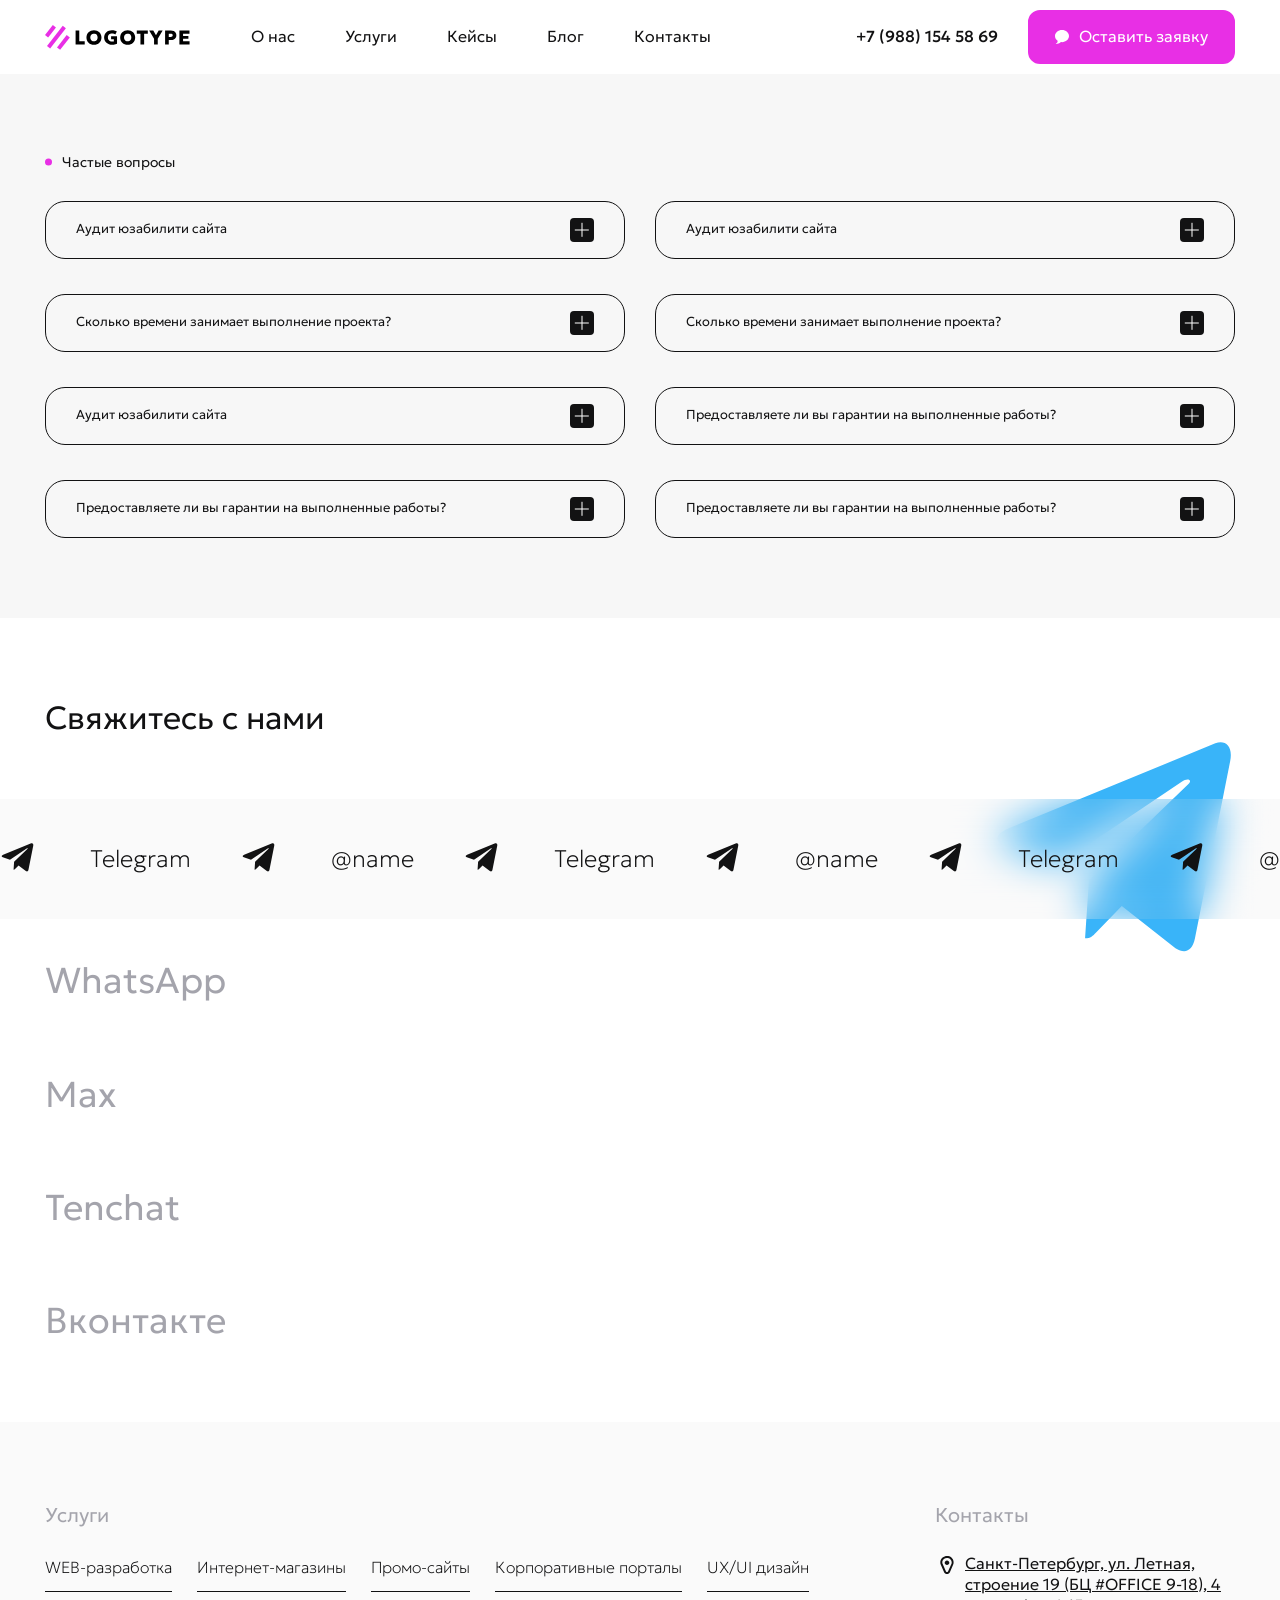
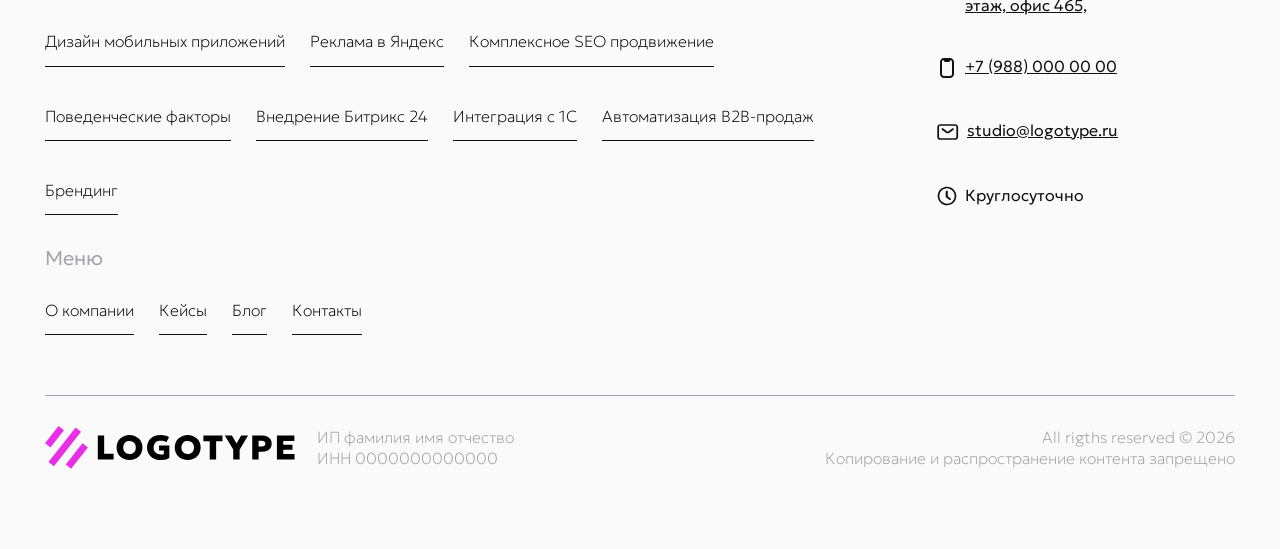
==== index.html @ a7b59b93 "pages" ====
<!DOCTYPE html>
<html lang="en">
  <head>
    <meta charset="UTF-8" />
    <meta name="viewport" content="width=device-width, initial-scale=1.0" />
    <meta http-equiv="X-UA-Compatible" content="ie=edge" />
    <title>SEO</title>
    <link rel="stylesheet" href="css/slick.css">
    <link rel="stylesheet" href="css/style.css" />    
  </head>
  <body>

    <header class="header">
      <div class="container">
        <div class="header_block">
          <div class="header_block_left">
            <a href="#" class="header_block_left_logo">
              <img src="img/logo.svg" alt="">
            </a>
            <ul>
              <li>
                <a href="#">О нас</a>
              </li>
              <li>
                <a href="#">
                  Услуги
                </a>
              </li>
              <li>
                <a href="#">Кейсы</a>
              </li>
              <li>
                <a href="#">Блог</a>
              </li>
              <li>
                <a href="#">Контакты</a>
              </li>
            </ul>
          </div>
          <div class="header_block_right">
            <a href="tel:+79881545869" class="header_block_right_tel">+7 (988) 154 58 69</a>
            <div class="header_block_right_btn callback">
              <svg width="14" height="14" viewBox="0 0 14 14" fill="none" xmlns="http://www.w3.org/2000/svg">
                <path d="M7 0C10.866 0 14 2.71741 14 6.0695C14 9.42159 10.866 12.139 7 12.139C6.62874 12.139 6.26433 12.1137 5.90867 12.0654C4.40504 13.67 2.66866 13.9577 0.933333 14V13.6073C1.87034 13.1174 2.625 12.2251 2.625 11.2052C2.625 11.0629 2.61462 10.9232 2.5954 10.7866C1.01226 9.67381 0 7.97422 0 6.0695C0 2.71741 3.13402 0 7 0Z" fill="#fff"/>
              </svg>
              <span>Оставить заявку</span>
            </div>
            <div class="callback header_block_right_mob_btn">
              <svg width="22" height="22" viewBox="0 0 22 22" fill="none" xmlns="http://www.w3.org/2000/svg">
                <path d="M11 0C17.0752 0 22 4.27021 22 9.53779C22 14.8054 17.0752 19.0756 11 19.0756C10.4166 19.0756 9.84395 19.0358 9.28505 18.9599C6.92221 21.4814 4.19361 21.9336 1.46667 22V21.3829C2.93911 20.613 4.125 19.2108 4.125 17.6082C4.125 17.3846 4.10868 17.1651 4.07848 16.9504C1.59069 15.2017 0 12.5309 0 9.53779C0 4.27021 4.92488 0 11 0Z" fill="#121213"/>
              </svg>
            </div>
            <a href="tel:+79881545869" class="header_block_right_mob_tel">
              <svg width="22" height="22" viewBox="0 0 22 22" fill="none" xmlns="http://www.w3.org/2000/svg">
                <path d="M11.9167 1.75C12.7525 1.75 13.48 1.74806 14.0613 1.82617C14.6714 1.9082 15.2684 2.09482 15.7537 2.58008C16.2387 3.06524 16.4255 3.66151 16.5076 4.27148C16.5857 4.85285 16.5837 5.58102 16.5837 6.41699V15.583C16.5837 16.419 16.5857 17.1472 16.5076 17.7285C16.4255 18.3385 16.2387 18.9348 15.7537 19.4199C15.2684 19.9052 14.6714 20.0918 14.0613 20.1738C13.48 20.2519 12.7525 20.25 11.9167 20.25H10.0837C9.24777 20.25 8.5196 20.252 7.93823 20.1738C7.3282 20.0918 6.73201 19.9051 6.24683 19.4199C5.76165 18.9347 5.57497 18.3385 5.49292 17.7285C5.41476 17.1472 5.41675 16.419 5.41675 15.583V6.41699C5.41675 5.58102 5.41476 4.85285 5.49292 4.27148C5.57497 3.66145 5.76165 3.06526 6.24683 2.58008C6.73201 2.0949 7.3282 1.90822 7.93823 1.82617C8.5196 1.74801 9.24777 1.75 10.0837 1.75H11.9167Z" stroke="#121213" stroke-width="2"/>
                <path d="M6.41675 14.6667H15.5834" stroke="#121213" stroke-width="2"/>
              </svg>
            </a>
            <div class="header_block_right_burger">
              <svg width="22" height="22" viewBox="0 0 22 22" fill="none" xmlns="http://www.w3.org/2000/svg">
                <rect x="3.66675" y="4.58333" width="14.6667" height="4.58333" rx="1" stroke="white" stroke-width="2" stroke-linejoin="round"/>
                <rect x="3.66675" y="12.8333" width="14.6667" height="4.58333" rx="1" stroke="white" stroke-width="2" stroke-linejoin="round"/>
              </svg>
            </div>
          </div>
        </div>
      </div>
    </header>

    <section class="faq">
      <div class="container">
        <div class="subtitle">Частые вопросы</div>
        <div class="faq_wrap">
          <div class="faq_wrap_item">
            <div class="faq_wrap_item_head">
              <span>Аудит юзабилити сайта</span>
              <div class="faq_wrap_item_head_btn"></div>
            </div>
            <div class="faq_wrap_item_body">
              <p>Lorem ipsum dolor, sit amet consectetur adipisicing elit. Nostrum quibusdam, et at ut, ipsum rerum repellendus possimus explicabo sit, excepturi facere tempore maxime vel repellat illo quo neque dolores porro optio veniam molestias! Sequi labore expedita minus ad vel debitis illum temporibus enim repellendus fugit eos error neque, ipsam provident.</p>
            </div>
          </div>
          <div class="faq_wrap_item">
            <div class="faq_wrap_item_head">
              <span>Аудит юзабилити сайта</span>
              <div class="faq_wrap_item_head_btn"></div>
            </div>
            <div class="faq_wrap_item_body">
              <p>Lorem ipsum dolor, sit amet consectetur adipisicing elit. Nostrum quibusdam, et at ut, ipsum rerum repellendus possimus explicabo sit, excepturi facere tempore maxime vel repellat illo quo neque dolores porro optio veniam molestias! Sequi labore expedita minus ad vel debitis illum temporibus enim repellendus fugit eos error neque, ipsam provident.</p>
            </div>
          </div>
          <div class="faq_wrap_item">
            <div class="faq_wrap_item_head">
              <span>Сколько времени занимает выполнение проекта?</span>
              <div class="faq_wrap_item_head_btn"></div>
            </div>
            <div class="faq_wrap_item_body">
              <p>Lorem ipsum dolor, sit amet consectetur adipisicing elit. Nostrum quibusdam, et at ut, ipsum rerum repellendus possimus explicabo sit, excepturi facere tempore maxime vel repellat illo quo neque dolores porro optio veniam molestias! Sequi labore expedita minus ad vel debitis illum temporibus enim repellendus fugit eos error neque, ipsam provident.</p>
            </div>
          </div>
          <div class="faq_wrap_item">
            <div class="faq_wrap_item_head">
              <span>Сколько времени занимает выполнение проекта?</span>
              <div class="faq_wrap_item_head_btn"></div>
            </div>
            <div class="faq_wrap_item_body">
              <p>Lorem ipsum dolor, sit amet consectetur adipisicing elit. Nostrum quibusdam, et at ut, ipsum rerum repellendus possimus explicabo sit, excepturi facere tempore maxime vel repellat illo quo neque dolores porro optio veniam molestias! Sequi labore expedita minus ad vel debitis illum temporibus enim repellendus fugit eos error neque, ipsam provident.</p>
            </div>
          </div>
          <div class="faq_wrap_item">
            <div class="faq_wrap_item_head">
              <span>Аудит юзабилити сайта</span>
              <div class="faq_wrap_item_head_btn"></div>
            </div>
            <div class="faq_wrap_item_body">
              <p>Lorem ipsum dolor, sit amet consectetur adipisicing elit. Nostrum quibusdam, et at ut, ipsum rerum repellendus possimus explicabo sit, excepturi facere tempore maxime vel repellat illo quo neque dolores porro optio veniam molestias! Sequi labore expedita minus ad vel debitis illum temporibus enim repellendus fugit eos error neque, ipsam provident.</p>
            </div>
          </div>
          <div class="faq_wrap_item">
            <div class="faq_wrap_item_head">
              <span>Предоставляете ли вы гарантии на выполненные работы?</span>
              <div class="faq_wrap_item_head_btn"></div>
            </div>
            <div class="faq_wrap_item_body">
              <p>Lorem ipsum dolor, sit amet consectetur adipisicing elit. Nostrum quibusdam, et at ut, ipsum rerum repellendus possimus explicabo sit, excepturi facere tempore maxime vel repellat illo quo neque dolores porro optio veniam molestias! Sequi labore expedita minus ad vel debitis illum temporibus enim repellendus fugit eos error neque, ipsam provident.</p>
            </div>
          </div>
          <div class="faq_wrap_item">
            <div class="faq_wrap_item_head">
              <span>Предоставляете ли вы гарантии на выполненные работы?</span>
              <div class="faq_wrap_item_head_btn"></div>
            </div>
            <div class="faq_wrap_item_body">
              <p>Lorem ipsum dolor, sit amet consectetur adipisicing elit. Nostrum quibusdam, et at ut, ipsum rerum repellendus possimus explicabo sit, excepturi facere tempore maxime vel repellat illo quo neque dolores porro optio veniam molestias! Sequi labore expedita minus ad vel debitis illum temporibus enim repellendus fugit eos error neque, ipsam provident.</p>
            </div>
          </div>
          <div class="faq_wrap_item">
            <div class="faq_wrap_item_head">
              <span>Предоставляете ли вы гарантии на выполненные работы?</span>
              <div class="faq_wrap_item_head_btn"></div>
            </div>
            <div class="faq_wrap_item_body">
              <p>Lorem ipsum dolor, sit amet consectetur adipisicing elit. Nostrum quibusdam, et at ut, ipsum rerum repellendus possimus explicabo sit, excepturi facere tempore maxime vel repellat illo quo neque dolores porro optio veniam molestias! Sequi labore expedita minus ad vel debitis illum temporibus enim repellendus fugit eos error neque, ipsam provident.</p>
            </div>
          </div>
        </div>
      </div>
    </section>

    <!-- <nav class="breadcrumb">
      <a href="#">Главная</a>&nbsp;—&nbsp;
      <a href="#">Кейсы</a>&nbsp;—&nbsp;
      Интернет-магазин элитной сантехники Dushlux.ru
    </nav> -->

    <div class="dropdown">
      <div class="dropdown_top">
        <a href="#" class="dropdown_top_logo">
          <img src="img/logo.svg" alt="">
        </a>
        <div class="dropdown_top_close">
          <svg width="18" height="18" viewBox="0 0 18 18" fill="none" xmlns="http://www.w3.org/2000/svg">
            <g clip-path="url(#clip0_153_36516)">
            <path d="M10.8043 9.00104L17.7978 2.00164C17.8618 1.93785 17.9126 1.86204 17.9472 1.77857C17.9819 1.69509 17.9997 1.6056 17.9997 1.51521C17.9997 1.42482 17.9819 1.33533 17.9472 1.25185C17.9126 1.16838 17.8618 1.09257 17.7978 1.02878L16.9656 0.195827C16.8347 0.0705807 16.6606 0.000679918 16.4796 0.000679918C16.2985 0.000679918 16.1244 0.0705807 15.9935 0.195827L9 7.19523L2.00645 0.195827C1.87586 0.0702905 1.70193 4.01735e-06 1.52086 -0.000396911C1.33979 -0.00079784 1.16554 0.0687177 1.0344 0.193675L0.199995 1.02663C0.0712985 1.15575 -0.000976562 1.33068 -0.000976562 1.51306C-0.000976562 1.69544 0.0712985 1.87037 0.199995 1.99949L7.19569 9.00104L0.202146 16.0004C0.138164 16.0642 0.0873957 16.14 0.0527549 16.2235C0.0181141 16.307 0.000282117 16.3965 0.000282117 16.4869C0.000282117 16.5773 0.0181141 16.6668 0.0527549 16.7502C0.0873957 16.8337 0.138164 16.9095 0.202146 16.9733L1.0344 17.8063C1.16527 17.9315 1.33936 18.0014 1.52043 18.0014C1.70149 18.0014 1.87558 17.9315 2.00645 17.8063L9 10.8069L15.9935 17.8063C16.1244 17.9315 16.2985 18.0014 16.4796 18.0014C16.6606 18.0014 16.8347 17.9315 16.9656 17.8063L17.7978 16.9733C17.9265 16.8442 17.9988 16.6692 17.9988 16.4869C17.9988 16.3045 17.9265 16.1296 17.7978 16.0004L10.8043 9.00104Z" fill="white"/>
            </g>
            <defs>
            <clipPath id="clip0_153_36516">
            <rect width="18" height="18" fill="white"/>
            </clipPath>
            </defs>
          </svg>
        </div>
      </div>
      <ul>
        <li>
          <a href="#">О нас</a>
        </li>
        <li>
          <a href="#">Услуги</a>
        </li>
        <li>
          <a href="#">Кейсы</a>
        </li>
        <li>
          <a href="#">Блог</a>
        </li>
        <li>
          <a href="#">Контакты</a>
        </li>
      </ul>
      <div class="dropdown_info">
        <div class="dropdown_info_item">
          <span class="dropdown_info_item_subtitle">Мессенджеры:</span>
          <div class="dropdown_info_item_btns">
            <a href="#">
              <img src="img/header/tg.svg" alt="">
              <span>Telegram</span>
            </a>
            <a href="#">
              <img src="img/header/wap.svg" alt="">
              <span>WhatsApp</span>
            </a>
          </div>
        </div>
        <div class="dropdown_info_item">
          <span class="dropdown_info_item_subtitle">Электронная почта: </span>
          <a href="mailto:studio@logotype.ru" class="dropdown_info_item_text">studio@logotype.ru</a>
        </div>
        <div class="dropdown_info_item">
          <span class="dropdown_info_item_subtitle">Контактный телефон офиса:</span>
          <a href="tel:+79881545869" class="dropdown_info_item_text">+7 (988) 154 58 69</a>
        </div>
      </div>
    </div>

    <div class="back_modal"></div>

    <div class="modal_call">
      <h2>Свяжитесь с нами</h2>
      <div class="modal_call_close">
        <svg width="18" height="18" viewBox="0 0 18 18" fill="none" xmlns="http://www.w3.org/2000/svg">
          <g clip-path="url(#clip0_153_36516)">
          <path d="M10.8043 9.00104L17.7978 2.00164C17.8618 1.93785 17.9126 1.86204 17.9472 1.77857C17.9819 1.69509 17.9997 1.6056 17.9997 1.51521C17.9997 1.42482 17.9819 1.33533 17.9472 1.25185C17.9126 1.16838 17.8618 1.09257 17.7978 1.02878L16.9656 0.195827C16.8347 0.0705807 16.6606 0.000679918 16.4796 0.000679918C16.2985 0.000679918 16.1244 0.0705807 15.9935 0.195827L9 7.19523L2.00645 0.195827C1.87586 0.0702905 1.70193 4.01735e-06 1.52086 -0.000396911C1.33979 -0.00079784 1.16554 0.0687177 1.0344 0.193675L0.199995 1.02663C0.0712985 1.15575 -0.000976562 1.33068 -0.000976562 1.51306C-0.000976562 1.69544 0.0712985 1.87037 0.199995 1.99949L7.19569 9.00104L0.202146 16.0004C0.138164 16.0642 0.0873957 16.14 0.0527549 16.2235C0.0181141 16.307 0.000282117 16.3965 0.000282117 16.4869C0.000282117 16.5773 0.0181141 16.6668 0.0527549 16.7502C0.0873957 16.8337 0.138164 16.9095 0.202146 16.9733L1.0344 17.8063C1.16527 17.9315 1.33936 18.0014 1.52043 18.0014C1.70149 18.0014 1.87558 17.9315 2.00645 17.8063L9 10.8069L15.9935 17.8063C16.1244 17.9315 16.2985 18.0014 16.4796 18.0014C16.6606 18.0014 16.8347 17.9315 16.9656 17.8063L17.7978 16.9733C17.9265 16.8442 17.9988 16.6692 17.9988 16.4869C17.9988 16.3045 17.9265 16.1296 17.7978 16.0004L10.8043 9.00104Z" fill="white"/>
          </g>
          <defs>
          <clipPath id="clip0_153_36516">
          <rect width="18" height="18" fill="white"/>
          </clipPath>
          </defs>
        </svg>
      </div>
      <span class="modal_call_subtitle">Любым удобным способом</span>
      <div class="modal_call_links">
        <a href="#">
          <img src="img/header/tg.svg" alt="">
          <span>Напишите нам в Telegram</span>
        </a>
        <a href="#">
          <img src="img/header/wap.svg" alt="">
          <span>Напишите нам в WhatsApp</span>
        </a>
      </div>
      <div class="modal_call_down">
        <span>Или позвоните нам</span>
        <a href="tel:+79881545869">+7 (988) 154 58 69</a>
      </div>
    </div>

    <section class="connect">
      <div class="container">
        <h2>Свяжитесь с нами</h2>
      </div>
      <div class="connect_wrap">
        <a href="#" class="connect_marque">
          <div class="connect_marque_track">
            <div class="connect_marque_item">
              <img src="img/connect/tg.svg" alt="">
              <span>Telegram</span>
            </div>
            <div class="connect_marque_item">
              <img src="img/connect/tg.svg" alt="">
              <span>@name</span>
            </div>
            <div class="connect_marque_item">
              <img src="img/connect/tg.svg" alt="">
              <span>Telegram</span>
            </div>
            <div class="connect_marque_item">
              <img src="img/connect/tg.svg" alt="">
              <span>@name</span>
            </div>
            <div class="connect_marque_item">
              <img src="img/connect/tg.svg" alt="">
              <span>Telegram</span>
            </div>
            <div class="connect_marque_item">
              <img src="img/connect/tg.svg" alt="">
              <span>@name</span>
            </div>
            <div class="connect_marque_item">
              <img src="img/connect/tg.svg" alt="">
              <span>Telegram</span>
            </div>
            <div class="connect_marque_item">
              <img src="img/connect/tg.svg" alt="">
              <span>@name</span>
            </div>
            <div class="connect_marque_item">
              <img src="img/connect/tg.svg" alt="">
              <span>Telegram</span>
            </div>
            <div class="connect_marque_item">
              <img src="img/connect/tg.svg" alt="">
              <span>@name</span>
            </div>
            <div class="connect_marque_item">
              <img src="img/connect/tg.svg" alt="">
              <span>Telegram</span>
            </div>
            <div class="connect_marque_item">
              <img src="img/connect/tg.svg" alt="">
              <span>@name</span>
            </div>
            <div class="connect_marque_item">
              <img src="img/connect/tg.svg" alt="">
              <span>Telegram</span>
            </div>
            <div class="connect_marque_item">
              <img src="img/connect/tg.svg" alt="">
              <span>@name</span>
            </div>
            <div class="connect_marque_item">
              <img src="img/connect/tg.svg" alt="">
              <span>Telegram</span>
            </div>
            <div class="connect_marque_item">
              <img src="img/connect/tg.svg" alt="">
              <span>@name</span>
            </div>
            <div class="connect_marque_item">
              <img src="img/connect/tg.svg" alt="">
              <span>Telegram</span>
            </div>
            <div class="connect_marque_item">
              <img src="img/connect/tg.svg" alt="">
              <span>@name</span>
            </div>
            <div class="connect_marque_item">
              <img src="img/connect/tg.svg" alt="">
              <span>Telegram</span>
            </div>
            <div class="connect_marque_item">
              <img src="img/connect/tg.svg" alt="">
              <span>@name</span>
            </div>
            <div class="connect_marque_item">
              <img src="img/connect/tg.svg" alt="">
              <span>Telegram</span>
            </div>
            <div class="connect_marque_item">
              <img src="img/connect/tg.svg" alt="">
              <span>@name</span>
            </div>
            <div class="connect_marque_item">
              <img src="img/connect/tg.svg" alt="">
              <span>Telegram</span>
            </div>
            <div class="connect_marque_item">
              <img src="img/connect/tg.svg" alt="">
              <span>@name</span>
            </div>
            <div class="connect_marque_item">
              <img src="img/connect/tg.svg" alt="">
              <span>Telegram</span>
            </div>
            <div class="connect_marque_item">
              <img src="img/connect/tg.svg" alt="">
              <span>@name</span>
            </div>
            <div class="connect_marque_item">
              <img src="img/connect/tg.svg" alt="">
              <span>Telegram</span>
            </div>
            <div class="connect_marque_item">
              <img src="img/connect/tg.svg" alt="">
              <span>@name</span>
            </div>
          </div>
        </a>
        <img src="img/connect/tg_blue.svg" alt="" class="connect_wrap_img">
      </div>
      <div class="container">
        <ul>
          <li>
            <a href="#">WhatsApp</a>
          </li>
          <li>
            <a href="#">Max</a>
          </li>
          <li>
            <a href="#">Tenchat</a>
          </li>
          <li>
            <a href="#">Вконтакте</a>
          </li>
        </ul>
      </div>
    </section>

    <footer class="footer">
      <div class="container">
        <div class="footer_main">
          <div class="footer_main_nav">
            <div class="footer_main_nav_item">
              <h4>Услуги</h4>
              <ul>
                <li><a href="#">WEB-разработка</a></li>
                <li><a href="#">Интернет-магазины</a></li>
                <li><a href="#">Промо-сайты</a></li>
                <li><a href="#">Корпоративные порталы</a></li>
                <li><a href="#">UX/UI дизайн</a></li>
                <li><a href="#">Дизайн мобильных приложений</a></li>
                <li><a href="#">Реклама в Яндекс</a></li>
                <li><a href="#">Комплексное SEO продвижение</a></li>
                <li><a href="#">Поведенческие факторы</a></li>
                <li><a href="#">Внедрение Битрикс 24</a></li>
                <li><a href="#">Интеграция с 1C</a></li>
                <li><a href="#">Автоматизация В2В-продаж</a></li>
                <li><a href="#">Брендинг</a></li>
              </ul>
            </div>
            <div class="footer_main_nav_item">
              <h4>Меню</h4>
              <ul>
                <li>
                  <a href="#">О компании</a>
                </li>
                <li>
                  <a href="#">Кейсы</a>
                </li>
                <li>
                  <a href="#">Блог</a>
                </li>
                <li>
                  <a href="#">Контакты</a>
                </li>
              </ul>
            </div>
          </div>
          <div class="footer_main_contact">
            <h4>Контакты</h4>
            <ul>
              <li>
                <a href="#">
                  <svg width="24" height="24" viewBox="0 0 24 24" fill="none" xmlns="http://www.w3.org/2000/svg">
                    <path d="M9.0998 19.2C9.5998 20.3 10.6998 21 11.9998 21C13.2998 21 14.3998 20.3 14.8998 19.2L17.9998 12L18.1998 11.5C18.3998 11 18.4998 10.5 18.5998 9.9C18.8998 6.6 16.4998 3.7 13.1998 3.1C11.0998 2.8 9.0998 3.3 7.5998 4.6C6.0998 5.8 5.2998 7.5 5.2998 9.3C5.2998 10.1 5.3998 10.8 5.6998 11.5L9.0998 19.2ZM8.8998 6.1C9.6998 5.4 10.7998 5 11.9998 5C12.2998 5 12.5998 5 12.8998 5.1C15.1998 5.5 16.8998 7.6 16.6998 9.7C16.6998 10.1 16.5998 10.4 16.4998 10.7L12.9998 18.4C12.7998 19 12.1998 19 11.9998 19C11.7998 19 11.1998 19 10.9998 18.4L7.5998 10.8C7.3998 10.4 7.2998 9.9 7.2998 9.4C7.2998 8.1 7.8998 6.9 8.8998 6.1Z" fill="#121213"/>
                    <path d="M11.9997 11.9999C13.27 11.9999 14.2997 10.9702 14.2997 9.6999C14.2997 8.42965 13.27 7.3999 11.9997 7.3999C10.7295 7.3999 9.69971 8.42965 9.69971 9.6999C9.69971 10.9702 10.7295 11.9999 11.9997 11.9999Z" fill="#121213"/>
                  </svg>
                  <span>Санкт-Петербург, ул. Летная, строение 19 (БЦ #OFFICE 9-18), 4 этаж, офис 465,</span>
                </a>
              </li>
              <li>
                <a href="tel:+7 (988) 000 00 00">
                  <svg width="24" height="24" viewBox="0 0 24 24" fill="none" xmlns="http://www.w3.org/2000/svg">
                    <path d="M15 2H9C6.8 2 5 3.8 5 6V18C5 20.2 6.8 22 9 22H15C17.2 22 19 20.2 19 18V6C19 3.8 17.2 2 15 2ZM17 18C17 19.1 16.1 20 15 20H9C7.9 20 7 19.1 7 18V6C7 5.1 7.6 4.3 8.4 4.1L8.8 4.9C9.2 5.6 9.9 6 10.6 6H13.4C14.2 6 14.8 5.6 15.2 4.9L15.6 4.1C16.4 4.3 17 5.1 17 6V18Z" fill="#121213"/>
                  </svg>
                  <span>+7 (988) 000 00 00</span>
                </a>
              </li>
              <li>
                <a href="mailto:studio@logotype.ru">
                  <svg width="26" height="24" viewBox="0 0 26 24" fill="none" xmlns="http://www.w3.org/2000/svg">
                    <path fill-rule="evenodd" clip-rule="evenodd" d="M2.30029 6.99972C2.30029 5.39366 3.66995 4.14258 5.29421 4.14258H20.1177C21.742 4.14258 23.1117 5.39367 23.1117 6.99972V16.9997C23.1117 18.6058 21.742 19.8568 20.1177 19.8568H5.29421C3.66996 19.8568 2.30029 18.6058 2.30029 16.9997V6.99972ZM5.29421 5.85686C4.57938 5.85686 4.05283 6.39664 4.05283 6.99972V16.9997C4.05283 17.6028 4.57937 18.1425 5.29421 18.1425H20.1177C20.8326 18.1425 21.3591 17.6028 21.3591 16.9997V6.99972C21.3591 6.39663 20.8326 5.85686 20.1177 5.85686H5.29421ZM6.71837 8.47575C7.01421 8.10111 7.56451 8.03199 7.94751 8.32137L11.9187 11.3218C12.3766 11.6678 13.0354 11.6678 13.4932 11.3219L17.4645 8.32137C17.8475 8.03199 18.3978 8.10111 18.6936 8.47575C18.9894 8.85043 18.9187 9.38871 18.5358 9.67808L14.5645 12.6786C13.4756 13.5013 11.9363 13.5013 10.8474 12.6786L6.8762 9.67808C6.4932 9.38871 6.42254 8.85043 6.71837 8.47575Z" fill="#121213"/>
                  </svg>
                  <span>studio@logotype.ru</span>
                </a>
              </li>
              <li>
                <svg width="24" height="24" viewBox="0 0 24 24" fill="none" xmlns="http://www.w3.org/2000/svg">
                  <path d="M11.9998 2.6665C10.1539 2.6665 8.34938 3.21389 6.81452 4.23945C5.27966 5.26501 4.08338 6.72268 3.37697 8.42812C2.67055 10.1336 2.48572 12.0102 2.84585 13.8207C3.20597 15.6312 4.09489 17.2942 5.40018 18.5995C6.70547 19.9048 8.36851 20.7937 10.179 21.1538C11.9895 21.514 13.8661 21.3291 15.5715 20.6227C17.277 19.9163 18.7347 18.72 19.7602 17.1852C20.7858 15.6503 21.3332 13.8458 21.3332 11.9998C21.3302 9.52538 20.346 7.1531 18.5963 5.4034C16.8466 3.65369 14.4743 2.66942 11.9998 2.6665ZM11.9998 19.6362C10.4895 19.6362 9.0131 19.1883 7.7573 18.3492C6.50151 17.5101 5.52274 16.3175 4.94476 14.9221C4.36678 13.5268 4.21556 11.9914 4.51021 10.5101C4.80486 9.02875 5.53215 7.66808 6.60012 6.60011C7.66808 5.53215 9.02875 4.80485 10.5101 4.5102C11.9914 4.21555 13.5268 4.36678 14.9221 4.94476C16.3175 5.52273 17.5101 6.50151 18.3492 7.7573C19.1883 9.01309 19.6362 10.4895 19.6362 11.9998C19.6337 14.0244 18.8284 15.9653 17.3968 17.3968C15.9653 18.8284 14.0244 19.6337 11.9998 19.6362Z" fill="#121213"/>
                  <path d="M12.8051 12.2609V7.51594C12.8051 7.29065 12.6924 7.0746 12.4919 6.9153C12.2914 6.756 12.0194 6.6665 11.7358 6.6665C11.4522 6.6665 11.1802 6.756 10.9797 6.9153C10.7792 7.0746 10.6665 7.29065 10.6665 7.51594V12.6125C10.6666 12.8378 10.7793 13.0538 10.9798 13.2131L14.1877 15.7614C14.3894 15.9161 14.6595 16.0017 14.9398 15.9998C15.2202 15.9979 15.4884 15.9085 15.6866 15.751C15.8849 15.5936 15.9974 15.3805 15.9998 15.1578C16.0022 14.9351 15.8945 14.7205 15.6997 14.5603L12.8051 12.2609Z" fill="#121213"/>
                </svg>
                <span>Круглосуточно</span>
              </li>
            </ul>
          </div>
        </div>
        <div class="footer_down">
          <div class="footer_down_left">
            <img src="img/logo.svg" alt="">
            <p>ИП фамилия имя отчество <br> ИНН 0000000000000</p>
          </div>
          <div class="footer_down_right">
            <p>All rigths reserved © 2026 <br> Копирование и распространение контента запрещено</p>
          </div>
        </div>
      </div>
    </footer>

    <!-- <svg width="14" height="14" viewBox="0 0 14 14" fill="none" xmlns="http://www.w3.org/2000/svg">
      <path d="M7 0C10.866 0 14 2.71741 14 6.0695C14 9.42159 10.866 12.139 7 12.139C6.62874 12.139 6.26433 12.1137 5.90867 12.0654C4.40504 13.67 2.66866 13.9577 0.933333 14V13.6073C1.87034 13.1174 2.625 12.2251 2.625 11.2052C2.625 11.0629 2.61462 10.9232 2.5954 10.7866C1.01226 9.67381 0 7.97422 0 6.0695C0 2.71741 3.13402 0 7 0Z" fill="#121213"/>
    </svg> -->

    <script src="js/jquery-3.6.0.min.js"></script>
    <script src="js/slick.js"></script>
    <script src="js/main.js"></script>

  </body>
</html>
---- css/style.css ----
@import url("https://fonts.googleapis.com/css2?family=Geologica:wght,CRSV@100..900,0&display=swap");
html, body, div, span, applet, object, iframe,
h1, h2, h3, h4, h5, h6, p, blockquote, pre,
a, abbr, acronym, address, big, cite, code,
del, dfn, em, img, ins, kbd, q, s, samp,
small, strike, strong, sub, sup, tt, var,
b, u, i, center,
dl, dt, dd, ol, ul, li,
fieldset, form, label, legend,
table, caption, tbody, tfoot, thead, tr, th, td,
article, aside, canvas, details, embed,
figure, figcaption, footer, header, hgroup,
menu, nav, output, ruby, section, summary,
time, mark, audio, video {
  margin: 0;
  padding: 0;
  border: 0;
  font-size: 100%;
  font: inherit;
  vertical-align: baseline;
}

/* HTML5 display-role reset for older browsers */
article, aside, details, figcaption, figure,
footer, header, hgroup, menu, nav, section {
  display: block;
}

body {
  font-family: "Geologica", sans-serif;
  line-height: 1;
  overflow-x: hidden;
  position: relative;
  font-weight: normal;
  color: #121213;
  background: #F7F7F7;
}

section {
  -webkit-box-sizing: border-box;
          box-sizing: border-box;
}

body.scroll {
  overflow-y: hidden;
}

ul {
  list-style: none;
}

blockquote, q {
  quotes: none;
}

blockquote:before, blockquote:after,
q:before, q:after {
  content: "";
  content: none;
}

table {
  border-collapse: collapse;
  border-spacing: 0;
}

button {
  border: none;
  cursor: pointer;
  -webkit-box-sizing: border-box;
          box-sizing: border-box;
}

input {
  font-family: "Montserrat", sans-serif;
}

input[type=number]::-webkit-inner-spin-button {
  -webkit-appearance: none;
}

input[type=number] {
  border: none;
  -moz-appearance: textfield;
}

input[type=number]:focus {
  outline: none;
}

input[type=tel] {
  border: none;
  background-image: none;
  background-color: transparent;
  -webkit-box-shadow: none;
  box-shadow: none;
}

input[type=text] {
  border: none;
  background-image: none;
  background-color: transparent;
  -webkit-box-shadow: none;
  box-shadow: none;
}

input[type=tel]:focus {
  outline: none;
}

input[type=text]:focus {
  outline: none;
}

textarea:focus {
  outline: none;
}

textarea {
  border: none;
  overflow: auto;
  outline: none;
  -webkit-box-shadow: none;
  box-shadow: none;
  resize: none;
}

select {
  outline: none;
}

button {
  background-color: transparent;
  border: none;
  outline: none;
  padding: 0px;
}

button:focus {
  border: none;
  outline: none;
}

a {
  text-decoration: none;
}

a:hover {
  text-decoration: none;
}

div {
  -webkit-box-sizing: border-box;
          box-sizing: border-box;
}

input {
  border: none;
}

input:focus {
  outline: none;
}

img {
  max-width: 100%;
  display: -webkit-box;
  display: -ms-flexbox;
  display: flex;
}

.container {
  padding: 0px 15px;
  margin: 0 auto;
  max-width: 1300px;
  position: relative;
}
@media (min-width: 768px) {
  .container {
    padding: 0px 30px;
  }
}
@media (min-width: 1024px) {
  .container {
    padding: 0px 45px;
  }
}
@media (min-width: 1440px) {
  .container {
    padding: 0px 0px;
  }
}

h1 {
  font-weight: 300;
  font-size: 32px;
  line-height: 130%;
  letter-spacing: 0%;
}
@media (min-width: 768px) {
  h1 {
    font-size: 42px;
  }
}
@media (min-width: 1024px) {
  h1 {
    font-size: 52px;
  }
}
@media (min-width: 1200px) {
  h1 {
    font-size: 62px;
  }
}

h2 {
  font-weight: 300;
  font-size: 24px;
  line-height: 130%;
  letter-spacing: 0%;
}
@media (min-width: 768px) {
  h2 {
    font-size: 26px;
  }
}
@media (min-width: 1024px) {
  h2 {
    font-size: 30px;
  }
}
@media (min-width: 1200px) {
  h2 {
    font-size: 32px;
  }
}

h3 {
  font-weight: 300;
  font-size: 16px;
  line-height: 130%;
  letter-spacing: 0%;
}
@media (min-width: 768px) {
  h3 {
    font-size: 18px;
  }
}
@media (min-width: 1200px) {
  h3 {
    font-size: 20px;
  }
}

p {
  font-weight: 100;
  font-size: 16px;
  line-height: 130%;
  letter-spacing: 0%;
}
@media (min-width: 768px) {
  p {
    font-size: 18px;
  }
}
@media (min-width: 1200px) {
  p {
    font-size: 20px;
  }
}

.btn {
  height: 64px;
  display: -webkit-box;
  display: -ms-flexbox;
  display: flex;
  -webkit-box-align: center;
      -ms-flex-align: center;
          align-items: center;
  -webkit-box-pack: center;
      -ms-flex-pack: center;
          justify-content: center;
  -webkit-transition: all 0.2s linear;
  transition: all 0.2s linear;
  border-radius: 8px;
  border: 2px solid #E82FE5;
  background: transparent;
  padding: 0px 40px;
}
.btn svg {
  margin-right: 10px;
}
.btn svg path {
  -webkit-transition: all 0.2s linear;
  transition: all 0.2s linear;
}
.btn span {
  font-weight: 300;
  font-size: 16px;
  line-height: 110%;
  letter-spacing: 5%;
  color: #121213;
  -webkit-transition: all 0.2s linear;
  transition: all 0.2s linear;
}
.btn:hover {
  background: #E82FE5;
}
.btn:hover svg path {
  fill: #fff;
}
.btn:hover span {
  color: #fff;
}

.subtitle {
  font-weight: 300;
  font-size: 14px;
  line-height: 120%;
  letter-spacing: 0%;
  padding-left: 17px;
  position: relative;
}
.subtitle::after {
  content: "";
  position: absolute;
  left: 0px;
  top: 50%;
  -webkit-transform: translateY(-50%);
          transform: translateY(-50%);
  width: 7px;
  height: 7px;
  border-radius: 50%;
  background: #E82FE5;
}

section {
  padding: 40px 0px;
}
@media (min-width: 768px) {
  section {
    padding: 60px 0px;
  }
}
@media (min-width: 1200px) {
  section {
    padding: 80px 0px;
  }
}

.breadcrumb {
  font-weight: 100;
  font-size: 13px;
  line-height: 130%;
  letter-spacing: 0%;
  color: #121213;
}
.breadcrumb a {
  color: #A4A4AC;
  -webkit-transition: all 0.2s linear;
  transition: all 0.2s linear;
}
.breadcrumb a:hover {
  color: #121213;
}

.header {
  background: #fff;
  padding: 10px 0px;
  z-index: 4;
}
.header_block {
  display: -webkit-box;
  display: -ms-flexbox;
  display: flex;
  -webkit-box-align: center;
      -ms-flex-align: center;
          align-items: center;
  -webkit-box-pack: justify;
      -ms-flex-pack: justify;
          justify-content: space-between;
}
.header_block_left ul {
  display: none;
}
.header_block_right {
  display: -webkit-box;
  display: -ms-flexbox;
  display: flex;
  -webkit-box-align: center;
      -ms-flex-align: center;
          align-items: center;
}
.header_block_right_tel {
  display: none;
}
.header_block_right_btn {
  display: none;
}
.header_block_right_mob_btn {
  display: -webkit-box;
  display: -ms-flexbox;
  display: flex;
  -webkit-box-align: center;
      -ms-flex-align: center;
          align-items: center;
  -webkit-box-pack: center;
      -ms-flex-pack: center;
          justify-content: center;
  border: 2px solid #E82FE5;
  width: 46px;
  height: 46px;
  border-radius: 8px;
  cursor: pointer;
}
.header_block_right_mob_tel {
  display: -webkit-box;
  display: -ms-flexbox;
  display: flex;
  -webkit-box-align: center;
      -ms-flex-align: center;
          align-items: center;
  -webkit-box-pack: center;
      -ms-flex-pack: center;
          justify-content: center;
  border: 2px solid #E82FE5;
  width: 46px;
  height: 46px;
  border-radius: 8px;
  cursor: pointer;
  -webkit-box-sizing: border-box;
          box-sizing: border-box;
  margin-left: 15px;
}
.header_block_right_burger {
  display: -webkit-box;
  display: -ms-flexbox;
  display: flex;
  -webkit-box-align: center;
      -ms-flex-align: center;
          align-items: center;
  -webkit-box-pack: center;
      -ms-flex-pack: center;
          justify-content: center;
  background-color: #E82FE5;
  width: 46px;
  height: 46px;
  border-radius: 8px;
  cursor: pointer;
  margin-left: 15px;
}
.header .container {
  max-width: 100%;
}
.header.transparent {
  position: absolute;
  left: 0px;
  top: 0px;
  background: transparent;
  width: 100%;
}
.header.transparent .header_block_left ul li a {
  color: #fff;
}
.header.transparent .header_block_left ul li a:hover {
  color: #E82FE5;
}
.header.transparent .header_block_right_tel {
  color: #fff;
}
.header.transparent .header_block_right_tel:hover {
  color: #E82FE5;
}
.header.transparent .header_block_right_btn:hover svg path {
  fill: #fff;
}
.header.transparent .header_block_right_btn:hover span {
  color: #fff;
}
@media (min-width: 1200px) {
  .header_block_left {
    display: -webkit-box;
    display: -ms-flexbox;
    display: flex;
    -webkit-box-align: center;
        -ms-flex-align: center;
            align-items: center;
  }
  .header_block_left ul {
    display: -webkit-box;
    display: -ms-flexbox;
    display: flex;
    -webkit-box-align: center;
        -ms-flex-align: center;
            align-items: center;
    margin-left: 60px;
    gap: 50px;
  }
  .header_block_left ul li a {
    font-weight: 300;
    font-style: Light;
    font-size: 16px;
    line-height: 120%;
    letter-spacing: 0%;
    color: #121213;
    -webkit-transition: all 0.2s linear;
    transition: all 0.2s linear;
  }
  .header_block_left ul li a:hover {
    color: #E82FE5;
  }
  .header_block_right {
    display: -webkit-box;
    display: -ms-flexbox;
    display: flex;
    -webkit-box-align: center;
        -ms-flex-align: center;
            align-items: center;
  }
  .header_block_right_tel {
    display: block;
    font-weight: 500;
    font-size: 16px;
    line-height: 120%;
    letter-spacing: 0%;
    color: #121213;
    -webkit-transition: all 0.2s linear;
    transition: all 0.2s linear;
  }
  .header_block_right_tel:hover {
    color: #E82FE5;
  }
  .header_block_right_mob_btn {
    display: none;
  }
  .header_block_right_mob_tel {
    display: none;
  }
  .header_block_right_burger {
    display: none;
  }
  .header_block_right_btn {
    display: -webkit-box;
    display: -ms-flexbox;
    display: flex;
    -webkit-box-align: center;
        -ms-flex-align: center;
            align-items: center;
    -webkit-box-pack: center;
        -ms-flex-pack: center;
            justify-content: center;
    height: 54px;
    padding: 0px 25px;
    cursor: pointer;
    background: #E82FE5;
    border: 2px solid #E82FE5;
    border-radius: 12px;
    -webkit-transition: all 0.2s linear;
    transition: all 0.2s linear;
    margin-left: 30px;
  }
  .header_block_right_btn svg {
    margin-right: 10px;
  }
  .header_block_right_btn svg path {
    -webkit-transition: all 0.2s linear;
    transition: all 0.2s linear;
  }
  .header_block_right_btn span {
    font-weight: 300;
    font-style: Light;
    font-size: 16px;
    line-height: 120%;
    letter-spacing: 5%;
    color: #FFFFFF;
    -webkit-transition: all 0.2s linear;
    transition: all 0.2s linear;
  }
  .header_block_right_btn:hover {
    background: transparent;
  }
  .header_block_right_btn:hover svg path {
    fill: #121213;
  }
  .header_block_right_btn:hover span {
    color: #121213;
  }
}
@media (min-width: 1440px) {
  .header_block_left ul {
    margin-left: 100px;
    gap: 80px;
  }
  .header .container {
    padding: 0px 60px;
  }
}

.dropdown {
  position: fixed;
  left: 0px;
  top: 0px;
  -webkit-transform: translateX(-100%);
          transform: translateX(-100%);
  -webkit-transition: all 0.3s linear;
  transition: all 0.3s linear;
  background-color: #fff;
  height: 100vh;
  width: 100%;
  z-index: 4;
  padding: 10px 15px;
}
.dropdown.active {
  -webkit-transform: translateX(0px);
          transform: translateX(0px);
}
.dropdown_top {
  display: -webkit-box;
  display: -ms-flexbox;
  display: flex;
  -webkit-box-align: center;
      -ms-flex-align: center;
          align-items: center;
  -webkit-box-pack: justify;
      -ms-flex-pack: justify;
          justify-content: space-between;
}
.dropdown_top_close {
  width: 42px;
  height: 42px;
  display: -webkit-box;
  display: -ms-flexbox;
  display: flex;
  -webkit-box-align: center;
      -ms-flex-align: center;
          align-items: center;
  -webkit-box-pack: center;
      -ms-flex-pack: center;
          justify-content: center;
  cursor: pointer;
  border-radius: 12px;
  background: #A4A4AC;
}
.dropdown ul {
  display: -webkit-box;
  display: -ms-flexbox;
  display: flex;
  -webkit-box-orient: vertical;
  -webkit-box-direction: normal;
      -ms-flex-direction: column;
          flex-direction: column;
  -webkit-box-align: start;
      -ms-flex-align: start;
          align-items: flex-start;
  gap: 30px;
  margin-top: 40px;
}
.dropdown ul li a {
  font-weight: 300;
  font-size: 24px;
  line-height: 120%;
  letter-spacing: 0%;
  color: #121213;
  -webkit-transition: all 0.2s linear;
  transition: all 0.2s linear;
}
.dropdown ul li a:hover {
  color: #E82FE5;
}
.dropdown_info {
  margin-top: 40px;
}
.dropdown_info_item {
  margin-top: 25px;
  display: -webkit-box;
  display: -ms-flexbox;
  display: flex;
  -webkit-box-orient: vertical;
  -webkit-box-direction: normal;
      -ms-flex-direction: column;
          flex-direction: column;
  -webkit-box-align: start;
      -ms-flex-align: start;
          align-items: flex-start;
}
.dropdown_info_item_subtitle {
  font-weight: 100;
  font-size: 15px;
  line-height: 130%;
  letter-spacing: 0%;
  color: #A4A4AC;
}
.dropdown_info_item_btns {
  display: -webkit-box;
  display: -ms-flexbox;
  display: flex;
  -webkit-box-align: center;
      -ms-flex-align: center;
          align-items: center;
  gap: 18px;
  margin-top: 10px;
}
.dropdown_info_item_btns a {
  display: -webkit-box;
  display: -ms-flexbox;
  display: flex;
  -webkit-box-align: center;
      -ms-flex-align: center;
          align-items: center;
  -webkit-box-pack: center;
      -ms-flex-pack: center;
          justify-content: center;
  height: 46px;
  padding: 0px 20px;
  -webkit-box-sizing: border-box;
          box-sizing: border-box;
  border: 1px solid #121213;
  border-radius: 10px;
  -webkit-transition: all 0.2s linear;
  transition: all 0.2s linear;
}
.dropdown_info_item_btns a img {
  margin-right: 4px;
}
.dropdown_info_item_btns a span {
  font-weight: 300;
  font-size: 16px;
  line-height: 20px;
  letter-spacing: 5%;
  color: #121213;
}
.dropdown_info_item_btns a:hover {
  background: #E82FE5;
  border-color: #E82FE5;
}
.dropdown_info_item_text {
  font-weight: 300;
  font-size: 24px;
  line-height: 130%;
  letter-spacing: 0%;
  color: #121213;
  -webkit-transition: all 0.2s linear;
  transition: all 0.2s linear;
  margin-top: 2px;
}
.dropdown_info_item_text:hover {
  color: #E82FE5;
}
@media (min-width: 768px) {
  .dropdown {
    padding: 10px 30px;
  }
}
@media (min-width: 1024px) {
  .dropdown {
    padding: 10px 45px;
  }
}

.back_modal {
  position: fixed;
  left: 0px;
  top: 0px;
  height: 100vh;
  width: 100%;
  z-index: 4;
  background: rgba(33, 33, 33, 0.6);
  cursor: pointer;
  display: none;
}
.back_modal.active {
  display: block;
}

.modal_call {
  background-color: #fff;
  position: fixed;
  left: 50%;
  top: 50%;
  -webkit-transform: translate(-50%, -50%);
          transform: translate(-50%, -50%);
  border-radius: 20px;
  z-index: 5;
  display: none;
  width: calc(100% - 30px);
  max-width: 620px;
  padding: 50px 15px 30px 15px;
}
.modal_call.active {
  display: block;
}
.modal_call_close {
  position: absolute;
  right: 10px;
  top: 10px;
  cursor: pointer;
  width: 42px;
  height: 42px;
  display: -webkit-box;
  display: -ms-flexbox;
  display: flex;
  -webkit-box-align: center;
      -ms-flex-align: center;
          align-items: center;
  -webkit-box-pack: center;
      -ms-flex-pack: center;
          justify-content: center;
  border-radius: 12px;
  background: #A4A4AC;
}
.modal_call h2 {
  text-align: center;
}
.modal_call_subtitle {
  display: block;
  text-align: center;
  margin-top: 10px;
  font-weight: 300;
  font-size: 20px;
  line-height: 130%;
  letter-spacing: 0%;
  color: #E82FE5;
}
.modal_call_links {
  display: -webkit-box;
  display: -ms-flexbox;
  display: flex;
  -webkit-box-orient: vertical;
  -webkit-box-direction: normal;
      -ms-flex-direction: column;
          flex-direction: column;
  -webkit-box-align: center;
      -ms-flex-align: center;
          align-items: center;
  -webkit-box-pack: center;
      -ms-flex-pack: center;
          justify-content: center;
}
.modal_call_links a {
  width: 320px;
  display: -webkit-box;
  display: -ms-flexbox;
  display: flex;
  -webkit-box-align: center;
      -ms-flex-align: center;
          align-items: center;
  -webkit-box-pack: center;
      -ms-flex-pack: center;
          justify-content: center;
  height: 46px;
  border: 1px solid #121213;
  border-radius: 10px;
  -webkit-transition: all 0.2s linear;
  transition: all 0.2s linear;
  margin-top: 18px;
}
.modal_call_links a img {
  margin-right: 4px;
}
.modal_call_links a span {
  font-weight: 300;
  font-size: 16px;
  line-height: 130%;
  letter-spacing: 5%;
  color: #121213;
}
.modal_call_links a:hover {
  background: #E82FE5;
  border-color: #E82FE5;
}
.modal_call_down {
  display: -webkit-box;
  display: -ms-flexbox;
  display: flex;
  -webkit-box-orient: vertical;
  -webkit-box-direction: normal;
      -ms-flex-direction: column;
          flex-direction: column;
  -webkit-box-align: center;
      -ms-flex-align: center;
          align-items: center;
  margin-top: 18px;
}
.modal_call_down span {
  font-weight: 100;
  font-size: 15px;
  line-height: 130%;
  letter-spacing: 0%;
  color: #A4A4AC;
}
.modal_call_down a {
  font-weight: 300;
  font-size: 24px;
  line-height: 130%;
  letter-spacing: 0%;
  color: #121213;
  -webkit-transition: all 0.2s linear;
  transition: all 0.2s linear;
}
.modal_call_down a:hover {
  color: #E82FE5;
}
@media (min-width: 768px) {
  .modal_call_subtitle {
    font-size: 24px;
  }
}

.faq_wrap {
  display: -webkit-box;
  display: -ms-flexbox;
  display: flex;
  -webkit-box-orient: vertical;
  -webkit-box-direction: normal;
      -ms-flex-direction: column;
          flex-direction: column;
  gap: 35px;
  margin-top: 30px;
}
.faq_wrap_item {
  position: relative;
  border: 1px solid #121213;
  border-radius: 20px;
}
.faq_wrap_item_head {
  cursor: pointer;
  padding: 12px 25px;
  display: -webkit-box;
  display: -ms-flexbox;
  display: flex;
  -webkit-box-align: center;
      -ms-flex-align: center;
          align-items: center;
  -webkit-box-pack: justify;
      -ms-flex-pack: justify;
          justify-content: space-between;
}
.faq_wrap_item_head span {
  font-weight: 300;
  font-size: 13px;
  line-height: 130%;
  letter-spacing: 0%;
}
.faq_wrap_item_head_btn {
  min-width: 24px;
  margin-left: 4px;
  width: 24px;
  height: 24px;
  background: #121213;
  border-radius: 4px;
  position: relative;
  -webkit-transition: all 0.3s linear;
  transition: all 0.3s linear;
}
.faq_wrap_item_head_btn::before, .faq_wrap_item_head_btn::after {
  content: "";
  position: absolute;
  background: #fff;
  -webkit-transition: -webkit-transform 0.3s ease;
  transition: -webkit-transform 0.3s ease;
  transition: transform 0.3s ease;
  transition: transform 0.3s ease, -webkit-transform 0.3s ease;
  top: 50%;
  left: 50%;
}
.faq_wrap_item_head_btn::before {
  width: 60%;
  height: 1px;
  -webkit-transform: translate(-50%, -50%);
          transform: translate(-50%, -50%);
}
.faq_wrap_item_head_btn::after {
  width: 1px;
  height: 60%;
  -webkit-transform: translate(-50%, -50%);
          transform: translate(-50%, -50%);
}
.faq_wrap_item_body {
  padding: 4px 25px 12px 25px;
  display: none;
}
.faq_wrap_item_body p {
  font-weight: 100;
  font-size: 13px;
  line-height: 130%;
  letter-spacing: 0%;
}
.faq_wrap_item.active .faq_wrap_item_head_btn {
  background: rgba(126, 134, 158, 0.25);
}
.faq_wrap_item.active .faq_wrap_item_head_btn::before {
  -webkit-transform: translate(-50%, -50%) rotate(45deg);
          transform: translate(-50%, -50%) rotate(45deg);
}
.faq_wrap_item.active .faq_wrap_item_head_btn::after {
  -webkit-transform: translate(-50%, -50%) rotate(45deg);
          transform: translate(-50%, -50%) rotate(45deg);
}
@media (min-width: 768px) {
  .faq_wrap {
    -webkit-box-orient: horizontal;
    -webkit-box-direction: normal;
        -ms-flex-direction: row;
            flex-direction: row;
    -ms-flex-wrap: wrap;
        flex-wrap: wrap;
    -webkit-box-pack: justify;
        -ms-flex-pack: justify;
            justify-content: space-between;
    -webkit-box-align: start;
        -ms-flex-align: start;
            align-items: flex-start;
    gap: 0px;
    row-gap: 35px;
  }
  .faq_wrap_item {
    width: calc(50% - 15px);
  }
}
@media (min-width: 1200px) {
  .faq_wrap_item_head {
    padding: 16px 30px;
  }
  .faq_wrap_item_body {
    padding: 4px 30px 16px 30px;
  }
}
@media (min-width: 1920px) {
  .faq_wrap {
    margin-top: 0px;
  }
  .faq .subtitle {
    position: absolute;
    left: -250px;
    top: 21px;
  }
}

.first_block p {
  margin-top: 30px;
}

.cases {
  background: #121213;
  overflow: hidden;
  position: relative;
}
.cases .container {
  z-index: 2;
}
.cases::after, .cases::before {
  content: "";
  position: absolute;
  border-radius: 50%;
  -webkit-filter: blur(500px);
          filter: blur(500px);
  mix-blend-mode: screen;
}
.cases::before {
  width: 386px;
  height: 386px;
  background: -webkit-gradient(linear, left bottom, left top, from(#E82FE5), to(#E82FE5));
  background: linear-gradient(0deg, #E82FE5, #E82FE5);
  top: 150px;
  right: -190px;
}
.cases::after {
  width: 320px;
  height: 320px;
  background: rgba(98, 134, 254, 0.5);
  bottom: calc(40% - 330px);
  left: -154px;
}
.cases .container.fluid {
  padding: 0px;
}
.cases_nav ul {
  padding: 0px 15px;
  display: -webkit-box;
  display: -ms-flexbox;
  display: flex;
  -webkit-box-align: stretch;
      -ms-flex-align: stretch;
          align-items: stretch;
  gap: 20px;
  overflow-y: scroll;
  -ms-overflow-style: none;
  scrollbar-width: none;
  height: 44px;
}
.cases_nav ul::-webkit-scrollbar {
  display: none;
}
.cases_nav ul li a {
  display: block;
  white-space: nowrap;
  -webkit-box-sizing: border-box;
          box-sizing: border-box;
  border: 1px solid rgba(255, 255, 255, 0.07);
  background: rgba(255, 255, 255, 0.07);
  -webkit-transition: all 0.2s linear;
  transition: all 0.2s linear;
  height: 42px;
  padding: 0px 25px;
  font-weight: 300;
  font-size: 15px;
  line-height: 42px;
  letter-spacing: 0%;
  color: #FFFFFF;
  border-radius: 10px;
}
.cases_nav ul li a.active {
  border-color: #FFFFFF;
}
.cases_nav ul li a:hover {
  border-color: #FFFFFF;
}
.cases_block {
  display: grid;
  grid-template-columns: 1fr;
  gap: 30px;
  margin-top: 50px;
}
.cases_block_item {
  display: -webkit-box;
  display: -ms-flexbox;
  display: flex;
  -webkit-box-orient: vertical;
  -webkit-box-direction: normal;
      -ms-flex-direction: column;
          flex-direction: column;
  -webkit-box-pack: justify;
      -ms-flex-pack: justify;
          justify-content: space-between;
  height: 300px;
  border-radius: 20px;
  padding: 30px 30px 30px 30px;
}
.cases_block_item_top h2 {
  color: #fff;
}
.cases_block_item_top p {
  color: #fff;
  font-size: 16px;
  margin-top: 30px;
}
.cases_block_item_tags {
  display: -webkit-box;
  display: -ms-flexbox;
  display: flex;
  -webkit-box-align: center;
      -ms-flex-align: center;
          align-items: center;
  gap: 20px;
}
.cases_block_item_tags_text {
  background: rgba(255, 255, 255, 0.07);
  height: 42px;
  line-height: 42px;
  padding: 0px 25px;
  font-weight: 300;
  font-size: 15px;
  letter-spacing: 0%;
  color: #fff;
  border-radius: 10px;
}
@media (min-width: 768px) {
  .cases::before {
    width: 786px;
    height: 774px;
    right: -390px;
  }
  .cases::after {
    width: 664px;
    height: 664px;
    background: rgba(98, 134, 254, 0.5);
    bottom: calc(40% - 330px);
    left: -332px;
  }
  .cases_nav ul {
    padding: 0px 30px;
  }
  .cases_block {
    display: grid;
    grid-template-columns: repeat(2, 1fr);
    -webkit-column-gap: 40px;
       -moz-column-gap: 40px;
            column-gap: 40px;
    row-gap: 0;
  }
  .cases_block_item:nth-child(even) {
    margin-top: 200px;
  }
}
@media (min-width: 1024px) {
  .cases_nav ul {
    padding: 0px 45px;
  }
}
@media (min-width: 1200px) {
  .cases .container.fluid {
    padding: 0px 45px;
  }
  .cases_nav ul {
    padding: 0px;
    height: auto;
    -ms-flex-wrap: wrap;
        flex-wrap: wrap;
    overflow-x: visible;
  }
  .cases_block {
    -webkit-column-gap: 60px;
       -moz-column-gap: 60px;
            column-gap: 60px;
    margin-top: 60px;
  }
  .cases_block_item {
    padding: 60px 35px 35px 35px;
  }
  .cases_block_item_top p {
    font-size: 18px;
  }
}
@media (min-width: 1440px) {
  .cases .container.fluid {
    padding: 0px 0px;
  }
  .cases_block {
    -webkit-column-gap: 90px;
       -moz-column-gap: 90px;
            column-gap: 90px;
  }
}

.connect_wrap {
  margin-top: 60px;
  position: relative;
}
.connect_wrap_img {
  position: absolute;
  right: 0px;
  top: 50%;
  -webkit-transform: translateY(-50%);
          transform: translateY(-50%);
  width: 160px;
}
@media (min-width: 768px) {
  .connect_wrap_img {
    width: 180px;
  }
}
@media (min-width: 1200px) {
  .connect_wrap_img {
    width: 295px;
  }
}

.connect {
  background-color: #fff;
}
.connect ul li {
  margin-top: 70px;
}
.connect ul li a {
  font-weight: 300;
  font-size: 24px;
  line-height: 120%;
  letter-spacing: 0%;
  color: #A4A4AC;
  -webkit-transition: all 0.2s linear;
  transition: all 0.2s linear;
}
.connect ul li a:hover {
  color: #E82FE5;
}
.connect ul li:first-child {
  margin-top: 40px;
}
@media (min-width: 1200px) {
  .connect ul li {
    margin-top: 70px;
  }
  .connect ul li a {
    font-size: 36px;
  }
}

.connect_marque {
  width: 100%;
  overflow: hidden;
  padding: 16px 0px;
  display: block;
  position: relative;
  z-index: 2;
  background: rgba(207, 207, 207, 0.1);
  backdrop-filter: blur(20px);
  -webkit-backdrop-filter: blur(20px);
}
@media (min-width: 1200px) {
  .connect_marque {
    padding: 40px 0px;
  }
}

.connect_marque_track {
  display: -webkit-box;
  display: -ms-flexbox;
  display: flex;
  position: relative;
  z-index: 1;
  gap: 50px;
  width: -webkit-max-content;
  width: -moz-max-content;
  width: max-content;
  -webkit-animation: marquee 15s linear infinite;
          animation: marquee 15s linear infinite;
}

.connect_marque_item {
  display: -webkit-box;
  display: -ms-flexbox;
  display: flex;
  -webkit-box-align: center;
      -ms-flex-align: center;
          align-items: center;
  gap: 50px;
  white-space: nowrap;
}
.connect_marque_item span {
  font-weight: 100;
  font-size: 16px;
  line-height: 130%;
  letter-spacing: 0%;
  color: #121213;
}
@media (min-width: 1200px) {
  .connect_marque_item span {
    font-size: 24px;
  }
}

.connect_marque_item img {
  width: 20px;
}
@media (min-width: 1200px) {
  .connect_marque_item img {
    width: 40px;
  }
}

.connect_marque:hover .connect_marque_track {
  -webkit-animation-play-state: paused;
          animation-play-state: paused;
}

@-webkit-keyframes marquee {
  from {
    -webkit-transform: translateX(0);
            transform: translateX(0);
  }
  to {
    -webkit-transform: translateX(-50%);
            transform: translateX(-50%);
  }
}

@keyframes marquee {
  from {
    -webkit-transform: translateX(0);
            transform: translateX(0);
  }
  to {
    -webkit-transform: translateX(-50%);
            transform: translateX(-50%);
  }
}
.blog .container.fluid {
  padding: 0px;
}
.blog .cases_nav {
  margin-top: 30px;
}
.blog .cases_nav ul li a {
  color: #121213;
  border-color: rgba(156, 156, 156, 0.07);
}
.blog .cases_nav ul li a.active {
  border-color: #121213;
}
.blog .cases_nav ul li a:hover {
  border-color: #121213;
}
.blog_row {
  display: -webkit-box;
  display: -ms-flexbox;
  display: flex;
  -webkit-box-orient: vertical;
  -webkit-box-direction: normal;
      -ms-flex-direction: column;
          flex-direction: column;
  row-gap: 30px;
  margin-top: 40px;
}
.blog_row_item {
  display: block;
}
.blog_row_item_img {
  height: 260px;
  overflow: hidden;
  border-radius: 12px;
  position: relative;
}
.blog_row_item_img img {
  width: 100%;
  height: 100%;
  -o-object-fit: cover;
     object-fit: cover;
  -webkit-transition: all 0.2s linear;
  transition: all 0.2s linear;
}
.blog_row_item_author {
  display: -webkit-box;
  display: -ms-flexbox;
  display: flex;
  -webkit-box-align: center;
      -ms-flex-align: center;
          align-items: center;
  -webkit-box-pack: justify;
      -ms-flex-pack: justify;
          justify-content: space-between;
  margin-top: 20px;
}
.blog_row_item_author_name {
  display: -webkit-box;
  display: -ms-flexbox;
  display: flex;
  -webkit-box-align: center;
      -ms-flex-align: center;
          align-items: center;
}
.blog_row_item_author_name img {
  margin-right: 5px;
}
.blog_row_item_author_name span {
  font-size: 13px;
  line-height: 130%;
  color: #A4A4AC;
}
.blog_row_item_author_date {
  display: -webkit-box;
  display: -ms-flexbox;
  display: flex;
  -webkit-box-orient: vertical;
  -webkit-box-direction: normal;
      -ms-flex-direction: column;
          flex-direction: column;
  -webkit-box-align: end;
      -ms-flex-align: end;
          align-items: flex-end;
}
.blog_row_item_author_date span {
  font-weight: 100;
  font-size: 13px;
  line-height: 15px;
  letter-spacing: 0%;
}
.blog_row_item_author_date span.tag {
  color: #E82FE5;
}
.blog_row_item_author_date span.date {
  color: #1C1F22;
  margin-top: 5px;
}
.blog_row_item_title {
  margin-top: 10px;
  font-weight: 100;
  font-size: 16px;
  line-height: 130%;
  letter-spacing: 0%;
  color: #121213;
  display: -webkit-box;
  -webkit-line-clamp: 2;
  -webkit-box-orient: vertical;
  overflow: hidden;
}
.blog_row_item:hover .blog_row_item_img img {
  -webkit-transform: scale(1.1);
          transform: scale(1.1);
}
.blog .pagination {
  margin-top: 50px;
}
.blog ul.page-numbers {
  display: -webkit-box;
  display: -ms-flexbox;
  display: flex;
  -webkit-box-align: center;
      -ms-flex-align: center;
          align-items: center;
  -webkit-box-pack: center;
      -ms-flex-pack: center;
          justify-content: center;
  -webkit-column-gap: 20px;
     -moz-column-gap: 20px;
          column-gap: 20px;
}
.blog ul.page-numbers li a {
  display: block;
  width: 38px;
  height: 40px;
  border: 1px solid #121213;
  -webkit-box-sizing: border-box;
          box-sizing: border-box;
  text-align: center;
  line-height: 40px;
  font-weight: 300;
  font-size: 16px;
  letter-spacing: 0%;
  color: #A4A4AC;
  border-radius: 3px;
  -webkit-transition: all 0.2s linear;
  transition: all 0.2s linear;
}
.blog ul.page-numbers li a:hover {
  color: #121213;
}
.blog ul.page-numbers li a.prev {
  display: -webkit-box;
  display: -ms-flexbox;
  display: flex;
  -webkit-box-align: center;
      -ms-flex-align: center;
          align-items: center;
  -webkit-box-pack: center;
      -ms-flex-pack: center;
          justify-content: center;
  height: 40px;
  width: 56px;
  border: none;
  background: #F1F1F1;
  border-radius: 12px;
}
.blog ul.page-numbers li a.next {
  display: -webkit-box;
  display: -ms-flexbox;
  display: flex;
  -webkit-box-align: center;
      -ms-flex-align: center;
          align-items: center;
  -webkit-box-pack: center;
      -ms-flex-pack: center;
          justify-content: center;
  height: 40px;
  width: 56px;
  border: none;
  background: #F1F1F1;
  border-radius: 12px;
}
.blog ul.page-numbers li .current {
  display: block;
  width: 38px;
  height: 40px;
  -webkit-box-sizing: border-box;
          box-sizing: border-box;
  text-align: center;
  line-height: 40px;
  font-weight: 300;
  font-size: 16px;
  letter-spacing: 0%;
  border-radius: 3px;
  background: #121213;
  color: #E82FE5;
}
@media (min-width: 768px) {
  .blog_row {
    -webkit-box-orient: horizontal;
    -webkit-box-direction: normal;
        -ms-flex-direction: row;
            flex-direction: row;
    -ms-flex-wrap: wrap;
        flex-wrap: wrap;
    -webkit-column-gap: 30px;
       -moz-column-gap: 30px;
            column-gap: 30px;
  }
  .blog_row_item {
    width: calc(50% - 15px);
  }
}
@media (min-width: 1200px) {
  .blog .container.fluid {
    padding: 0px 45px;
  }
  .blog_row {
    -webkit-column-gap: 45px;
       -moz-column-gap: 45px;
            column-gap: 45px;
    row-gap: 40px;
  }
  .blog_row_item {
    width: calc(33.3333333333% - 30px);
  }
  .blog .pagination {
    margin-top: 80px;
  }
  .blog ul.page-numbers {
    -webkit-box-pack: start;
        -ms-flex-pack: start;
            justify-content: flex-start;
  }
}
@media (min-width: 1440px) {
  .blog .container.fluid {
    padding: 0px 0px;
  }
  .blog_row {
    -webkit-column-gap: 60px;
       -moz-column-gap: 60px;
            column-gap: 60px;
  }
  .blog_row_item {
    width: calc(33.3333333333% - 40px);
  }
}

.single_top h1 {
  font-size: 32px;
  line-height: 40px;
}
.single_top .breadcrumb {
  margin-top: 5px;
}
.single_top_author {
  display: -webkit-box;
  display: -ms-flexbox;
  display: flex;
  -webkit-box-align: center;
      -ms-flex-align: center;
          align-items: center;
  margin-top: 30px;
}
.single_top_author span {
  font-weight: 100;
  font-size: 13px;
  line-height: 130%;
  letter-spacing: 0%;
  vertical-align: middle;
}
.single_top_author_name {
  display: -webkit-box;
  display: -ms-flexbox;
  display: flex;
  -webkit-box-align: center;
      -ms-flex-align: center;
          align-items: center;
}
.single_top_author_name img {
  margin-right: 5px;
}
.single_top_author_name span {
  color: #A4A4AC;
}
.single_top_author_tag {
  color: #E82FE5;
  margin-left: 20px;
}
.single_top_author_date {
  color: #1C1F22;
  margin-left: 20px;
}
.single_block_main {
  margin-top: 50px;
}
.single_block_main_img {
  border-radius: 12px;
}
.single_block_main_share {
  margin-top: 30px;
  padding-top: 40px;
  border-top: 1px solid #A4A4AC;
  display: -webkit-box;
  display: -ms-flexbox;
  display: flex;
  -webkit-box-align: center;
      -ms-flex-align: center;
          align-items: center;
  -webkit-box-pack: justify;
      -ms-flex-pack: justify;
          justify-content: space-between;
}
.single_block_main_share span {
  font-size: 15px;
}
.single_block_main_share ul {
  display: -webkit-box;
  display: -ms-flexbox;
  display: flex;
  -webkit-box-align: center;
      -ms-flex-align: center;
          align-items: center;
}
.single_block_main_share ul li {
  margin-left: 30px;
}
.single_block_wrap h2 {
  margin-top: 30px;
  font-size: 16px;
}
.single_block_wrap p {
  margin-top: 20px;
}
.single_block_wrap ul {
  list-style: disc;
  margin-top: 15px;
  padding-left: 26px;
}
.single_block_wrap ul li {
  font-weight: 100;
  font-size: 16px;
  line-height: 140%;
  letter-spacing: 0%;
}
.single_block_mob {
  padding: 15px 15px 15px 15px;
  background-color: #fff;
  border-radius: 12px;
  margin-top: 30px;
}
.single_block_sidebar {
  display: none;
}
.single_block_sidebar_head {
  display: -webkit-box;
  display: -ms-flexbox;
  display: flex;
  -webkit-box-align: center;
      -ms-flex-align: center;
          align-items: center;
  -webkit-box-pack: justify;
      -ms-flex-pack: justify;
          justify-content: space-between;
  cursor: pointer;
  padding: 5px 0px;
}
.single_block_sidebar_head span {
  font-weight: 500;
  font-size: 20px;
  line-height: 30px;
  letter-spacing: 0%;
  color: #000;
}
.single_block_sidebar_head img {
  -webkit-transition: all 0.2s linear;
  transition: all 0.2s linear;
}
.single_block_sidebar_head.active img {
  -webkit-transform: rotate(180deg);
          transform: rotate(180deg);
}
.single_block_sidebar_body {
  display: none;
}
.single_block_sidebar_body ul {
  padding-bottom: 5px;
}
.single_block_sidebar_body ul li {
  margin-top: 10px;
}
.single_block_sidebar_body ul li:first-child {
  margin-top: 0px;
}
.single_block_sidebar_body ul li a {
  font-weight: 300;
  font-size: 16px;
  line-height: 130%;
  letter-spacing: 0%;
  color: #A4A4AC;
  -webkit-transition: all 0.2s linear;
  transition: all 0.2s linear;
}
.single_block_sidebar_body ul li a:hover {
  color: #121213;
}
@media (min-width: 768px) {
  .single_block_wrap h2 {
    font-size: 18px;
  }
  .single_block_wrap ul li {
    font-size: 18px;
  }
}
@media (min-width: 1200px) {
  .single_top {
    width: calc(100% - 430px);
  }
  .single_top_author {
    margin-top: 10px;
  }
  .single_block {
    display: -webkit-box;
    display: -ms-flexbox;
    display: flex;
    -webkit-box-align: start;
        -ms-flex-align: start;
            align-items: flex-start;
    -webkit-box-pack: justify;
        -ms-flex-pack: justify;
            justify-content: space-between;
    position: relative;
    margin-top: 40px;
  }
  .single_block_mob {
    display: none;
  }
  .single_block_wrap h2 {
    font-size: 20px;
  }
  .single_block_wrap ul li {
    font-size: 20px;
  }
  .single_block_main {
    width: calc(100% - 430px);
    margin-top: 0px;
  }
  .single_block_main_share {
    margin-top: 50px;
    padding-top: 40px;
  }
  .single_block_sidebar {
    position: sticky;
    top: 30px;
    right: 0px;
    width: 395px;
    display: block;
    background-color: #fff;
    padding: 15px 20px;
    border-radius: 12px;
  }
}
@media (min-width: 1440px) {
  .single_top {
    width: calc(100% - 470px);
  }
  .single_block_main {
    width: calc(100% - 470px);
  }
}

.other_articles {
  background: #121213;
}
.other_articles .blog_row_item_author_date span.date {
  color: #fff;
}
.other_articles .blog_row_item_title {
  color: #fff;
}
.other_articles .subtitle {
  color: #fff;
}
@media (min-width: 1920px) {
  .other_articles .subtitle {
    position: absolute;
    left: -250px;
    top: 21px;
  }
}

.contacts {
  background: #121213;
  padding: 106px 0px 40px 0px;
  position: relative;
  overflow: hidden;
}
.contacts::after {
  content: "";
  background: -webkit-gradient(linear, left bottom, left top, from(#E82FE5), to(#E82FE5));
  background: linear-gradient(0deg, #E82FE5, #E82FE5);
  width: 786px;
  height: 774px;
  border-radius: 50%;
  -webkit-filter: blur(500px);
  filter: blur(500px);
  mix-blend-mode: screen;
  position: absolute;
  top: 76px;
  right: -608px;
  opacity: 0.3;
}
.contacts .container {
  z-index: 2;
}
.contacts h1 {
  color: #fff;
}
.contacts .breadcrumb {
  color: #fff;
}
.contacts .breadcrumb a:hover {
  color: #fff;
}
.contacts_row {
  display: -webkit-box;
  display: -ms-flexbox;
  display: flex;
  -webkit-box-orient: vertical;
  -webkit-box-direction: normal;
      -ms-flex-direction: column;
          flex-direction: column;
  gap: 20px;
  margin-top: 18px;
}
.contacts_row_col {
  border: 1px solid #FFFFFF;
  padding: 25px 20px;
  border-radius: 20px;
  background: rgba(255, 255, 255, 0.07);
}
.contacts_row_col.purple {
  background: #E82FE5;
  border-color: #E82FE5;
}
.contacts_row_col_icon {
  width: 50px;
  height: 50px;
  display: -webkit-box;
  display: -ms-flexbox;
  display: flex;
  -webkit-box-align: center;
      -ms-flex-align: center;
          align-items: center;
  -webkit-box-pack: center;
      -ms-flex-pack: center;
          justify-content: center;
  border-radius: 50%;
  border: 1px solid #fff;
}
.contacts_row_col h3 {
  color: #fff;
  font-size: 20px;
  margin-top: 15px;
}
.contacts_row_col .title_text {
  font-weight: 100;
  font-size: 15px;
  letter-spacing: 0%;
  color: #A4A4AC;
}
.contacts_row_col_text {
  display: -webkit-box;
  display: -ms-flexbox;
  display: flex;
  -webkit-box-orient: vertical;
  -webkit-box-direction: normal;
      -ms-flex-direction: column;
          flex-direction: column;
  -webkit-box-align: start;
      -ms-flex-align: start;
          align-items: flex-start;
  gap: 10px;
  margin-top: 25px;
}
.contacts_row_col_text a {
  font-weight: 300;
  font-size: 24px;
  letter-spacing: 0%;
  color: #fff;
  -webkit-transition: all 0.2s linear;
  transition: all 0.2s linear;
}
.contacts_row_col_text a:hover {
  color: #E82FE5;
}
.contacts_row_col_social {
  margin-top: 15px;
}
.contacts_row_col_social_row {
  display: -webkit-box;
  display: -ms-flexbox;
  display: flex;
  -webkit-box-align: stretch;
      -ms-flex-align: stretch;
          align-items: stretch;
  gap: 18px;
  margin-top: 10px;
}
.contacts_row_col_social_row a {
  display: -webkit-box;
  display: -ms-flexbox;
  display: flex;
  -webkit-box-align: center;
      -ms-flex-align: center;
          align-items: center;
  -webkit-box-pack: center;
      -ms-flex-pack: center;
          justify-content: center;
  height: 46px;
  border-radius: 10px;
  border: 1px solid #FFFFFF;
  padding: 0px 20px;
  -webkit-transition: all 0.2s linear;
  transition: all 0.2s linear;
}
.contacts_row_col_social_row a img {
  margin-right: 4px;
}
.contacts_row_col_social_row a span {
  font-size: 16px;
  color: #fff;
}
.contacts_row_col_social_row a:hover {
  background: #E82FE5;
  border-color: #E82FE5;
}
.contacts_row_col p {
  color: #fff;
  font-size: 16px;
  margin-top: 15px;
  margin-bottom: 20px;
}
.contacts_row_col_write {
  color: #fff;
  text-decoration: underline;
}
.contacts_office {
  margin-top: 30px;
}
.contacts_office h2 {
  color: #fff;
  margin-bottom: 15px;
}
.contacts_office p {
  color: #fff;
}
.contacts_office p a {
  color: #E82FE5;
}
.contacts_office p.big {
  font-size: 20px;
  font-weight: 300;
}
.contacts_office_text_work {
  margin-top: 15px;
  padding: 10px;
  border-radius: 8px;
  background: #181819;
}
.contacts_office_text_work span {
  display: inline-block;
  font-size: 15px;
  font-weight: 100;
  color: #A4A4AC;
  margin: 10px 0px;
}
.contacts_office_map {
  margin-top: 30px;
}
.contacts_office_map iframe {
  border-radius: 12px;
}
@media (min-width: 768px) {
  .contacts {
    padding: 126px 0px 60px 0px;
  }
  .contacts::after {
    right: -508px;
  }
  .contacts_office p.big {
    font-size: 22px;
  }
}
@media (min-width: 1024px) {
  .contacts::after {
    right: auto;
    left: -400px;
  }
  .contacts_row {
    -webkit-box-orient: horizontal;
    -webkit-box-direction: normal;
        -ms-flex-direction: row;
            flex-direction: row;
    -webkit-box-align: stretch;
        -ms-flex-align: stretch;
            align-items: stretch;
    -webkit-box-pack: justify;
        -ms-flex-pack: justify;
            justify-content: space-between;
    margin-top: 40px;
  }
  .contacts_row_col {
    width: calc(33.3333333333% - 13.3333333333px);
  }
  .contacts_office {
    display: -webkit-box;
    display: -ms-flexbox;
    display: flex;
    -webkit-box-align: start;
        -ms-flex-align: start;
            align-items: flex-start;
    -webkit-box-pack: justify;
        -ms-flex-pack: justify;
            justify-content: space-between;
    position: relative;
    margin-top: 50px;
  }
  .contacts_office_text {
    min-width: 350px;
    width: 350px;
    padding-right: 30px;
  }
  .contacts_office_map {
    width: 100%;
    margin-top: 0px;
    padding-left: 30px;
    border-left: 1px solid #A4A4AC;
  }
}
@media (min-width: 1200px) {
  .contacts {
    padding: 154px 0px 80px 0px;
  }
  .contacts_row {
    margin-top: 60px;
  }
  .contacts_row_col {
    padding: 40px;
  }
  .contacts_office {
    margin-top: 60px;
  }
  .contacts_office_text {
    min-width: 500px;
    width: 500px;
  }
  .contacts_office_text h2 {
    margin-bottom: 25px;
  }
  .contacts_office_text_work {
    padding: 20px;
    margin-top: 25px;
  }
  .contacts_office p.big {
    font-size: 24px;
  }
}
@media (min-width: 1440px) {
  .contacts_office_text {
    padding-right: 50px;
    min-width: 520px;
    width: 520px;
  }
  .contacts_office_map {
    padding-left: 50px;
  }
}

.footer {
  background: #FAFAFA;
  padding: 40px 0px;
}
.footer h4 {
  font-weight: 300;
  font-size: 20px;
  line-height: 130%;
  letter-spacing: 0%;
  color: #A4A4AC;
}
.footer_main_nav_item ul {
  display: -webkit-box;
  display: -ms-flexbox;
  display: flex;
  -ms-flex-wrap: wrap;
      flex-wrap: wrap;
  row-gap: 25px;
  -webkit-column-gap: 25px;
     -moz-column-gap: 25px;
          column-gap: 25px;
  margin-top: 15px;
}
.footer_main_nav_item ul li a {
  -webkit-box-sizing: border-box;
          box-sizing: border-box;
  padding: 15px 0px;
  position: relative;
  display: block;
  font-weight: 100;
  font-size: 16px;
  line-height: 120%;
  letter-spacing: 0%;
  color: #121213;
  -webkit-transition: all 0.2s linear;
  transition: all 0.2s linear;
}
.footer_main_nav_item ul li a::after {
  content: "";
  position: absolute;
  left: 0px;
  bottom: 0px;
  width: 100%;
  height: 1px;
  background: #121213;
  -webkit-transition: all 0.2s linear;
  transition: all 0.2s linear;
}
.footer_main_nav_item ul li a:hover {
  color: #E82FE5;
}
.footer_main_nav_item ul li a:hover::after {
  background: #E82FE5;
  bottom: 5px;
}
.footer_main_nav_item:last-child {
  margin-top: 30px;
}
.footer_main_contact {
  margin-top: 40px;
}
.footer_main_contact ul li {
  display: -webkit-box;
  display: -ms-flexbox;
  display: flex;
  -webkit-box-align: center;
      -ms-flex-align: center;
          align-items: center;
  margin-top: 25px;
}
.footer_main_contact ul li svg {
  margin-right: 6px;
}
.footer_main_contact ul li span {
  font-weight: 300;
  font-size: 16px;
  line-height: 130%;
  letter-spacing: 5%;
  color: #121213;
  -webkit-transition: all 0.2s linear;
  transition: all 0.2s linear;
}
.footer_main_contact ul li a {
  display: -webkit-box;
  display: -ms-flexbox;
  display: flex;
  -webkit-box-align: start;
      -ms-flex-align: start;
          align-items: flex-start;
}
.footer_main_contact ul li a svg {
  min-width: 24px;
  margin-right: 6px;
}
.footer_main_contact ul li a svg path {
  -webkit-transition: all 0.2s linear;
  transition: all 0.2s linear;
}
.footer_main_contact ul li a span {
  text-decoration: underline;
}
.footer_main_contact ul li a:hover svg path {
  fill: #E82FE5;
}
.footer_main_contact ul li a:hover span {
  color: #E82FE5;
}
.footer_down {
  margin-top: 30px;
  padding-top: 30px;
  border-top: 1px solid #A4A4AC;
}
.footer_down img {
  width: 252px;
}
.footer_down p {
  font-weight: 100;
  font-size: 13px;
  line-height: 130%;
  letter-spacing: 0%;
  color: #A4A4AC;
  margin-top: 20px;
}
@media (min-width: 768px) {
  .footer {
    padding: 60px 0px;
  }
}
@media (min-width: 1024px) {
  .footer_down {
    display: -webkit-box;
    display: -ms-flexbox;
    display: flex;
    -webkit-box-align: center;
        -ms-flex-align: center;
            align-items: center;
    -webkit-box-pack: justify;
        -ms-flex-pack: justify;
            justify-content: space-between;
  }
  .footer_down p {
    margin-top: 0px;
  }
  .footer_down_left {
    display: -webkit-box;
    display: -ms-flexbox;
    display: flex;
    -webkit-box-align: center;
        -ms-flex-align: center;
            align-items: center;
  }
  .footer_down_left img {
    margin-right: 20px;
  }
  .footer_down_right p {
    text-align: right;
  }
}
@media (min-width: 1200px) {
  .footer {
    padding: 80px 0px;
  }
  .footer_main {
    display: -webkit-box;
    display: -ms-flexbox;
    display: flex;
    -webkit-box-align: start;
        -ms-flex-align: start;
            align-items: flex-start;
    -webkit-box-pack: justify;
        -ms-flex-pack: justify;
            justify-content: space-between;
  }
  .footer_main_nav {
    width: calc(100% - 400px);
  }
  .footer_main_contact {
    width: 300px;
    margin-top: 0px;
  }
  .footer_main_contact ul li {
    margin-top: 40px;
  }
  .footer_main_contact ul li:first-child {
    margin-top: 25px;
  }
  .footer_down {
    margin-top: 60px;
    padding-top: 30px;
  }
  .footer_down p {
    font-size: 16px;
  }
}
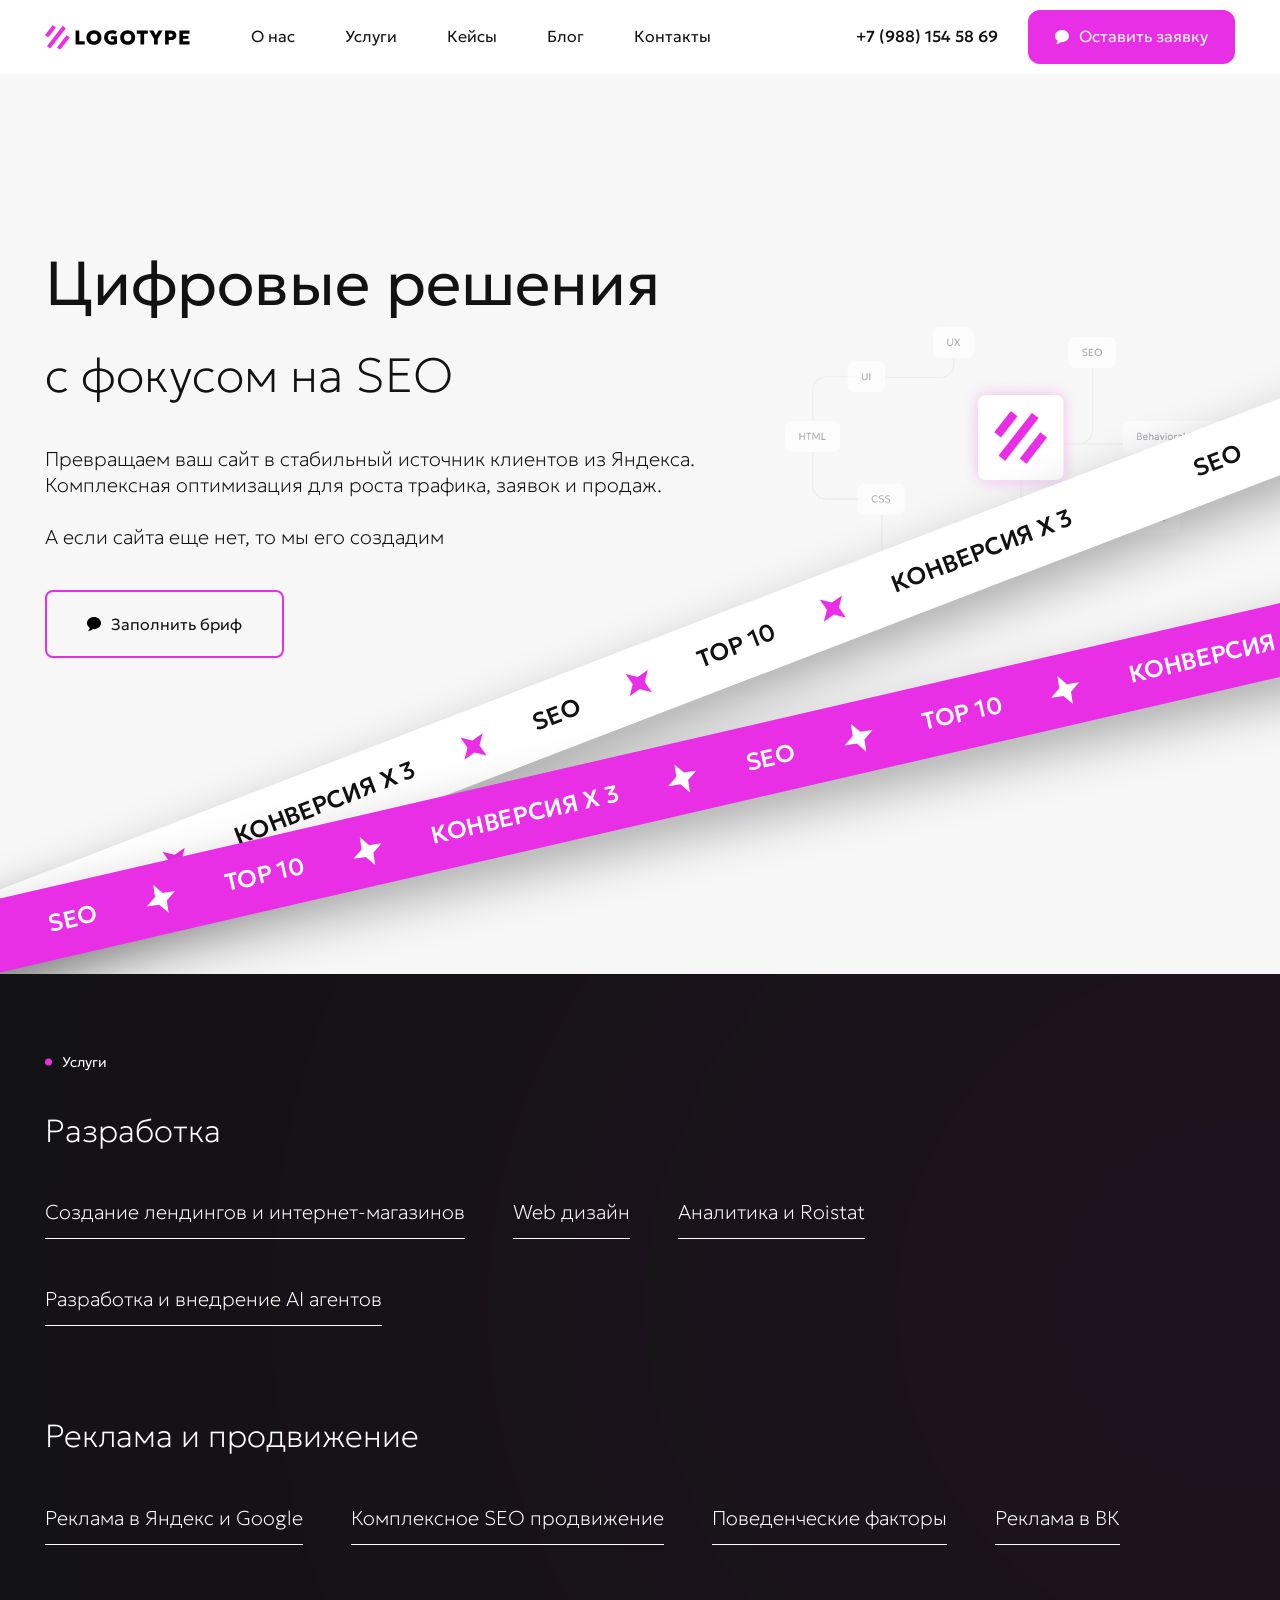
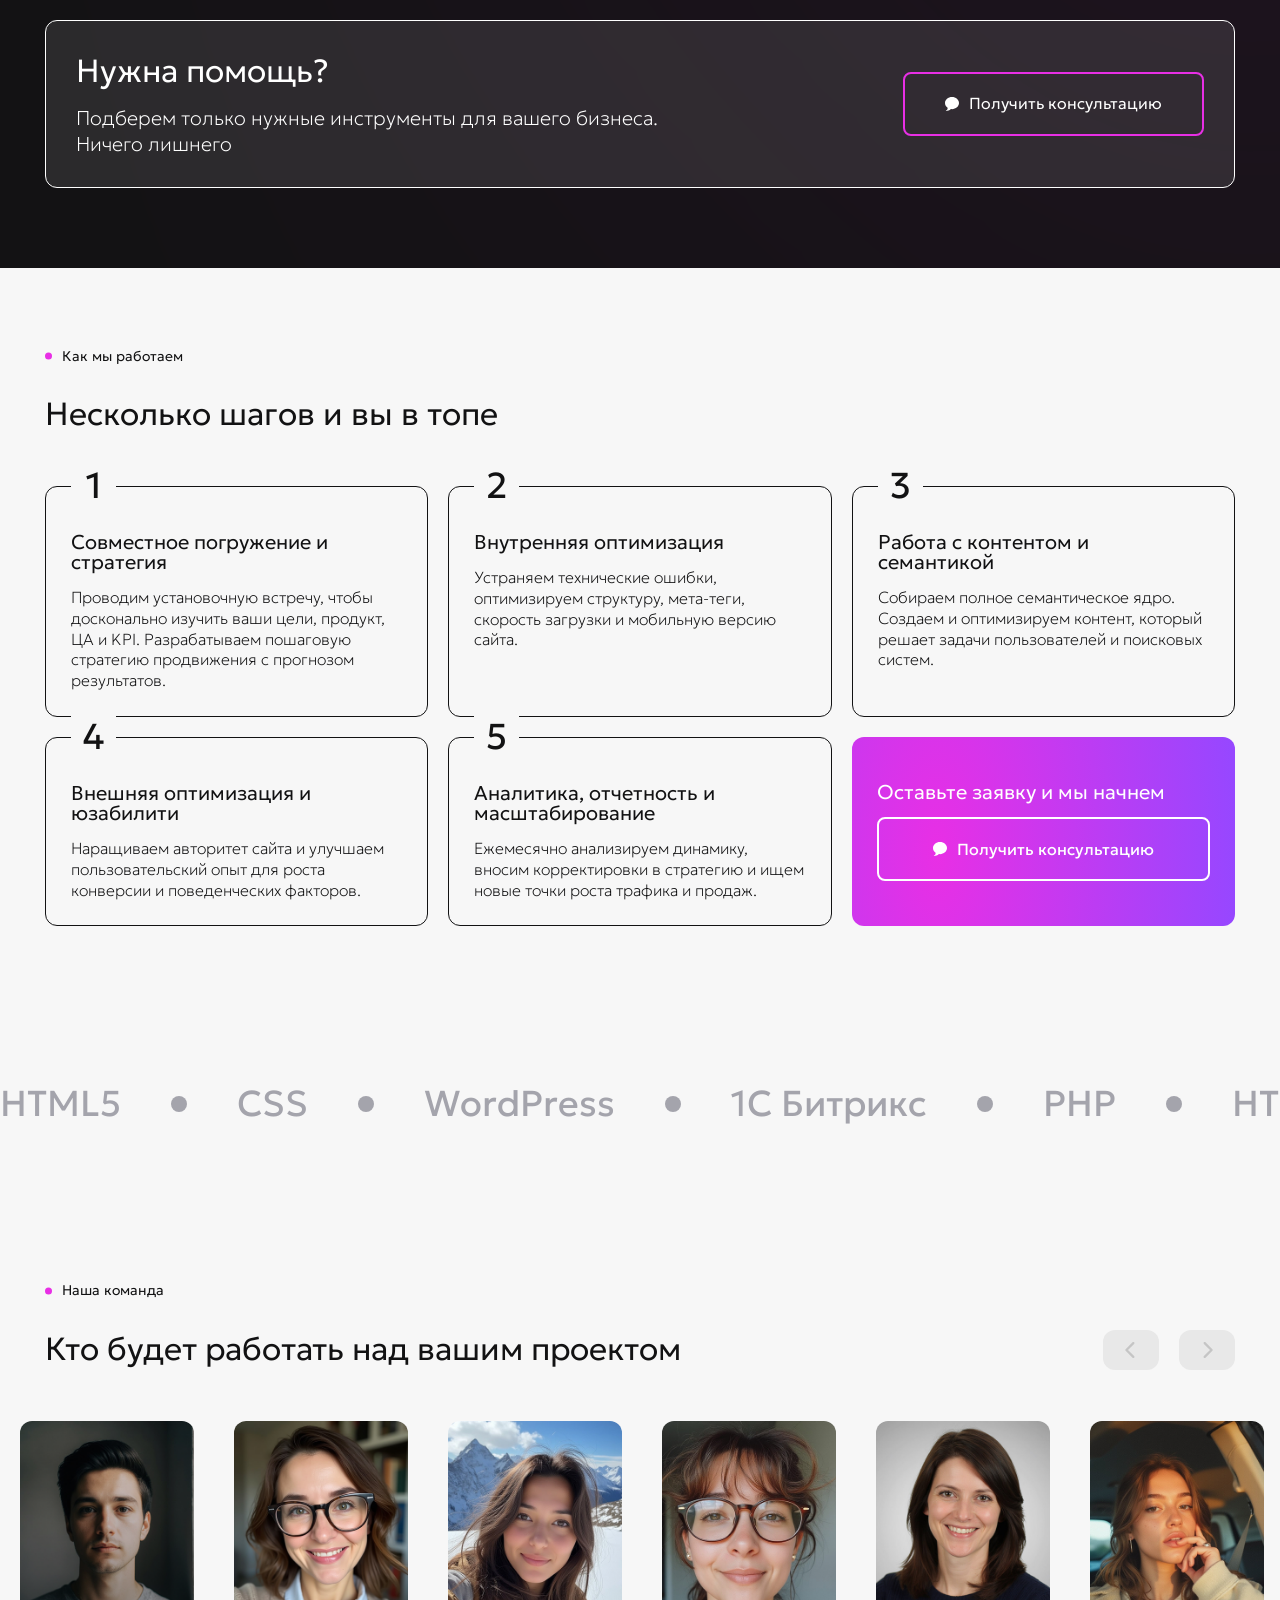
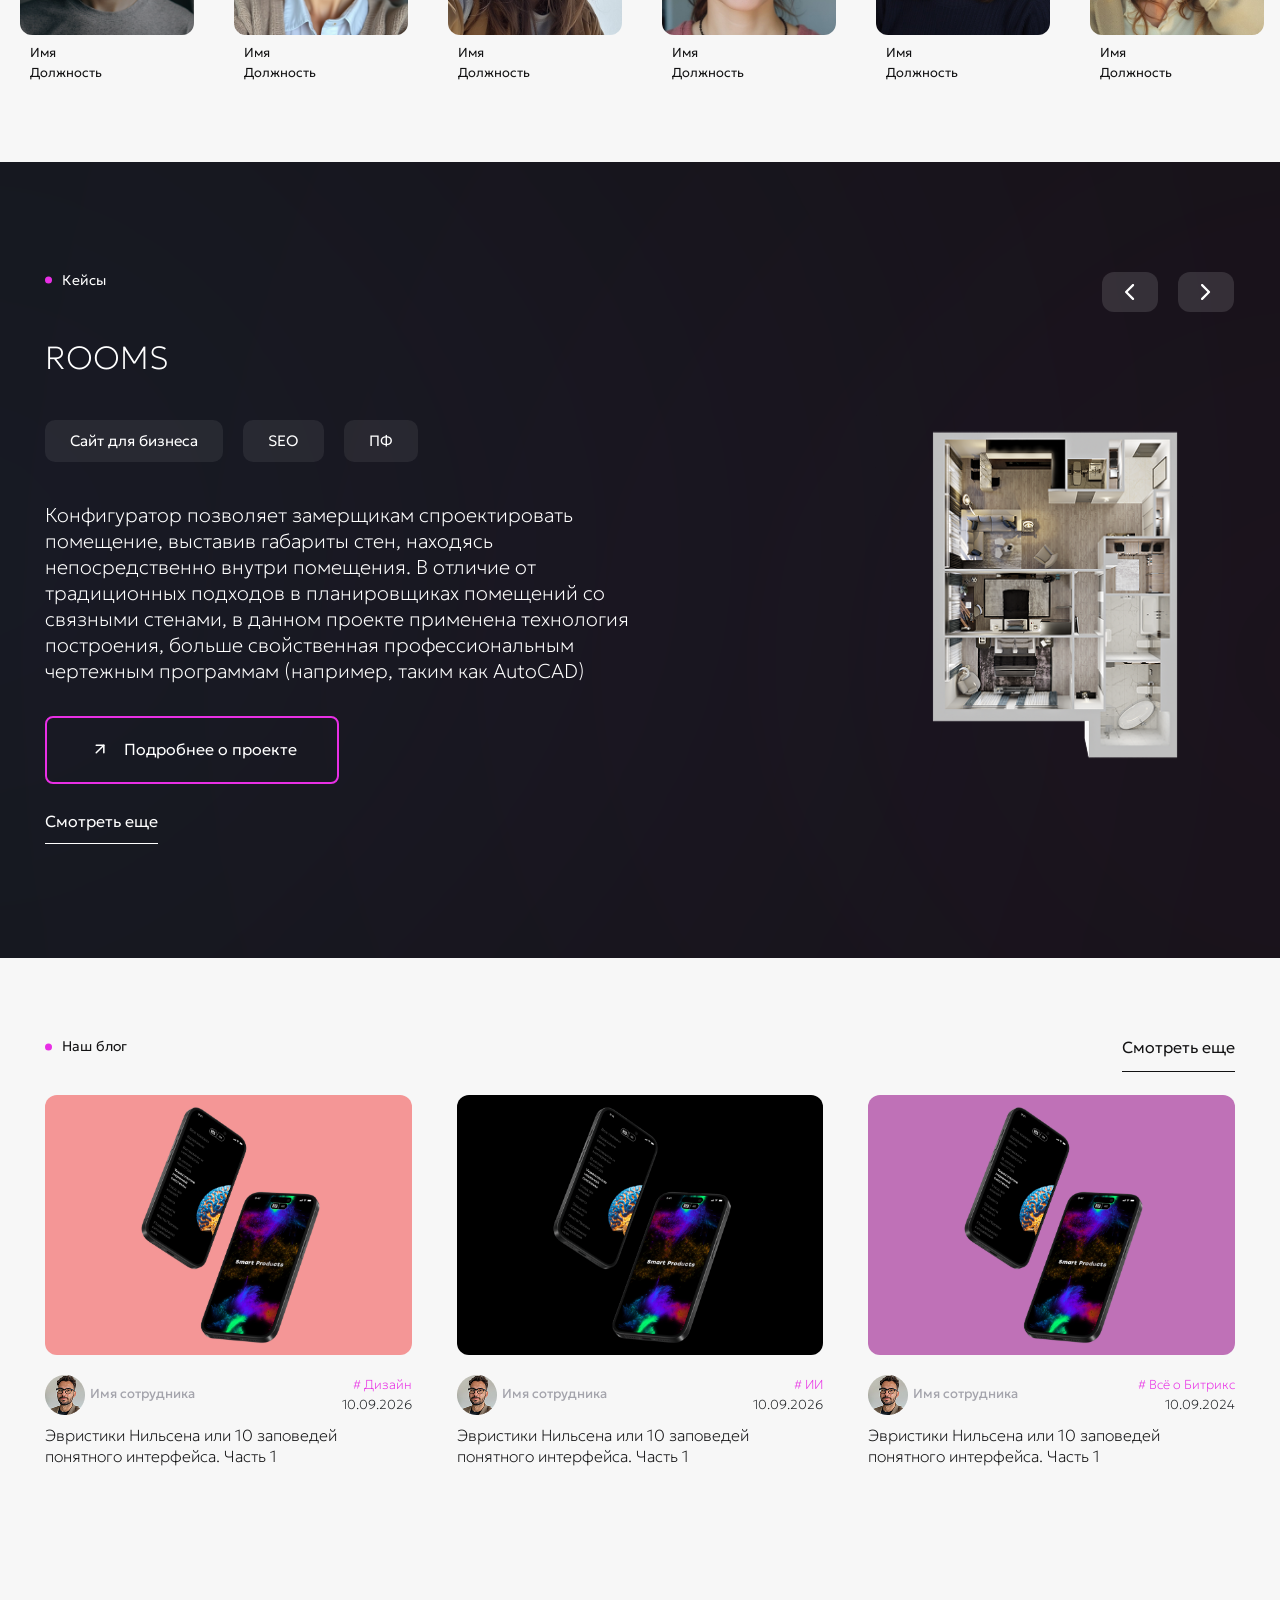
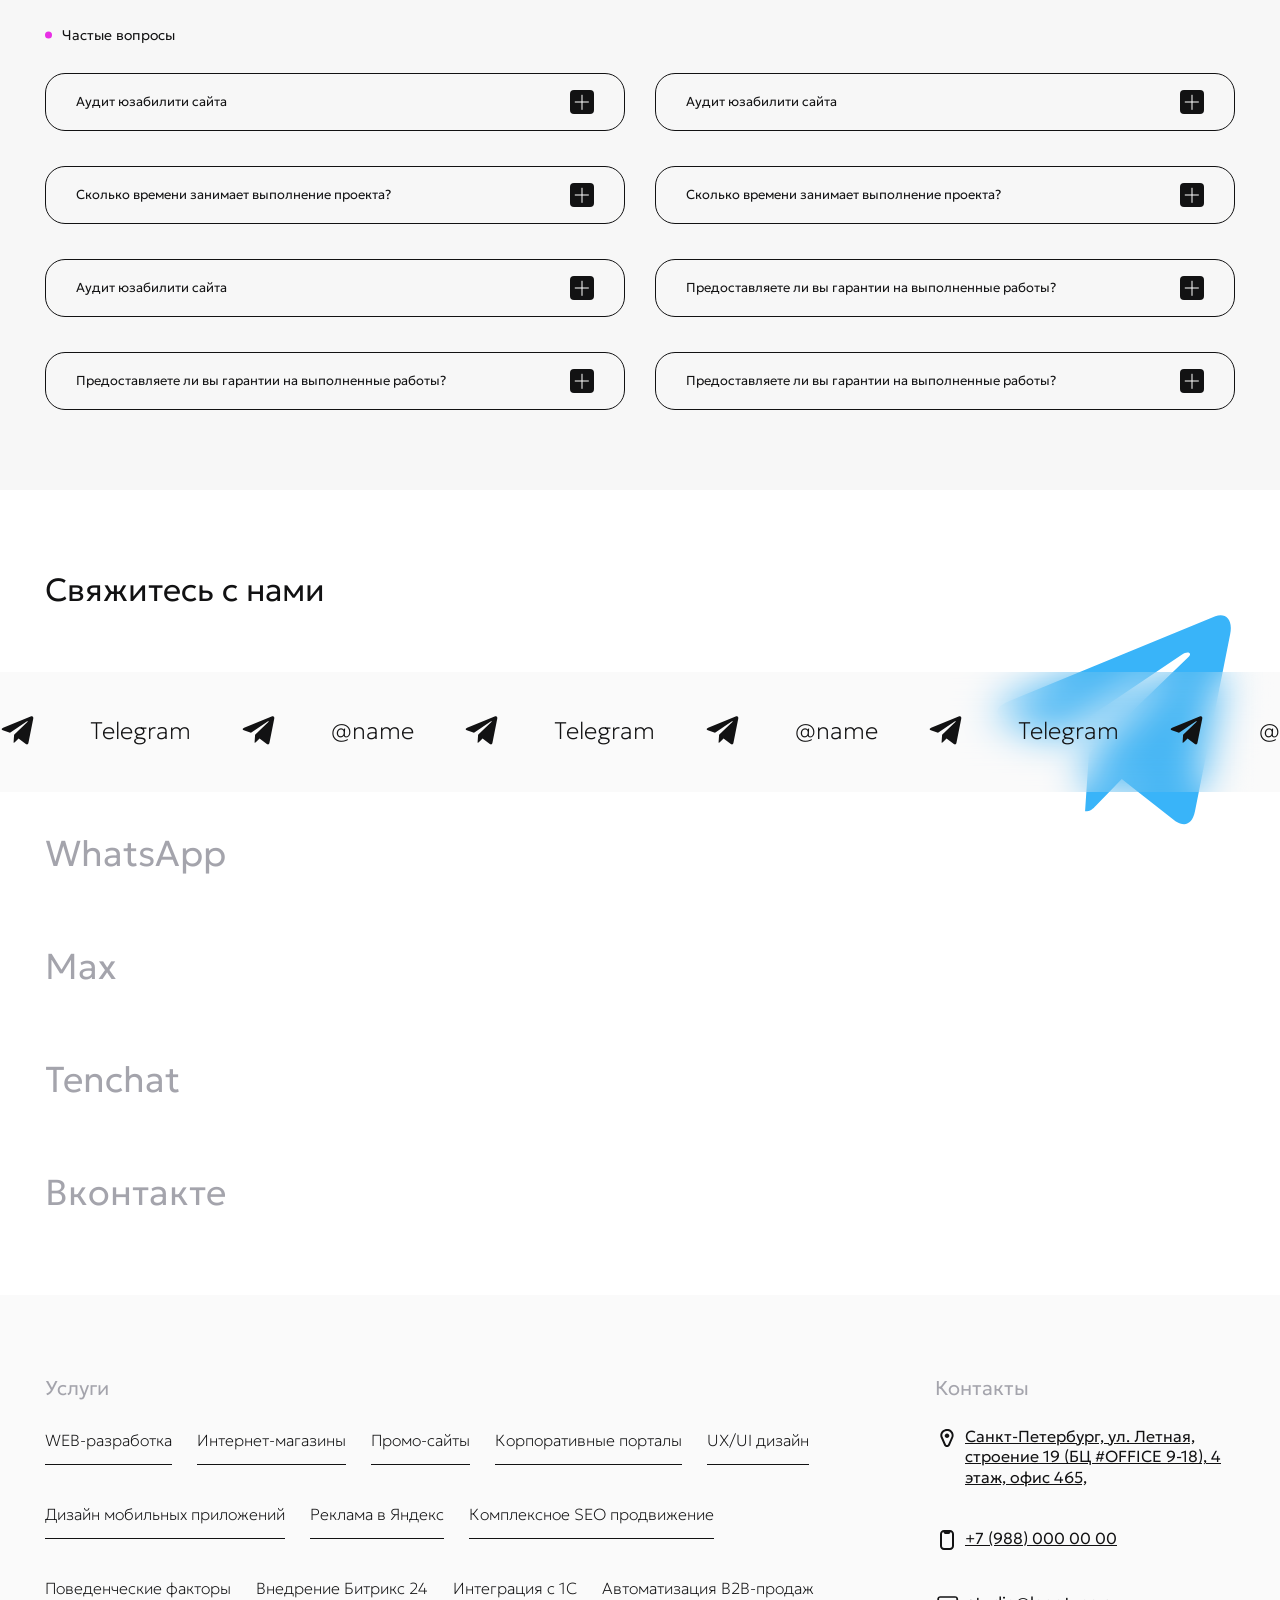
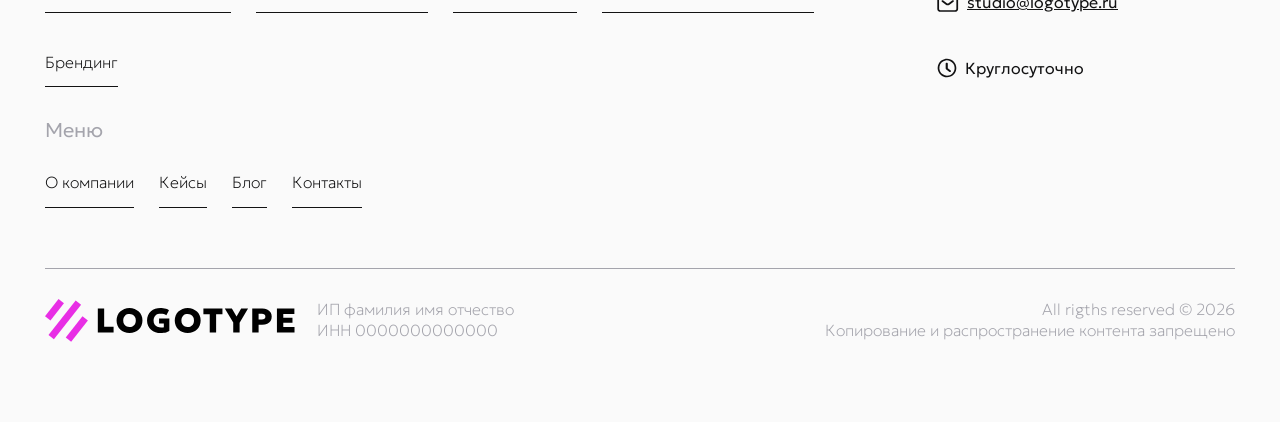
==== commit 90569369: "all verstka" ====
--- a/index.html
+++ b/index.html
@@ -67,6 +67,565 @@
       </div>
     </header>
 
+    <section class="main">
+      <div class="container">
+        <div class="main_block">
+          <div class="main_block_text">
+            <h1>Цифровые решения</h1>
+            <h2>с фокусом на SEO</h2>
+            <p>Превращаем ваш сайт в стабильный источник клиентов из Яндекса. Комплексная оптимизация для роста трафика, заявок и продаж.
+              <br>
+              <br>
+              А если сайта еще нет, то мы его создадим
+            </p>
+            <a href="#" class="btn">
+              <svg width="14" height="14" viewBox="0 0 14 14" fill="none" xmlns="http://www.w3.org/2000/svg">
+                <path d="M7 0C10.866 0 14 2.71741 14 6.0695C14 9.42159 10.866 12.139 7 12.139C6.62874 12.139 6.26433 12.1137 5.90867 12.0654C4.40504 13.67 2.66866 13.9577 0.933333 14V13.6073C1.87034 13.1174 2.625 12.2251 2.625 11.2052C2.625 11.0629 2.61462 10.9232 2.5954 10.7866C1.01226 9.67381 0 7.97422 0 6.0695C0 2.71741 3.13402 0 7 0Z" fill="#000"></path>
+              </svg>
+              <span>Заполнить бриф</span>
+            </a>
+          </div>
+          <div class="main_block_img">
+            <img src="img/main/1.png" alt="">
+          </div>
+        </div>
+      </div>
+      <div class="main_purple">
+        <div class="main_purple_marque">
+          <span>TOP 10</span>
+          <img src="img/main/white_star.svg" alt="">
+          <span>конверсия x 3 </span>
+          <img src="img/main/white_star.svg" alt="">
+          <span>SEO</span>
+          <img src="img/main/white_star.svg" alt="">
+          <span>TOP 10</span>
+          <img src="img/main/white_star.svg" alt="">
+          <span>конверсия x 3 </span>
+          <img src="img/main/white_star.svg" alt="">
+          <span>SEO</span>
+          <img src="img/main/white_star.svg" alt="">
+          <span>TOP 10</span>
+          <img src="img/main/white_star.svg" alt="">
+          <span>конверсия x 3 </span>
+          <img src="img/main/white_star.svg" alt="">
+          <span>SEO</span>
+          <img src="img/main/white_star.svg" alt="">
+          <span>TOP 10</span>
+          <img src="img/main/white_star.svg" alt="">
+          <span>конверсия x 3 </span>
+          <img src="img/main/white_star.svg" alt="">
+          <span>SEO</span>
+          <img src="img/main/white_star.svg" alt="">
+          <span>TOP 10</span>
+          <img src="img/main/white_star.svg" alt="">
+          <span>конверсия x 3 </span>
+          <img src="img/main/white_star.svg" alt="">
+          <span>SEO</span>
+          <img src="img/main/white_star.svg" alt="">
+          <span>TOP 10</span>
+          <img src="img/main/white_star.svg" alt="">
+          <span>конверсия x 3 </span>
+          <img src="img/main/white_star.svg" alt="">
+          <span>SEO</span>
+          <img src="img/main/white_star.svg" alt="">
+          <span>TOP 10</span>
+          <img src="img/main/white_star.svg" alt="">
+          <span>конверсия x 3 </span>
+          <img src="img/main/white_star.svg" alt="">
+          <span>SEO</span>
+          <img src="img/main/white_star.svg" alt="">
+          <span>TOP 10</span>
+          <img src="img/main/white_star.svg" alt="">
+          <span>конверсия x 3 </span>
+          <img src="img/main/white_star.svg" alt="">
+          <span>SEO</span>
+          <img src="img/main/white_star.svg" alt="">
+          <span>TOP 10</span>
+          <img src="img/main/white_star.svg" alt="">
+          <span>конверсия x 3 </span>
+          <img src="img/main/white_star.svg" alt="">
+          <span>SEO</span>
+          <img src="img/main/white_star.svg" alt="">
+          <span>TOP 10</span>
+          <img src="img/main/white_star.svg" alt="">
+          <span>конверсия x 3 </span>
+          <img src="img/main/white_star.svg" alt="">
+          <span>SEO</span>
+          <img src="img/main/white_star.svg" alt="">
+          <span>TOP 10</span>
+          <img src="img/main/white_star.svg" alt="">
+          <span>конверсия x 3 </span>
+          <img src="img/main/white_star.svg" alt="">
+          <span>SEO</span>
+          <img src="img/main/white_star.svg" alt="">
+          <span>TOP 10</span>
+          <img src="img/main/white_star.svg" alt="">
+          <span>конверсия x 3 </span>
+          <img src="img/main/white_star.svg" alt="">
+          <span>SEO</span>
+          <img src="img/main/white_star.svg" alt="">
+        </div>
+      </div>
+
+      <div class="main_white">
+        <div class="main_white_marque">
+          <span>TOP 10</span>
+          <img src="img/main/purple_star.svg" alt="">
+          <span>конверсия x 3 </span>
+          <img src="img/main/purple_star.svg" alt="">
+          <span>SEO</span>
+          <img src="img/main/purple_star.svg" alt="">
+          <span>TOP 10</span>
+          <img src="img/main/purple_star.svg" alt="">
+          <span>конверсия x 3 </span>
+          <img src="img/main/purple_star.svg" alt="">
+          <span>SEO</span>
+          <img src="img/main/purple_star.svg" alt="">
+          <span>TOP 10</span>
+          <img src="img/main/purple_star.svg" alt="">
+          <span>конверсия x 3 </span>
+          <img src="img/main/purple_star.svg" alt="">
+          <span>SEO</span>
+          <img src="img/main/purple_star.svg" alt="">
+          <span>TOP 10</span>
+          <img src="img/main/purple_star.svg" alt="">
+          <span>конверсия x 3 </span>
+          <img src="img/main/purple_star.svg" alt="">
+          <span>SEO</span>
+          <img src="img/main/purple_star.svg" alt="">
+          <span>TOP 10</span>
+          <img src="img/main/purple_star.svg" alt="">
+          <span>конверсия x 3 </span>
+          <img src="img/main/purple_star.svg" alt="">
+          <span>SEO</span>
+          <img src="img/main/purple_star.svg" alt="">
+          <span>TOP 10</span>
+          <img src="img/main/purple_star.svg" alt="">
+          <span>конверсия x 3 </span>
+          <img src="img/main/white_star.svg" alt="">
+          <span>SEO</span>
+          <img src="img/main/purple_star.svg" alt="">
+          <span>TOP 10</span>
+          <img src="img/main/purple_star.svg" alt="">
+          <span>конверсия x 3 </span>
+          <img src="img/main/purple_star.svg" alt="">
+          <span>SEO</span>
+          <img src="img/main/purple_star.svg" alt="">
+          <span>TOP 10</span>
+          <img src="img/main/purple_star.svg" alt="">
+          <span>конверсия x 3 </span>
+          <img src="img/main/purple_star.svg" alt="">
+          <span>SEO</span>
+          <img src="img/main/purple_star.svg" alt="">
+          <span>TOP 10</span>
+          <img src="img/main/purple_star.svg" alt="">
+          <span>конверсия x 3 </span>
+          <img src="img/main/purple_star.svg" alt="">
+          <span>SEO</span>
+          <img src="img/main/purple_star.svg" alt="">
+          <span>TOP 10</span>
+          <img src="img/main/purple_star.svg" alt="">
+          <span>конверсия x 3 </span>
+          <img src="img/main/purple_star.svg" alt="">
+          <span>SEO</span>
+          <img src="img/main/purple_star.svg" alt="">
+          <span>TOP 10</span>
+          <img src="img/main/purple_star.svg" alt="">
+          <span>конверсия x 3 </span>
+          <img src="img/main/purple_star.svg" alt="">
+          <span>SEO</span>
+          <img src="img/main/purple_star.svg" alt="">
+          <span>TOP 10</span>
+          <img src="img/main/purple_star.svg" alt="">
+          <span>конверсия x 3 </span>
+          <img src="img/main/purple_star.svg" alt="">
+          <span>SEO</span>
+          <img src="img/main/purple_star.svg" alt="">
+        </div>
+      </div>
+
+    </section>
+
+    <section class="development">
+      <div class="container">
+        <div class="subtitle">Услуги</div>
+        <div class="development_list">
+          <div class="development_list_item">
+            <h2>Разработка</h2>
+            <ul>
+              <li>
+                <a href="#">Cоздание лендингов и интернет-магазинов</a>
+              </li>
+              <li>
+                <a href="#">Web дизайн</a>
+              </li>
+              <li>
+                <a href="#">Аналитика и Roistat</a>
+              </li>
+              <li>
+                <a href="#">Разработка и внедрение AI агентов</a>
+              </li>
+            </ul>
+          </div>
+          <div class="development_list_item">
+            <h2>Реклама и продвижение</h2>
+            <ul>
+              <li>
+                <a href="#">Реклама в Яндекс и Google</a>
+              </li>
+              <li>
+                <a href="#">Комплексное SEO продвижение</a>
+              </li>
+              <li>
+                <a href="#">Поведенческие факторы</a>
+              </li>
+              <li>
+                <a href="#">Реклама в ВК</a>
+              </li>
+            </ul>
+          </div>
+        </div>
+        <div class="sphere_help">
+          <div class="sphere_help_left">
+            <h2>Нужна помощь?</h2>
+            <p>Подберем только нужные инструменты для вашего бизнеса. Ничего лишнего</p>
+          </div>
+          <div class="btn">
+            <svg width="14" height="14" viewBox="0 0 14 14" fill="none" xmlns="http://www.w3.org/2000/svg">
+              <path d="M7 0C10.866 0 14 2.71741 14 6.0695C14 9.42159 10.866 12.139 7 12.139C6.62874 12.139 6.26433 12.1137 5.90867 12.0654C4.40504 13.67 2.66866 13.9577 0.933333 14V13.6073C1.87034 13.1174 2.625 12.2251 2.625 11.2052C2.625 11.0629 2.61462 10.9232 2.5954 10.7866C1.01226 9.67381 0 7.97422 0 6.0695C0 2.71741 3.13402 0 7 0Z" fill="#fff"></path>
+            </svg>
+            <span>Получить консультацию</span>
+          </div>
+        </div>
+      </div>
+    </section>
+
+    <section class="several">
+      <div class="container">
+        <div class="subtitle">Как мы работаем</div>
+        <h2>Несколько шагов и вы в топе</h2>
+        <div class="several_list">
+          <div class="several_list_item">
+            <div class="several_list_item_num">1</div>
+            <h4>Совместное погружение и стратегия</h4>
+            <p>Проводим установочную встречу, чтобы досконально изучить ваши цели, продукт, ЦА и KPI. Разрабатываем пошаговую стратегию продвижения с прогнозом результатов.</p>
+          </div>
+          <div class="several_list_item">
+            <div class="several_list_item_num">2</div>
+            <h4>Внутренняя оптимизация</h4>
+            <p>Устраняем технические ошибки, оптимизируем структуру, мета-теги, скорость загрузки и мобильную версию сайта.</p>
+          </div>
+          <div class="several_list_item">
+            <div class="several_list_item_num">3</div>
+            <h4>Работа с контентом и семантикой</h4>
+            <p>Собираем полное семантическое ядро. Создаем и оптимизируем контент, который решает задачи пользователей и поисковых систем.</p>
+          </div>
+          <div class="several_list_item">
+            <div class="several_list_item_num">4</div>
+            <h4>Внешняя оптимизация и юзабилити</h4>
+            <p>Наращиваем авторитет сайта и улучшаем пользовательский опыт для роста конверсии и поведенческих факторов.</p>
+          </div>
+          <div class="several_list_item">
+            <div class="several_list_item_num">5</div>
+            <h4>Аналитика, отчетность и масштабирование</h4>
+            <p>Ежемесячно анализируем динамику, вносим корректировки в стратегию и ищем новые точки роста трафика и продаж.</p>
+          </div>
+          <div class="several_list_item pink">
+            <h4>Оставьте заявку и мы начнем</h4>
+            <div class="callback">
+              <svg width="14" height="14" viewBox="0 0 14 14" fill="none" xmlns="http://www.w3.org/2000/svg">
+                <path d="M7 0C10.866 0 14 2.71741 14 6.0695C14 9.42159 10.866 12.139 7 12.139C6.62874 12.139 6.26433 12.1137 5.90867 12.0654C4.40504 13.67 2.66866 13.9577 0.933333 14V13.6073C1.87034 13.1174 2.625 12.2251 2.625 11.2052C2.625 11.0629 2.61462 10.9232 2.5954 10.7866C1.01226 9.67381 0 7.97422 0 6.0695C0 2.71741 3.13402 0 7 0Z" fill="#fff"></path>
+              </svg>
+              <span>Получить консультацию</span>
+            </div>
+          </div>
+        </div>
+      </div>
+    </section>
+
+    <section class="can">
+      <div class="can_do">
+        <div class="can_do_item">HTML5</div>
+        <div class="can_do_dot"></div>
+        <div class="can_do_item">CSS</div>
+        <div class="can_do_dot"></div>
+        <div class="can_do_item">WordPress</div>
+        <div class="can_do_dot"></div>
+        <div class="can_do_item">1C Битрикс</div>
+        <div class="can_do_dot"></div>
+        <div class="can_do_item">PHP</div>
+        <div class="can_do_dot"></div>
+        <div class="can_do_item">HTML5</div>
+        <div class="can_do_dot"></div>
+        <div class="can_do_item">CSS</div>
+        <div class="can_do_dot"></div>
+        <div class="can_do_item">WordPress</div>
+        <div class="can_do_dot"></div>
+        <div class="can_do_item">1C Битрикс</div>
+        <div class="can_do_dot"></div>
+        <div class="can_do_item">PHP</div>
+        <div class="can_do_dot"></div>
+        <div class="can_do_item">HTML5</div>
+        <div class="can_do_dot"></div>
+        <div class="can_do_item">CSS</div>
+        <div class="can_do_dot"></div>
+        <div class="can_do_item">WordPress</div>
+        <div class="can_do_dot"></div>
+        <div class="can_do_item">1C Битрикс</div>
+        <div class="can_do_dot"></div>
+        <div class="can_do_item">PHP</div>
+        <div class="can_do_dot"></div>
+        <div class="can_do_item">HTML5</div>
+        <div class="can_do_dot"></div>
+        <div class="can_do_item">CSS</div>
+        <div class="can_do_dot"></div>
+        <div class="can_do_item">WordPress</div>
+        <div class="can_do_dot"></div>
+        <div class="can_do_item">1C Битрикс</div>
+        <div class="can_do_dot"></div>
+        <div class="can_do_item">PHP</div>
+        <div class="can_do_dot"></div>
+      </div>
+    </section>
+    
+
+    <section class="who">
+      <div class="container">
+        <div class="subtitle">Наша команда</div>
+        <div class="who_top">
+          <h2>Кто будет работать над вашим проектом</h2>
+          <div class="who_top_btns">
+            <div class="who_prev">
+              <svg width="16" height="16" viewBox="0 0 16 16" fill="none" xmlns="http://www.w3.org/2000/svg">
+                <path d="M2.62453 8.79208L9.50429 15.6716C9.94192 16.1095 10.6515 16.1095 11.0889 15.6716C11.5264 15.2342 11.5264 14.5246 11.0889 14.0872L5.00137 7.99989L11.0887 1.91276C11.5262 1.47513 11.5262 0.765684 11.0887 0.328226C10.6513 -0.109409 9.94175 -0.109409 9.50411 0.328226L2.62435 7.20786C2.40562 7.4267 2.29638 7.7132 2.29638 7.99985C2.29638 8.28664 2.40583 8.57335 2.62453 8.79208Z" fill="#C5C5C5"/>
+              </svg>
+            </div>
+            <div class="who_next">
+              <svg width="16" height="16" viewBox="0 0 16 16" fill="none" xmlns="http://www.w3.org/2000/svg">
+                <path d="M13.3755 8.79208L6.49571 15.6716C6.05808 16.1095 5.34853 16.1095 4.9111 15.6716C4.47364 15.2342 4.47364 14.5246 4.9111 14.0872L10.9986 7.99989L4.91128 1.91276C4.47382 1.47513 4.47382 0.765684 4.91128 0.328226C5.34874 -0.109409 6.05825 -0.109409 6.49589 0.328226L13.3756 7.20786C13.5944 7.4267 13.7036 7.7132 13.7036 7.99985C13.7036 8.28664 13.5942 8.57335 13.3755 8.79208Z" fill="#C5C5C5"/>
+              </svg>
+            </div>
+          </div>
+        </div>
+      </div>
+      <div class="who_slider">
+        <div class="who_slider_item">
+          <img src="img/who/1.png" alt="">
+          <div class="who_slider_item_text">
+            <span>Имя</span>
+            <span>Должность</span>
+          </div>
+        </div>
+        <div class="who_slider_item">
+          <img src="img/who/2.png" alt="">
+          <div class="who_slider_item_text">
+            <span>Имя</span>
+            <span>Должность</span>
+          </div>
+        </div>
+        <div class="who_slider_item">
+          <img src="img/who/3.png" alt="">
+          <div class="who_slider_item_text">
+            <span>Имя</span>
+            <span>Должность</span>
+          </div>
+        </div>
+        <div class="who_slider_item">
+          <img src="img/who/4.png" alt="">
+          <div class="who_slider_item_text">
+            <span>Имя</span>
+            <span>Должность</span>
+          </div>
+        </div>
+        <div class="who_slider_item">
+          <img src="img/who/5.png" alt="">
+          <div class="who_slider_item_text">
+            <span>Имя</span>
+            <span>Должность</span>
+          </div>
+        </div>
+        <div class="who_slider_item">
+          <img src="img/who/6.png" alt="">
+          <div class="who_slider_item_text">
+            <span>Имя</span>
+            <span>Должность</span>
+          </div>
+        </div>
+        <div class="who_slider_item">
+          <img src="img/who/7.png" alt="">
+          <div class="who_slider_item_text">
+            <span>Имя</span>
+            <span>Должность</span>
+          </div>
+        </div>
+        <div class="who_slider_item">
+          <img src="img/who/8.png" alt="">
+          <div class="who_slider_item_text">
+            <span>Имя</span>
+            <span>Должность</span>
+          </div>
+        </div>
+        <div class="who_slider_item">
+          <img src="img/who/1.png" alt="">
+          <div class="who_slider_item_text">
+            <span>Имя</span>
+            <span>Должность</span>
+          </div>
+        </div>
+        <div class="who_slider_item">
+          <img src="img/who/2.png" alt="">
+          <div class="who_slider_item_text">
+            <span>Имя</span>
+            <span>Должность</span>
+          </div>
+        </div>
+        <div class="who_slider_item">
+          <img src="img/who/3.png" alt="">
+          <div class="who_slider_item_text">
+            <span>Имя</span>
+            <span>Должность</span>
+          </div>
+        </div>
+        <div class="who_slider_item">
+          <img src="img/who/4.png" alt="">
+          <div class="who_slider_item_text">
+            <span>Имя</span>
+            <span>Должность</span>
+          </div>
+        </div>
+      </div>
+      <div class="container who_mob_btns">
+        <div class="who_prev">
+          <svg width="16" height="16" viewBox="0 0 16 16" fill="none" xmlns="http://www.w3.org/2000/svg">
+            <path d="M2.62453 8.79208L9.50429 15.6716C9.94192 16.1095 10.6515 16.1095 11.0889 15.6716C11.5264 15.2342 11.5264 14.5246 11.0889 14.0872L5.00137 7.99989L11.0887 1.91276C11.5262 1.47513 11.5262 0.765684 11.0887 0.328226C10.6513 -0.109409 9.94175 -0.109409 9.50411 0.328226L2.62435 7.20786C2.40562 7.4267 2.29638 7.7132 2.29638 7.99985C2.29638 8.28664 2.40583 8.57335 2.62453 8.79208Z" fill="#C5C5C5"/>
+          </svg>
+        </div>
+        <div class="who_next">
+          <svg width="16" height="16" viewBox="0 0 16 16" fill="none" xmlns="http://www.w3.org/2000/svg">
+            <path d="M13.3755 8.79208L6.49571 15.6716C6.05808 16.1095 5.34853 16.1095 4.9111 15.6716C4.47364 15.2342 4.47364 14.5246 4.9111 14.0872L10.9986 7.99989L4.91128 1.91276C4.47382 1.47513 4.47382 0.765684 4.91128 0.328226C5.34874 -0.109409 6.05825 -0.109409 6.49589 0.328226L13.3756 7.20786C13.5944 7.4267 13.7036 7.7132 13.7036 7.99985C13.7036 8.28664 13.5942 8.57335 13.3755 8.79208Z" fill="#C5C5C5"/>
+          </svg>
+        </div>
+      </div>
+    </section>
+
+    <section class="projects">
+      <div class="container">
+        <div class="subtitle">Кейсы</div>
+        <div class="projects_slider">
+          <div class="projects_slider_item">
+            <div class="projects_slider_item_block">
+              <h3>ROOMS</h3>
+              <ul>
+                <li>Сайт для бизнеса</li>
+                <li>SEO</li>
+                <li>ПФ</li>
+              </ul>
+              <img src="img/rooms.png" alt="" class="projects_slider_item_block_img">
+              <p>Конфигуратор позволяет замерщикам спроектировать помещение, выставив габариты стен, находясь непосредственно внутри помещения. В отличие от традиционных подходов в планировщиках помещений со связными стенами, в данном проекте применена технология построения, больше свойственная профессиональным чертежным программам (например, таким как AutoCAD)</p>
+              <a href="#" class="btn">
+                <svg width="27" height="27" viewBox="0 0 27 27" fill="none" xmlns="http://www.w3.org/2000/svg">
+                  <path fill-rule="evenodd" clip-rule="evenodd" d="M8.68547 17.3725C8.38564 17.0727 8.38564 16.5865 8.68547 16.2867L16.286 8.68619C16.5858 8.38636 17.0719 8.38636 17.3718 8.68619C17.6716 8.98602 17.6716 9.47215 17.3718 9.77198L9.77126 17.3725C9.47143 17.6723 8.9853 17.6723 8.68547 17.3725Z" fill="white"/>
+                  <path fill-rule="evenodd" clip-rule="evenodd" d="M8.4606 9.229C8.4606 8.80498 8.80434 8.46124 9.22836 8.46124L16.8289 8.46124C17.2529 8.46124 17.5966 8.80498 17.5966 9.229L17.5966 16.8295C17.5966 17.2535 17.2529 17.5973 16.8289 17.5973C16.4048 17.5973 16.0611 17.2535 16.0611 16.8295L16.0611 9.99677L9.22836 9.99677C8.80434 9.99677 8.4606 9.65303 8.4606 9.229Z" fill="white"/>
+                </svg>
+                <span>Подробнее о проекте</span>
+              </a>
+            </div>
+          </div>
+          <div class="projects_slider_item">
+            <div class="projects_slider_item_block">
+              <h3>ROOMS 1</h3>
+              <ul>
+                <li>Сайт для бизнеса 1</li>
+                <li>SEO 1</li>
+                <li>ПФ 1</li>
+              </ul>
+              <img src="img/rooms.png" alt="" class="projects_slider_item_block_img">
+              <p>Конфигуратор позволяет замерщикам спроектировать помещение, выставив габариты стен, находясь непосредственно внутри помещения. В отличие от традиционных подходов в планировщиках помещений со связными стенами, в данном проекте применена технология построения, больше свойственная профессиональным чертежным программам (например, таким как AutoCAD)</p>
+              <a href="#" class="btn">
+                <svg width="27" height="27" viewBox="0 0 27 27" fill="none" xmlns="http://www.w3.org/2000/svg">
+                  <path fill-rule="evenodd" clip-rule="evenodd" d="M8.68547 17.3725C8.38564 17.0727 8.38564 16.5865 8.68547 16.2867L16.286 8.68619C16.5858 8.38636 17.0719 8.38636 17.3718 8.68619C17.6716 8.98602 17.6716 9.47215 17.3718 9.77198L9.77126 17.3725C9.47143 17.6723 8.9853 17.6723 8.68547 17.3725Z" fill="white"/>
+                  <path fill-rule="evenodd" clip-rule="evenodd" d="M8.4606 9.229C8.4606 8.80498 8.80434 8.46124 9.22836 8.46124L16.8289 8.46124C17.2529 8.46124 17.5966 8.80498 17.5966 9.229L17.5966 16.8295C17.5966 17.2535 17.2529 17.5973 16.8289 17.5973C16.4048 17.5973 16.0611 17.2535 16.0611 16.8295L16.0611 9.99677L9.22836 9.99677C8.80434 9.99677 8.4606 9.65303 8.4606 9.229Z" fill="white"/>
+                </svg>
+                <span>Подробнее о проекте</span>
+              </a>
+            </div>
+          </div>
+        </div>
+        <a href="#" class="projects_all">Смотреть еще</a>
+        <div class="projects_arrows">
+          <div class="projects_arrows_btn projects_arrows_prev">
+            <svg width="10" height="16" viewBox="0 0 10 16" fill="none" xmlns="http://www.w3.org/2000/svg">
+              <path d="M0.328629 8.79208L7.20839 15.6716C7.64602 16.1095 8.35558 16.1095 8.793 15.6716C9.23046 15.2342 9.23046 14.5246 8.793 14.0872L2.70547 7.99989L8.79282 1.91276C9.23028 1.47513 9.23028 0.765684 8.79282 0.328226C8.35536 -0.109409 7.64585 -0.109409 7.20821 0.328226L0.328452 7.20786C0.109723 7.4267 0.000481606 7.7132 0.000481606 7.99985C0.000481606 8.28664 0.109936 8.57335 0.328629 8.79208Z" fill="white"/>
+            </svg>
+          </div>
+          <div class="projects_arrows_btn projects_arrows_next">
+            <svg width="10" height="16" viewBox="0 0 10 16" fill="none" xmlns="http://www.w3.org/2000/svg">
+              <path d="M8.79246 8.79208L1.9127 15.6716C1.47507 16.1095 0.765517 16.1095 0.328094 15.6716C-0.109365 15.2342 -0.109365 14.5246 0.328094 14.0872L6.41562 7.99989L0.328271 1.91276C-0.109188 1.47513 -0.109188 0.765684 0.328271 0.328226C0.76573 -0.109409 1.47525 -0.109409 1.91288 0.328226L8.79264 7.20786C9.01137 7.4267 9.12061 7.7132 9.12061 7.99985C9.12061 8.28664 9.01116 8.57335 8.79246 8.79208Z" fill="#fff"/>
+            </svg>
+          </div>
+        </div>
+      </div>
+    </section>
+
+    <section class="our_blog">
+      <div class="container">
+        <div class="subtitle">Наш блог</div>
+        <div class="our_blog_row">
+          <a href="#" class="blog_row_item">
+            <div class="blog_row_item_img">
+              <img src="img/blog/1.png" alt="">
+            </div>
+            <div class="blog_row_item_author">
+              <div class="blog_row_item_author_name">
+                <img src="img/blog/ava.png" alt="">
+                <span>Имя сотрудника</span>
+              </div>
+              <div class="blog_row_item_author_date">
+                <span class="tag"># Дизайн</span>
+                <span class="date">10.09.2026</span>
+              </div>
+            </div>
+            <p class="blog_row_item_title">Эвристики Нильсена или 10 заповедей понятного интерфейса. Часть 1</p>
+          </a>
+          <a href="#" class="blog_row_item">
+            <div class="blog_row_item_img">
+              <img src="img/blog/2.png" alt="">
+            </div>
+            <div class="blog_row_item_author">
+              <div class="blog_row_item_author_name">
+                <img src="img/blog/ava.png" alt="">
+                <span>Имя сотрудника</span>
+              </div>
+              <div class="blog_row_item_author_date">
+                <span class="tag"># ИИ</span>
+                <span class="date">10.09.2026</span>
+              </div>
+            </div>
+            <p class="blog_row_item_title">Эвристики Нильсена или 10 заповедей понятного интерфейса. Часть 1</p>
+          </a>
+          <a href="#" class="blog_row_item">
+            <div class="blog_row_item_img">
+              <img src="img/blog/3.png" alt="">
+            </div>
+            <div class="blog_row_item_author">
+              <div class="blog_row_item_author_name">
+                <img src="img/blog/ava.png" alt="">
+                <span>Имя сотрудника</span>
+              </div>
+              <div class="blog_row_item_author_date">
+                <span class="tag"># Всё о Битрикс</span>
+                <span class="date">10.09.2024</span>
+              </div>
+            </div>
+            <p class="blog_row_item_title">Эвристики Нильсена или 10 заповедей понятного интерфейса. Часть 1</p>
+          </a>
+        </div>
+        <div class="our_blog_down">
+          <a href="#">Смотреть еще</a>
+        </div>
+      </div>
+    </section>
+
     <section class="faq">
       <div class="container">
         <div class="subtitle">Частые вопросы</div>
@@ -146,12 +705,6 @@
         </div>
       </div>
     </section>
-
-    <!-- <nav class="breadcrumb">
-      <a href="#">Главная</a>&nbsp;—&nbsp;
-      <a href="#">Кейсы</a>&nbsp;—&nbsp;
-      Интернет-магазин элитной сантехники Dushlux.ru
-    </nav> -->
 
     <div class="dropdown">
       <div class="dropdown_top">
--- a/css/style.css
+++ b/css/style.css
@@ -906,6 +906,284 @@
   }
 }
 
+.main {
+  padding: 54px 0px 362px 0px;
+  position: relative;
+  overflow: hidden;
+}
+.main_block_text {
+  display: -webkit-box;
+  display: -ms-flexbox;
+  display: flex;
+  -webkit-box-orient: vertical;
+  -webkit-box-direction: normal;
+      -ms-flex-direction: column;
+          flex-direction: column;
+  -webkit-box-align: start;
+      -ms-flex-align: start;
+          align-items: flex-start;
+}
+.main_block_text h2 {
+  font-weight: 100;
+  margin-top: 20px;
+}
+.main_block_text p {
+  margin-top: 40px;
+}
+.main_block_text a {
+  width: auto;
+  margin-top: 40px;
+}
+.main_block_img {
+  display: none;
+}
+.main_white {
+  -webkit-box-shadow: 0px 20px 50px 0px rgba(0, 0, 0, 0.3019607843);
+          box-shadow: 0px 20px 50px 0px rgba(0, 0, 0, 0.3019607843);
+  background: #fff;
+  height: 72px;
+  display: -webkit-box;
+  display: -ms-flexbox;
+  display: flex;
+  -webkit-box-align: center;
+      -ms-flex-align: center;
+          align-items: center;
+  position: absolute;
+  left: -218%;
+  bottom: 318%;
+  -webkit-transform: rotate(-36deg);
+          transform: rotate(-36deg);
+}
+.main_white_marque {
+  display: -webkit-box;
+  display: -ms-flexbox;
+  display: flex;
+  -webkit-box-align: center;
+      -ms-flex-align: center;
+          align-items: center;
+  gap: 50px;
+  width: -webkit-max-content;
+  width: -moz-max-content;
+  width: max-content;
+  -webkit-animation: marquee 25s linear infinite;
+  animation: marquee 25s linear infinite;
+}
+.main_white_marque span {
+  white-space: nowrap;
+  font-weight: 500;
+  font-size: 24px;
+  line-height: 120%;
+  letter-spacing: 0%;
+  text-transform: uppercase;
+  color: #121213;
+}
+.main_purple {
+  -webkit-box-shadow: 0px 20px 50px 0px rgba(0, 0, 0, 0.3019607843);
+          box-shadow: 0px 20px 50px 0px rgba(0, 0, 0, 0.3019607843);
+  background: #E82FE5;
+  height: 72px;
+  display: -webkit-box;
+  display: -ms-flexbox;
+  display: flex;
+  -webkit-box-align: center;
+      -ms-flex-align: center;
+          align-items: center;
+  position: absolute;
+  left: -100%;
+  bottom: 158%;
+  -webkit-transform: rotate(-16deg);
+          transform: rotate(-16deg);
+  z-index: 2;
+}
+.main_purple_marque {
+  display: -webkit-box;
+  display: -ms-flexbox;
+  display: flex;
+  -webkit-box-align: center;
+      -ms-flex-align: center;
+          align-items: center;
+  gap: 50px;
+  width: -webkit-max-content;
+  width: -moz-max-content;
+  width: max-content;
+  -webkit-animation: marquee 25s linear infinite;
+  animation: marquee 25s linear infinite;
+}
+.main_purple_marque span {
+  white-space: nowrap;
+  font-weight: 500;
+  font-size: 24px;
+  line-height: 120%;
+  letter-spacing: 0%;
+  text-transform: uppercase;
+  color: #fff;
+}
+@media (min-width: 440px) {
+  .main_white {
+    bottom: 304%;
+  }
+}
+@media (min-width: 512px) {
+  .main_white {
+    bottom: 293%;
+  }
+  .main_purple {
+    left: -100%;
+    bottom: 150%;
+  }
+}
+@media (min-width: 590px) {
+  .main_white {
+    bottom: 276%;
+  }
+}
+@media (min-width: 650px) {
+  .main_white {
+    bottom: 261%;
+  }
+}
+@media (min-width: 700px) {
+  .main_white {
+    bottom: 251%;
+  }
+}
+@media (min-width: 768px) {
+  .main_white {
+    bottom: 173%;
+    left: -224%;
+    -webkit-transform: rotate(-30deg);
+            transform: rotate(-30deg);
+  }
+  .main_purple {
+    bottom: 128%;
+  }
+}
+@media (min-width: 860px) {
+  .main_white {
+    bottom: 149%;
+  }
+}
+@media (min-width: 1024px) {
+  .main {
+    height: 100vh;
+    min-height: 700px;
+    display: -webkit-box;
+    display: -ms-flexbox;
+    display: flex;
+    -webkit-box-align: center;
+        -ms-flex-align: center;
+            align-items: center;
+    -webkit-box-pack: center;
+        -ms-flex-pack: center;
+            justify-content: center;
+    padding-bottom: 200px;
+  }
+  .main_block {
+    display: -webkit-box;
+    display: -ms-flexbox;
+    display: flex;
+    -webkit-box-align: center;
+        -ms-flex-align: center;
+            align-items: center;
+  }
+  .main_block_img {
+    display: block;
+    margin-left: 30px;
+  }
+  .main_block_img img {
+    min-width: 400px;
+  }
+  .main_white {
+    bottom: 87%;
+    -webkit-transform: rotate(-26deg);
+            transform: rotate(-26deg);
+  }
+  .main_purple {
+    bottom: 77%;
+    -webkit-transform: rotate(-13deg);
+            transform: rotate(-13deg);
+  }
+}
+@media (min-width: 1200px) {
+  .main_block_text h2 {
+    font-size: 48px;
+  }
+  .main_block_img img {
+    min-width: 450px;
+  }
+  .main_white {
+    bottom: 58%;
+    -webkit-transform: rotate(-21deg);
+            transform: rotate(-21deg);
+  }
+  .main_purple {
+    bottom: 77%;
+    -webkit-transform: rotate(-13deg);
+            transform: rotate(-13deg);
+  }
+}
+@media (min-width: 1300px) {
+  .main_white {
+    bottom: 46%;
+  }
+}
+@media (min-width: 1360px) {
+  .main_white {
+    left: -216%;
+    bottom: 46%;
+    -webkit-transform: rotate(-41deg);
+            transform: rotate(-41deg);
+  }
+  .main_purple {
+    -webkit-transform: rotate(-16deg);
+            transform: rotate(-16deg);
+  }
+}
+@media (min-width: 1440px) {
+  .main_block_img img {
+    min-width: 550px;
+  }
+  .main_white {
+    left: -194%;
+    bottom: 46%;
+    -webkit-transform: rotate(-41deg);
+            transform: rotate(-41deg);
+  }
+  .main_purple {
+    left: -84%;
+  }
+}
+@media (min-width: 1500px) {
+  .main_white {
+    left: auto;
+    right: -302%;
+    bottom: 120%;
+  }
+}
+@media (min-width: 1680px) {
+  .main_white {
+    bottom: 152%;
+  }
+  .main_purple {
+    left: -70%;
+  }
+}
+@media (min-width: 1750px) {
+  .main_white {
+    bottom: 176%;
+  }
+}
+@media (min-width: 1820px) {
+  .main_white {
+    bottom: 204%;
+  }
+}
+@media (min-width: 1920px) {
+  .main_white {
+    bottom: 220%;
+  }
+}
+
 .faq_wrap {
   display: -webkit-box;
   display: -ms-flexbox;
@@ -995,6 +1273,48 @@
 .faq_wrap_item.active .faq_wrap_item_head_btn::after {
   -webkit-transform: translate(-50%, -50%) rotate(45deg);
           transform: translate(-50%, -50%) rotate(45deg);
+}
+.faq_text {
+  margin-top: 40px;
+}
+.faq_text p {
+  margin-top: 40px;
+}
+.faq.faq_black .faq_wrap_item {
+  background: #121213;
+  overflow: hidden;
+  border: none;
+}
+.faq.faq_black .faq_wrap_item::after {
+  position: absolute;
+  right: -40px;
+  top: 0px;
+  display: block;
+  content: "";
+  width: 266px;
+  height: 266px;
+  background: -webkit-gradient(linear, left bottom, left top, from(#E82FE5), to(#E82FE5));
+  background: linear-gradient(0deg, #E82FE5, #E82FE5);
+  border-radius: 50%;
+  -webkit-filter: blur(400px);
+  filter: blur(400px);
+}
+.faq.faq_black .faq_wrap_item span {
+  color: #fff;
+}
+.faq.faq_black .faq_wrap_item_head {
+  position: relative;
+  z-index: 2;
+}
+.faq.faq_black .faq_wrap_item_head_btn {
+  background: rgba(126, 134, 158, 0.6);
+}
+.faq.faq_black .faq_wrap_item_body {
+  position: relative;
+  z-index: 2;
+}
+.faq.faq_black .faq_wrap_item_body p {
+  color: #fff;
 }
 @media (min-width: 768px) {
   .faq_wrap {
@@ -1024,6 +1344,15 @@
   .faq_wrap_item_body {
     padding: 4px 30px 16px 30px;
   }
+  .faq_text {
+    margin-top: 30px;
+  }
+  .faq_text p {
+    margin-top: 30px;
+  }
+  .faq.faq_black .faq_wrap {
+    margin-top: 60px;
+  }
 }
 @media (min-width: 1920px) {
   .faq_wrap {
@@ -1033,6 +1362,9 @@
     position: absolute;
     left: -250px;
     top: 21px;
+  }
+  .faq.faq_black .faq_text {
+    margin-top: 0px;
   }
 }
 
@@ -1203,7 +1535,7 @@
   }
   .cases_nav ul {
     padding: 0px;
-    height: auto;
+    height: 43px;
     -ms-flex-wrap: wrap;
         flex-wrap: wrap;
     overflow-x: visible;
@@ -1229,6 +1561,431 @@
     -webkit-column-gap: 90px;
        -moz-column-gap: 90px;
             column-gap: 90px;
+  }
+}
+
+.cases_main {
+  background: #121213;
+  padding-top: 120px;
+  padding-bottom: 40px;
+  color: #fff;
+}
+.cases_main .breadcrumb {
+  color: #fff;
+}
+.cases_main .breadcrumb a {
+  color: #A4A4AC;
+}
+.cases_main .breadcrumb a:hover {
+  color: #fff;
+}
+.cases_main_text h1 {
+  color: #fff;
+  margin-bottom: 20px;
+}
+.cases_main_text p {
+  margin-top: 20px;
+}
+.cases_main_text_links {
+  margin-top: 40px;
+  display: -webkit-box;
+  display: -ms-flexbox;
+  display: flex;
+  -webkit-box-orient: vertical;
+  -webkit-box-direction: normal;
+      -ms-flex-direction: column;
+          flex-direction: column;
+  gap: 30px;
+}
+.cases_main_text_links .link {
+  height: 54px;
+  display: -webkit-box;
+  display: -ms-flexbox;
+  display: flex;
+  -webkit-box-align: center;
+      -ms-flex-align: center;
+          align-items: center;
+  -webkit-box-pack: center;
+      -ms-flex-pack: center;
+          justify-content: center;
+  border-radius: 8px;
+  border: 2px solid #FFFFFF;
+  -webkit-transition: all 0.2s linear;
+  transition: all 0.2s linear;
+}
+.cases_main_text_links .link svg {
+  margin-right: 10px;
+}
+.cases_main_text_links .link svg path {
+  -webkit-transition: all 0.2s linear;
+  transition: all 0.2s linear;
+}
+.cases_main_text_links .link span {
+  color: #fff;
+  -webkit-transition: all 0.2s linear;
+  transition: all 0.2s linear;
+}
+.cases_main_text_links .link:hover {
+  background: #fff;
+}
+.cases_main_text_links .link:hover svg path {
+  fill: #E82FE5;
+}
+.cases_main_text_links .link:hover span {
+  color: #E82FE5;
+}
+.cases_main_text_links .btn {
+  height: 54px;
+}
+.cases_main_text_links .btn span {
+  color: #fff;
+}
+@media (min-width: 768px) {
+  .cases_main_text_links {
+    -webkit-box-orient: horizontal;
+    -webkit-box-direction: normal;
+        -ms-flex-direction: row;
+            flex-direction: row;
+  }
+  .cases_main_text_links .link {
+    padding: 0px 40px;
+  }
+}
+@media (min-width: 1200px) {
+  .cases_main {
+    padding-top: 170px;
+    padding-bottom: 90px;
+  }
+  .cases_main_text h1 {
+    margin-bottom: 30px;
+  }
+  .cases_main_text p {
+    margin-top: 30px;
+  }
+  .cases_main_text_links {
+    margin-top: 60px;
+  }
+}
+
+.cases_about_wrap {
+  margin-top: 40px;
+}
+.cases_about_wrap_text p {
+  margin-top: 40px;
+}
+.cases_about_wrap_img {
+  margin-top: 40px;
+}
+@media (min-width: 1024px) {
+  .cases_about_wrap {
+    display: -webkit-box;
+    display: -ms-flexbox;
+    display: flex;
+    -webkit-box-align: center;
+        -ms-flex-align: center;
+            align-items: center;
+    -webkit-box-pack: justify;
+        -ms-flex-pack: justify;
+            justify-content: space-between;
+  }
+  .cases_about_wrap_img {
+    margin-left: 30px;
+    margin-top: 0px;
+  }
+  .cases_about_wrap_img img {
+    min-width: 300px;
+  }
+}
+@media (min-width: 1200px) {
+  .cases_about_wrap_img img {
+    min-width: 400px;
+  }
+}
+@media (min-width: 1440px) {
+  .cases_about_wrap_img {
+    margin-left: 50px;
+  }
+  .cases_about_wrap_img img {
+    min-width: 500px;
+  }
+}
+@media (min-width: 1920px) {
+  .cases_about .subtitle {
+    position: absolute;
+    left: -250px;
+    top: 14px;
+  }
+  .cases_about_wrap {
+    margin-top: 0px;
+    -webkit-box-align: start;
+        -ms-flex-align: start;
+            align-items: flex-start;
+  }
+}
+
+.cases_stages {
+  background: #121213;
+  color: #fff;
+}
+.cases_stages_list {
+  display: -webkit-box;
+  display: -ms-flexbox;
+  display: flex;
+  -webkit-box-orient: vertical;
+  -webkit-box-direction: normal;
+      -ms-flex-direction: column;
+          flex-direction: column;
+  gap: 50px;
+  margin-top: 60px;
+}
+.cases_stages_list_item_icon {
+  width: 50px;
+  height: 50px;
+  display: -webkit-box;
+  display: -ms-flexbox;
+  display: flex;
+  -webkit-box-align: center;
+      -ms-flex-align: center;
+          align-items: center;
+  -webkit-box-pack: center;
+      -ms-flex-pack: center;
+          justify-content: center;
+  background: #E82FE5;
+  border-radius: 50%;
+  position: relative;
+  -webkit-transition: background 0.2s linear;
+  transition: background 0.2s linear;
+}
+.cases_stages_list_item_icon::before {
+  width: 64px;
+  height: 64px;
+  opacity: 0.25;
+  content: "";
+  position: absolute;
+  top: 50%;
+  left: 50%;
+  border-radius: 50%;
+  -webkit-transform: translate(-50%, -50%) scale(0.8);
+          transform: translate(-50%, -50%) scale(0.8);
+  background: #E82FE5;
+  -webkit-animation: pulse 1.6s infinite;
+          animation: pulse 1.6s infinite;
+  -webkit-transition: background 0.2s linear;
+  transition: background 0.2s linear;
+}
+.cases_stages_list_item_icon::after {
+  width: 72px;
+  height: 72px;
+  opacity: 0.15;
+  -webkit-animation-delay: 0.15s;
+          animation-delay: 0.15s;
+  content: "";
+  position: absolute;
+  top: 50%;
+  left: 50%;
+  border-radius: 50%;
+  -webkit-transform: translate(-50%, -50%) scale(0.8);
+          transform: translate(-50%, -50%) scale(0.8);
+  background: #E82FE5;
+  -webkit-animation: pulse 1.6s infinite;
+          animation: pulse 1.6s infinite;
+  -webkit-transition: background 0.2s linear;
+  transition: background 0.2s linear;
+}
+.cases_stages_list_item_icon img {
+  max-height: 20px;
+  -webkit-transition: all 0.2s linear;
+  transition: all 0.2s linear;
+  position: relative;
+  z-index: 3;
+}
+.cases_stages_list_item_text {
+  margin-top: 26px;
+}
+.cases_stages_list_item_text h5 {
+  font-size: 16px;
+  font-weight: 300;
+}
+.cases_stages_list_item_text p {
+  font-size: 14px;
+  margin-top: 10px;
+}
+.cases_stages_list_item:hover .cases_stages_list_item_icon {
+  background: #E82FE5;
+}
+.cases_stages_list_item:hover .cases_stages_list_item_icon::before {
+  background: #E82FE5;
+}
+.cases_stages_list_item:hover .cases_stages_list_item_icon::after {
+  background: #E82FE5;
+}
+.cases_stages_list_item:hover .cases_stages_list_item_icon img {
+  opacity: 1;
+}
+@media (min-width: 768px) {
+  .cases_stages_list_item {
+    display: -webkit-box;
+    display: -ms-flexbox;
+    display: flex;
+    -webkit-box-align: center;
+        -ms-flex-align: center;
+            align-items: center;
+  }
+  .cases_stages_list_item_icon {
+    min-width: 80px;
+    height: 80px;
+    background: rgba(175, 175, 175, 0.1);
+  }
+  .cases_stages_list_item_icon::before {
+    width: 104px;
+    height: 104px;
+    background: rgba(175, 175, 175, 0.1);
+  }
+  .cases_stages_list_item_icon::after {
+    width: 124px;
+    height: 124px;
+    background: rgba(175, 175, 175, 0.1);
+  }
+  .cases_stages_list_item_icon img {
+    opacity: 0.5;
+    max-height: 30px;
+  }
+  .cases_stages_list_item_text {
+    margin-top: 0px;
+    margin-left: 30px;
+  }
+  .cases_stages_list_item_text h5 {
+    font-size: 20px;
+  }
+  .cases_stages_list_item_text p {
+    font-size: 16px;
+  }
+}
+@media (min-width: 1200px) {
+  .cases_stages_list {
+    gap: 86px;
+  }
+  .cases_stages_list_item_icon {
+    width: 100px;
+    min-width: 100px;
+    height: 100px;
+  }
+  .cases_stages_list_item_icon::before {
+    width: 120px;
+    height: 120px;
+  }
+  .cases_stages_list_item_icon::after {
+    width: 130px;
+    height: 130px;
+  }
+  .cases_stages_list_item_text {
+    margin-left: 40px;
+  }
+}
+@media (min-width: 1920px) {
+  .cases_stages_list {
+    margin-top: 0px;
+  }
+  .cases_stages .subtitle {
+    position: absolute;
+    left: -250px;
+    top: 14px;
+  }
+}
+
+.cases_review {
+  overflow: hidden;
+}
+.cases_review_title {
+  margin-top: 40px;
+  display: -webkit-box;
+  display: -ms-flexbox;
+  display: flex;
+  -webkit-box-align: end;
+      -ms-flex-align: end;
+          align-items: flex-end;
+}
+.cases_review_title img {
+  margin-right: 14px;
+}
+.cases_review_title span {
+  font-weight: 300;
+  font-size: 20px;
+  line-height: 28px;
+  letter-spacing: 0%;
+}
+.cases_review_marquee {
+  display: -webkit-box;
+  display: -ms-flexbox;
+  display: flex;
+  position: relative;
+  z-index: 1;
+  gap: 16px;
+  width: -webkit-max-content;
+  width: -moz-max-content;
+  width: max-content;
+  -webkit-animation: marquee 30s linear infinite;
+          animation: marquee 30s linear infinite;
+  margin-top: 40px;
+}
+.cases_review_marquee_item img {
+  max-width: 132px;
+}
+.cases_review_marquee_item:nth-child(even) {
+  margin-top: 70px;
+}
+@media (min-width: 768px) {
+  .cases_review_marquee {
+    gap: 32px;
+  }
+  .cases_review_marquee_item img {
+    max-width: 232px;
+  }
+  .cases_review_marquee_item:nth-child(even) {
+    margin-top: 120px;
+  }
+}
+@media (min-width: 1024px) {
+  .cases_review_marquee {
+    margin-top: 60px;
+  }
+}
+@media (min-width: 1200px) {
+  .cases_review .subtitle {
+    position: absolute;
+    left: 45px;
+    top: 20px;
+  }
+  .cases_review_title {
+    -webkit-box-pack: center;
+        -ms-flex-pack: center;
+            justify-content: center;
+    margin-top: 0px;
+  }
+  .cases_review_marquee {
+    gap: 40px;
+    margin-top: 100px;
+  }
+  .cases_review_marquee_item img {
+    max-width: 300px;
+  }
+}
+@media (min-width: 1440px) {
+  .cases_review .subtitle {
+    left: 0px;
+  }
+  .cases_review_marquee {
+    margin-top: 110px;
+    gap: 45px;
+  }
+  .cases_review_marquee_item img {
+    max-width: 360px;
+  }
+}
+@media (min-width: 1920px) {
+  .cases_review .subtitle {
+    left: -250px;
+    top: 22px;
   }
 }
 
@@ -1374,6 +2131,482 @@
             transform: translateX(-50%);
   }
 }
+.about_top_text {
+  font-weight: 300;
+  margin-top: 30px;
+}
+.about_row {
+  margin-top: 30px;
+}
+.about_row_transparent {
+  border: 1px solid #121213;
+  border-radius: 12px;
+  padding: 20px 25px;
+}
+.about_row_black {
+  margin-top: 20px;
+  padding: 20px 25px;
+  border-radius: 12px;
+  background: #121213;
+}
+.about_row_black span {
+  font-weight: 700;
+  font-size: 64px;
+  line-height: 64px;
+  letter-spacing: 0%;
+  color: #E82FE5;
+}
+.about_row_black p {
+  font-weight: 300;
+  color: #fff;
+  margin-top: 20px;
+}
+.about_row_pink {
+  margin-top: 20px;
+  padding: 20px 25px;
+  border-radius: 12px;
+  background: #E82FE5;
+}
+.about_row_pink span {
+  font-weight: 700;
+  font-size: 64px;
+  line-height: 64px;
+  letter-spacing: 0%;
+  color: #FFFFFF;
+}
+.about_row_pink p {
+  font-weight: 300;
+  color: #fff;
+  margin-top: 20px;
+}
+@media (min-width: 1024px) {
+  .about_row {
+    display: -webkit-box;
+    display: -ms-flexbox;
+    display: flex;
+    -webkit-box-align: stretch;
+        -ms-flex-align: stretch;
+            align-items: stretch;
+    -webkit-box-pack: justify;
+        -ms-flex-pack: justify;
+            justify-content: space-between;
+  }
+  .about_row_transparent {
+    width: calc(50% - 13.3333333333px);
+  }
+  .about_row_black {
+    width: calc(25% - 13.3333333333px);
+    margin-top: 0px;
+  }
+  .about_row_pink {
+    width: calc(25% - 13.3333333333px);
+    margin-top: 0px;
+  }
+}
+
+.stack {
+  background: #121213;
+  position: relative;
+}
+.stack .subtitle {
+  color: #FFFFFF;
+}
+.stack_list {
+  margin-top: 50px;
+  display: -webkit-box;
+  display: -ms-flexbox;
+  display: flex;
+  -webkit-box-align: center;
+      -ms-flex-align: center;
+          align-items: center;
+  -ms-flex-wrap: wrap;
+      flex-wrap: wrap;
+  gap: 50px;
+}
+.stack_list p {
+  font-weight: 300;
+  font-size: 32px;
+  line-height: 120%;
+  letter-spacing: 0%;
+  color: #A4A4AC;
+}
+@media (min-width: 1200px) {
+  .stack {
+    overflow: hidden;
+  }
+  .stack .container {
+    z-index: 3;
+  }
+  .stack::after {
+    content: "";
+    position: absolute;
+    right: 0px;
+    top: 50%;
+    -webkit-transform: translateY(-50%);
+            transform: translateY(-50%);
+    border-radius: 50%;
+    width: 786px;
+    height: 774px;
+    right: -370px;
+    background: -webkit-gradient(linear, left bottom, left top, from(#E82FE5), to(#E82FE5));
+    background: linear-gradient(0deg, #E82FE5, #E82FE5);
+    -webkit-filter: blur(500px);
+    filter: blur(500px);
+    mix-blend-mode: screen;
+    position: absolute;
+    opacity: 0.3;
+  }
+  .stack_list {
+    max-width: 1068px;
+  }
+}
+@media (min-width: 1920px) {
+  .stack .subtitle {
+    position: absolute;
+    left: -250px;
+    top: 50%;
+    -webkit-transform: translateY(-50%);
+            transform: translateY(-50%);
+  }
+  .stack_list {
+    margin-top: 0px;
+  }
+}
+
+.who_top {
+  margin-top: 30px;
+}
+.who_top_btns {
+  display: none;
+}
+.who_next {
+  width: 56px;
+  height: 40px;
+  display: -webkit-box;
+  display: -ms-flexbox;
+  display: flex;
+  -webkit-box-align: center;
+      -ms-flex-align: center;
+          align-items: center;
+  -webkit-box-pack: center;
+      -ms-flex-pack: center;
+          justify-content: center;
+  border-radius: 12px;
+  background: rgba(125, 125, 125, 0.12);
+  -webkit-transition: all 0.2s linear;
+  transition: all 0.2s linear;
+  cursor: pointer;
+}
+.who_next svg path {
+  -webkit-transition: all 0.2s linear;
+  transition: all 0.2s linear;
+}
+.who_next:hover {
+  background: #000;
+}
+.who_next:hover svg path {
+  fill: #fff;
+}
+.who_prev {
+  width: 56px;
+  height: 40px;
+  display: -webkit-box;
+  display: -ms-flexbox;
+  display: flex;
+  -webkit-box-align: center;
+      -ms-flex-align: center;
+          align-items: center;
+  -webkit-box-pack: center;
+      -ms-flex-pack: center;
+          justify-content: center;
+  border-radius: 12px;
+  background: rgba(125, 125, 125, 0.12);
+  -webkit-transition: all 0.2s linear;
+  transition: all 0.2s linear;
+  cursor: pointer;
+}
+.who_prev svg path {
+  -webkit-transition: all 0.2s linear;
+  transition: all 0.2s linear;
+}
+.who_prev:hover {
+  background: #000;
+}
+.who_prev:hover svg path {
+  fill: #fff;
+}
+.who_slider {
+  margin-top: 50px;
+}
+.who_slider .slick-slide {
+  margin: 0px 20px;
+}
+.who_slider_item img {
+  border-radius: 12px;
+}
+.who_slider_item_text {
+  padding: 10px 10px 0px 10px;
+  display: -webkit-box;
+  display: -ms-flexbox;
+  display: flex;
+  -webkit-box-orient: vertical;
+  -webkit-box-direction: normal;
+      -ms-flex-direction: column;
+          flex-direction: column;
+  -webkit-box-align: start;
+      -ms-flex-align: start;
+          align-items: flex-start;
+}
+.who_slider_item_text span {
+  font-weight: 300;
+  font-size: 13px;
+  line-height: 130%;
+  letter-spacing: 0%;
+  color: #121213;
+  display: inline-block;
+  margin-top: 3px;
+}
+.who_slider_item_text span:first-child {
+  margin-top: 0px;
+}
+.who_mob_btns {
+  display: -webkit-box;
+  display: -ms-flexbox;
+  display: flex;
+  -webkit-box-align: center;
+      -ms-flex-align: center;
+          align-items: center;
+  -webkit-box-pack: justify;
+      -ms-flex-pack: justify;
+          justify-content: space-between;
+  margin-top: 50px;
+}
+@media (min-width: 1024px) {
+  .who_mob_btns {
+    display: none;
+  }
+  .who_top {
+    display: -webkit-box;
+    display: -ms-flexbox;
+    display: flex;
+    -webkit-box-align: center;
+        -ms-flex-align: center;
+            align-items: center;
+    -webkit-box-pack: justify;
+        -ms-flex-pack: justify;
+            justify-content: space-between;
+  }
+  .who_top_btns {
+    display: -webkit-box;
+    display: -ms-flexbox;
+    display: flex;
+    -webkit-box-align: center;
+        -ms-flex-align: center;
+            align-items: center;
+    gap: 20px;
+  }
+}
+@media (min-width: 1920px) {
+  .who .subtitle {
+    position: absolute;
+    left: -250px;
+    top: 50%;
+    -webkit-transform: translateY(-50%);
+            transform: translateY(-50%);
+  }
+}
+
+.cooperation {
+  background: #121213;
+}
+.cooperation .subtitle {
+  color: #fff;
+}
+.cooperation h2 {
+  color: #fff;
+  margin-top: 30px;
+}
+.cooperation_block_main {
+  margin-top: 35px;
+  position: relative;
+}
+.cooperation_block_line {
+  position: absolute;
+  left: 0px;
+  top: 4px;
+  height: calc(100% - 4px);
+  width: 1px;
+  background: #E82FE5;
+}
+.cooperation_block_wrap {
+  padding-left: 26px;
+}
+.cooperation_block_wrap_item {
+  margin-top: 50px;
+  display: -webkit-box;
+  display: -ms-flexbox;
+  display: flex;
+  -webkit-box-orient: vertical;
+  -webkit-box-direction: normal;
+      -ms-flex-direction: column;
+          flex-direction: column;
+  -webkit-box-align: start;
+      -ms-flex-align: start;
+          align-items: flex-start;
+  position: relative;
+}
+.cooperation_block_wrap_item::after {
+  content: "";
+  width: 13px;
+  height: 13px;
+  background: #E82FE5;
+  position: absolute;
+  left: -32px;
+  top: 4px;
+  border-radius: 50%;
+}
+.cooperation_block_wrap_item .btn {
+  height: 64px;
+  width: 100%;
+  -webkit-box-sizing: border-box;
+          box-sizing: border-box;
+  margin-top: 10px;
+}
+.cooperation_block_wrap_item .btn span {
+  color: #fff;
+}
+.cooperation_block_wrap_item:first-child {
+  margin-top: 0px;
+}
+.cooperation_block_wrap_item h4 {
+  color: #fff;
+  font-size: 20px;
+  font-weight: 300;
+}
+.cooperation_block_wrap_item p {
+  color: #fff;
+  font-size: 16px;
+  font-weight: 100;
+  margin-top: 10px;
+}
+@media (min-width: 576px) {
+  .cooperation_block_wrap_item .btn {
+    width: auto;
+  }
+}
+@media (min-width: 1024px) {
+  .cooperation_block_line {
+    position: relative;
+    width: 100%;
+    height: 1px;
+  }
+  .cooperation_block_wrap {
+    padding-left: 0px;
+    display: -webkit-box;
+    display: -ms-flexbox;
+    display: flex;
+    -webkit-box-align: start;
+        -ms-flex-align: start;
+            align-items: flex-start;
+    margin-top: 30px;
+  }
+  .cooperation_block_wrap_item {
+    width: 25%;
+    margin-top: 0px;
+    padding-right: 25px;
+  }
+  .cooperation_block_wrap_item::after {
+    left: 0px;
+    top: -33px;
+  }
+  .cooperation_block_wrap_item .btn {
+    padding: 0px 15px;
+  }
+}
+@media (min-width: 1200px) {
+  .cooperation_block_main {
+    margin-top: 45px;
+  }
+  .cooperation_block_wrap_item .btn {
+    padding: 0px 40px;
+  }
+}
+@media (min-width: 1360px) {
+  .cooperation_block_wrap_item {
+    padding-right: 40px;
+  }
+}
+@media (min-width: 1440px) {
+  .cooperation_block_wrap_item {
+    padding-right: 75px;
+  }
+}
+@media (min-width: 1920px) {
+  .cooperation .subtitle {
+    position: absolute;
+    left: -250px;
+    top: 14px;
+  }
+}
+
+.requis_block_item {
+  margin-top: 20px;
+}
+.requis_block_item span {
+  font-weight: 300;
+  font-size: 16px;
+  line-height: 20px;
+  letter-spacing: 0%;
+}
+.requis_block_item span.grey {
+  color: #A4A4AC;
+}
+.requis_block_item p {
+  font-weight: 300;
+  font-size: 18px;
+  line-height: 26px;
+  letter-spacing: 0%;
+  color: #121213;
+}
+@media (min-width: 1024px) {
+  .requis_block_line {
+    display: -webkit-box;
+    display: -ms-flexbox;
+    display: flex;
+    -webkit-box-align: start;
+        -ms-flex-align: start;
+            align-items: flex-start;
+    -ms-flex-wrap: wrap;
+        flex-wrap: wrap;
+    margin-top: 20px;
+    gap: 20px;
+  }
+  .requis_block_line .requis_block_item {
+    margin-top: 0px;
+  }
+}
+@media (min-width: 1200px) {
+  .requis_block_line {
+    -webkit-column-gap: 30px;
+       -moz-column-gap: 30px;
+            column-gap: 30px;
+  }
+}
+@media (min-width: 1440px) {
+  .requis_block_line {
+    -webkit-column-gap: 40px;
+       -moz-column-gap: 40px;
+            column-gap: 40px;
+  }
+}
+@media (min-width: 1920px) {
+  .requis .subtitle {
+    position: absolute;
+    left: -250px;
+    top: 14px;
+  }
+}
+
 .blog .container.fluid {
   padding: 0px;
 }
@@ -1809,7 +3042,7 @@
     position: relative;
     margin-top: 40px;
   }
-  .single_block_mob {
+  .single_block_mob_toc {
     display: none;
   }
   .single_block_wrap h2 {
@@ -2154,6 +3387,3378 @@
   }
 }
 
+.services_main {
+  background: #121213;
+  padding-top: 40px;
+  padding-bottom: 16px;
+  position: relative;
+  overflow: hidden;
+}
+.services_main .container {
+  position: relative;
+  z-index: 2;
+}
+.services_main .breadcrumb {
+  color: #fff;
+}
+.services_main .breadcrumb a:hover {
+  color: #fff;
+}
+.services_main h1 {
+  color: #fff;
+  margin-top: 20px;
+}
+.services_main h2 {
+  color: #fff;
+  margin-top: 20px;
+  font-weight: 100;
+}
+.services_main p {
+  color: #fff;
+  margin-top: 20px;
+}
+.services_main a {
+  margin-top: 40px;
+}
+.services_main a span {
+  color: #fff;
+}
+.services_main ul {
+  margin-top: 10px;
+}
+.services_main ul li {
+  display: -webkit-box;
+  display: -ms-flexbox;
+  display: flex;
+  -webkit-box-align: center;
+      -ms-flex-align: center;
+          align-items: center;
+  height: 64px;
+  background: rgba(255, 255, 255, 0.1);
+  border: 1px solid #fff;
+  border-radius: 12px;
+  padding-left: 20px;
+  padding-right: 5px;
+  margin-top: 30px;
+}
+.services_main ul li svg {
+  margin-right: 10px;
+}
+.services_main ul li span {
+  font-weight: 300;
+  font-size: 20px;
+  letter-spacing: 0%;
+  color: #fff;
+}
+.services_main_img {
+  margin-top: 24px;
+}
+.services_main::after {
+  content: "";
+  position: absolute;
+  bottom: 54px;
+  border-radius: 50%;
+  width: 435px;
+  height: 435px;
+  right: -156px;
+  background: -webkit-gradient(linear, left bottom, left top, from(#E82FE5), to(#E82FE5));
+  background: linear-gradient(0deg, #E82FE5, #E82FE5);
+  -webkit-filter: blur(500px);
+  filter: blur(500px);
+  mix-blend-mode: screen;
+  position: absolute;
+  opacity: 0.3;
+}
+.services_main_back {
+  position: relative;
+  margin-top: 30px;
+}
+.services_main_back::after {
+  content: "";
+  position: absolute;
+  left: 0px;
+  top: 0px;
+  height: 100%;
+  width: 100%;
+  background: -webkit-gradient(linear, left bottom, left top, color-stop(64.67%, rgba(18, 18, 19, 0)), to(#121213));
+  background: linear-gradient(360deg, rgba(18, 18, 19, 0) 64.67%, #121213 100%);
+}
+.services_main.absolute {
+  padding-bottom: 0px;
+}
+@media (min-width: 768px) {
+  .services_main_wrap_text {
+    display: -webkit-box;
+    display: -ms-flexbox;
+    display: flex;
+    -webkit-box-orient: vertical;
+    -webkit-box-direction: normal;
+        -ms-flex-direction: column;
+            flex-direction: column;
+    -webkit-box-align: start;
+        -ms-flex-align: start;
+            align-items: flex-start;
+  }
+  .services_main_wrap_text ul {
+    display: -webkit-box;
+    display: -ms-flexbox;
+    display: flex;
+    -ms-flex-wrap: wrap;
+        flex-wrap: wrap;
+    width: 100%;
+    -webkit-box-sizing: border-box;
+            box-sizing: border-box;
+    gap: 30px;
+    margin-top: 40px;
+  }
+  .services_main_wrap_text ul li {
+    margin-top: 0px;
+    -webkit-box-sizing: border-box;
+            box-sizing: border-box;
+    width: calc(50% - 15px);
+  }
+  .services_main::after {
+    width: 600px;
+    height: 600px;
+    right: -100px;
+  }
+}
+@media (min-width: 1024px) {
+  .services_main {
+    padding-bottom: 40px;
+    position: relative;
+  }
+  .services_main_wrap {
+    display: -webkit-box;
+    display: -ms-flexbox;
+    display: flex;
+    -webkit-box-align: center;
+        -ms-flex-align: center;
+            align-items: center;
+  }
+  .services_main_wrap_text {
+    max-width: 600px;
+  }
+  .services_main_wrap_img {
+    margin-top: 0px;
+  }
+  .services_main_img {
+    position: absolute;
+    right: 0px;
+    top: 50%;
+    -webkit-transform: translateY(-50%);
+            transform: translateY(-50%);
+    margin-top: 0px;
+    width: 400px;
+  }
+  .services_main_back {
+    position: absolute;
+    right: 0px;
+    top: 0px;
+    margin-top: 0px;
+    height: 100%;
+  }
+  .services_main_back img {
+    height: 100%;
+  }
+  .services_main_back::after {
+    background: -webkit-gradient(linear, right top, left top, color-stop(64.67%, rgba(18, 18, 19, 0)), to(#121213));
+    background: linear-gradient(270deg, rgba(18, 18, 19, 0) 64.67%, #121213 100%);
+  }
+  .services_main.absolute {
+    padding-bottom: 40px;
+  }
+}
+@media (min-width: 1200px) {
+  .services_main {
+    padding-top: 60px;
+    padding-bottom: 60px;
+  }
+  .services_main .container {
+    z-index: 3;
+    width: 100%;
+  }
+  .services_main_wrap_text {
+    max-width: 752px;
+  }
+  .services_main_wrap_text h1 {
+    font-size: 54px;
+  }
+  .services_main_wrap_text ul {
+    -webkit-box-align: start;
+        -ms-flex-align: start;
+            align-items: flex-start;
+  }
+  .services_main_wrap_text ul li {
+    padding: 0px 20px;
+    width: auto;
+  }
+  .services_main_wrap_text ul li span {
+    font-size: 18px;
+  }
+  .services_main::after {
+    z-index: 2;
+    width: 760px;
+    height: 760px;
+    right: -390px;
+  }
+  .services_main::before {
+    -webkit-filter: blur(500px);
+    filter: blur(500px);
+    content: "";
+    position: absolute;
+    top: 0px;
+    right: 0px;
+    height: 100%;
+    width: 50%;
+    background: linear-gradient(294.61deg, #45108A 2.3%, #3D065F 29.86%, #10054D 101.35%), linear-gradient(270deg, rgba(18, 18, 19, 0) 64.67%, #121213 100%);
+  }
+}
+@media (min-width: 1360px) {
+  .services_main {
+    min-height: 636px;
+    display: -webkit-box;
+    display: -ms-flexbox;
+    display: flex;
+    -webkit-box-align: center;
+        -ms-flex-align: center;
+            align-items: center;
+  }
+  .services_main_wrap_text {
+    max-width: 720px;
+  }
+  .services_main_wrap_text h1 {
+    font-size: 56px;
+  }
+  .services_main_img {
+    position: absolute;
+    right: 0px;
+    width: 550px;
+  }
+}
+@media (min-width: 1440px) {
+  .services_main p {
+    margin-top: 40px;
+  }
+  .services_main_wrap_text {
+    max-width: 720px;
+  }
+  .services_main_wrap_text h1 {
+    font-size: 58px;
+  }
+  .services_main_wrap_text ul li span {
+    font-size: 20px;
+  }
+  .services_main_img {
+    height: 100%;
+    width: auto;
+  }
+}
+@media (min-width: 1600px) {
+  .services_main_wrap_text {
+    max-width: 758px;
+  }
+  .services_main_wrap_text h1 {
+    font-size: 60px;
+  }
+  .services_main_wrap_text ul li span {
+    font-size: 19px;
+  }
+}
+@media (min-width: 1920px) {
+  .services_main_wrap_text {
+    max-width: 910px;
+  }
+  .services_main_wrap_text h1 {
+    font-size: 62px;
+  }
+}
+
+.approach_wrap {
+  margin-top: 40px;
+}
+.approach_wrap h2 {
+  margin-bottom: 40px;
+}
+.approach_wrap_list {
+  margin-top: 30px;
+}
+.approach_wrap_list_item {
+  border: 1px solid #121213;
+  border-radius: 12px;
+  padding: 25px;
+  margin-top: 20px;
+}
+.approach_wrap_list_item h4 {
+  font-weight: 300;
+  font-size: 20px;
+  line-height: 120%;
+  letter-spacing: 0%;
+}
+.approach_wrap_list_item ul li {
+  display: -webkit-box;
+  display: -ms-flexbox;
+  display: flex;
+  -webkit-box-align: start;
+      -ms-flex-align: start;
+          align-items: flex-start;
+  margin-top: 20px;
+}
+.approach_wrap_list_item ul li img {
+  width: 20px;
+  min-width: 20px;
+  -webkit-transform: translateY(1px);
+          transform: translateY(1px);
+}
+.approach_wrap_list_item ul li span {
+  font-weight: 100;
+  font-size: 16px;
+  line-height: 22px;
+  letter-spacing: 0%;
+  margin-left: 10px;
+}
+@media (min-width: 768px) {
+  .approach_wrap_list {
+    display: -webkit-box;
+    display: -ms-flexbox;
+    display: flex;
+    -webkit-box-pack: center;
+        -ms-flex-pack: center;
+            justify-content: center;
+    -ms-flex-wrap: wrap;
+        flex-wrap: wrap;
+    gap: 20px;
+  }
+  .approach_wrap_list_item {
+    width: calc(50% - 10px);
+    margin-top: 0px;
+  }
+}
+@media (min-width: 1024px) {
+  .approach_wrap h2 {
+    margin-bottom: 30px;
+  }
+  .approach_wrap_list {
+    margin-top: 40px;
+  }
+  .approach_wrap_list_item {
+    width: calc(33.3333333333% - 13.3333333333px);
+  }
+}
+@media (min-width: 1920px) {
+  .approach .subtitle {
+    position: absolute;
+    left: -250px;
+    top: 14px;
+  }
+  .approach_wrap {
+    margin-top: 0px;
+  }
+}
+
+@-webkit-keyframes spin {
+  from {
+    -webkit-transform: rotate(0deg);
+            transform: rotate(0deg);
+  }
+  to {
+    -webkit-transform: rotate(360deg);
+            transform: rotate(360deg);
+  }
+}
+
+@keyframes spin {
+  from {
+    -webkit-transform: rotate(0deg);
+            transform: rotate(0deg);
+  }
+  to {
+    -webkit-transform: rotate(360deg);
+            transform: rotate(360deg);
+  }
+}
+.included h2 {
+  margin-bottom: 25px;
+}
+.included_left {
+  margin-top: 40px;
+}
+.included_right {
+  display: none;
+}
+.included_list_item {
+  margin-top: 40px;
+}
+.included_list_item_head {
+  display: -webkit-box;
+  display: -ms-flexbox;
+  display: flex;
+  -webkit-box-align: center;
+      -ms-flex-align: center;
+          align-items: center;
+}
+.included_list_item_head_count {
+  width: 40px;
+  min-width: 40px;
+  line-height: 40px;
+  text-align: center;
+  background: #E82FE5;
+  border-radius: 50%;
+  font-weight: 300;
+  font-size: 20px;
+  letter-spacing: 0%;
+  text-transform: uppercase;
+  color: #fff;
+  margin-right: 10px;
+}
+.included_list_item_head h4 {
+  font-weight: 300;
+  font-size: 16px;
+  line-height: 130%;
+  letter-spacing: 0%;
+}
+.included_list_item_text {
+  padding-left: 50px;
+  margin-top: 5px;
+}
+.included_list_item_text p {
+  font-weight: 100;
+  font-size: 14px;
+}
+@media (min-width: 1024px) {
+  .included_list {
+    display: -webkit-box;
+    display: -ms-flexbox;
+    display: flex;
+    -webkit-box-align: start;
+        -ms-flex-align: start;
+            align-items: flex-start;
+    -ms-flex-wrap: wrap;
+        flex-wrap: wrap;
+    -webkit-column-gap: 20px;
+       -moz-column-gap: 20px;
+            column-gap: 20px;
+  }
+  .included_list_item {
+    width: calc(50% - 10px);
+  }
+}
+@media (min-width: 1200px) {
+  .included_top {
+    display: -webkit-box;
+    display: -ms-flexbox;
+    display: flex;
+    -webkit-box-align: center;
+        -ms-flex-align: center;
+            align-items: center;
+    -webkit-box-pack: justify;
+        -ms-flex-pack: justify;
+            justify-content: space-between;
+    margin-top: 40px;
+  }
+  .included_left {
+    margin-top: 0px;
+  }
+  .included_left p {
+    max-width: 996px;
+  }
+  .included_right {
+    display: -webkit-box;
+    display: -ms-flexbox;
+    display: flex;
+    -webkit-box-align: center;
+        -ms-flex-align: center;
+            align-items: center;
+    -webkit-box-pack: center;
+        -ms-flex-pack: center;
+            justify-content: center;
+    margin-left: 56px;
+    position: relative;
+    min-width: 234px;
+  }
+  .included_right img {
+    position: absolute;
+    top: -30px;
+    -webkit-animation: spin 5s linear infinite;
+            animation: spin 5s linear infinite;
+  }
+  .included_right_block {
+    width: 165px;
+    height: 165px;
+    display: -webkit-box;
+    display: -ms-flexbox;
+    display: flex;
+    -webkit-box-align: center;
+        -ms-flex-align: center;
+            align-items: center;
+    -webkit-box-pack: center;
+        -ms-flex-pack: center;
+            justify-content: center;
+    background: #E82FE5;
+    border-radius: 50%;
+  }
+  .included_right_block span {
+    font-weight: 300;
+    font-size: 20px;
+    line-height: 120%;
+    letter-spacing: 0%;
+    text-align: center;
+    color: #FFFFFF;
+    -webkit-transform: rotate(15deg);
+            transform: rotate(15deg);
+  }
+  .included_list {
+    margin-top: 30px;
+  }
+  .included_list_item_head h4 {
+    font-size: 20px;
+  }
+  .included_list_item_text p {
+    font-size: 16px;
+  }
+}
+@media (min-width: 1920px) {
+  .included .subtitle {
+    position: absolute;
+    left: -250px;
+    top: 24px;
+  }
+}
+
+.cost .subtitle {
+  margin-bottom: 40px;
+}
+.cost_block .price {
+  font-weight: 300;
+  font-size: 24px;
+  line-height: 120%;
+  letter-spacing: 0%;
+  color: #E82FE5;
+}
+.cost_block h2 {
+  margin-bottom: 20px;
+}
+.cost_block ul {
+  margin-top: 5px;
+}
+.cost_block ul li {
+  display: -webkit-box;
+  display: -ms-flexbox;
+  display: flex;
+  -webkit-box-align: start;
+      -ms-flex-align: start;
+          align-items: flex-start;
+  margin-top: 15px;
+}
+.cost_block ul li img {
+  margin-right: 10px;
+  min-width: 20px;
+  -webkit-transform: translateY(-2px);
+          transform: translateY(-2px);
+}
+.cost_block ul li span {
+  font-weight: 100;
+  font-size: 14px;
+  line-height: 120%;
+  letter-spacing: 0%;
+}
+.cost_block p {
+  font-weight: 600;
+  margin-top: 20px;
+  font-size: 16px;
+}
+.cost_block .btn {
+  margin-top: 30px;
+  cursor: pointer;
+}
+.cost_block_white {
+  display: -webkit-box;
+  display: -ms-flexbox;
+  display: flex;
+  -webkit-box-orient: vertical;
+  -webkit-box-direction: normal;
+      -ms-flex-direction: column;
+          flex-direction: column;
+  -webkit-box-align: start;
+      -ms-flex-align: start;
+          align-items: flex-start;
+  margin-top: 40px;
+  border: 1px solid #121213;
+  padding: 30px 15px;
+  border-radius: 12px;
+}
+.cost_block_black {
+  background: #121213;
+  padding: 30px 15px;
+  position: relative;
+  overflow: hidden;
+  border-radius: 12px;
+  display: -webkit-box;
+  display: -ms-flexbox;
+  display: flex;
+  -webkit-box-orient: vertical;
+  -webkit-box-direction: normal;
+      -ms-flex-direction: column;
+          flex-direction: column;
+  -webkit-box-align: start;
+      -ms-flex-align: start;
+          align-items: flex-start;
+  margin-top: 40px;
+}
+.cost_block_black::after {
+  content: "";
+  width: 486px;
+  height: 486px;
+  border-radius: 50%;
+  background: #e82fe5;
+  -webkit-filter: blur(500px);
+  filter: blur(500px);
+  position: absolute;
+  opacity: 0.3;
+  right: -436px;
+  top: -62px;
+}
+.cost_block_black h2 {
+  color: #fff;
+}
+.cost_block_black p {
+  color: #fff;
+}
+.cost_block_black ul li span {
+  color: #fff;
+}
+.cost_block_black .btn span {
+  color: #fff;
+}
+.cost_block_black_choice {
+  display: none;
+}
+@media (min-width: 768px) {
+  .cost_block {
+    display: -webkit-box;
+    display: -ms-flexbox;
+    display: flex;
+    -webkit-box-align: start;
+        -ms-flex-align: start;
+            align-items: flex-start;
+    gap: 30px;
+    margin-top: 30px;
+  }
+  .cost_block_white {
+    margin-top: 0px;
+    width: calc(50% - 15px);
+  }
+  .cost_block_black {
+    margin-top: 0px;
+    width: calc(50% - 15px);
+  }
+  .cost_block.cost_block_three {
+    -ms-flex-wrap: wrap;
+        flex-wrap: wrap;
+  }
+}
+@media (min-width: 1024px) {
+  .cost_block_white {
+    padding: 30px 25px;
+  }
+  .cost_block_black {
+    padding: 30px 25px;
+  }
+}
+@media (min-width: 1200px) {
+  .cost_block {
+    margin-top: 40px;
+  }
+  .cost_block .price {
+    font-size: 32px;
+  }
+  .cost_block ul li img {
+    -webkit-transform: translateY(1px);
+            transform: translateY(1px);
+  }
+  .cost_block ul li span {
+    font-size: 16px;
+  }
+  .cost_block_black::after {
+    right: -150px;
+    top: -132px;
+    z-index: 0;
+  }
+  .cost_block_black h2 {
+    position: relative;
+    z-index: 2;
+  }
+  .cost_block_black .price {
+    position: relative;
+    z-index: 2;
+  }
+  .cost_block_black p {
+    position: relative;
+    z-index: 2;
+  }
+  .cost_block_black ul {
+    position: relative;
+    z-index: 2;
+  }
+  .cost_block.cost_block_three {
+    gap: 20px;
+  }
+  .cost_block .cost_block_three_item {
+    width: calc(33.3333333333% - 13.3333333333px);
+  }
+}
+@media (min-width: 1440px) {
+  .cost_block {
+    gap: 50px;
+  }
+  .cost_block_white {
+    width: calc(42% - 25px);
+  }
+  .cost_block_black {
+    width: calc(58% - 25px);
+  }
+  .cost_block_black_choice {
+    display: -webkit-box;
+    display: -ms-flexbox;
+    display: flex;
+    -webkit-box-align: center;
+        -ms-flex-align: center;
+            align-items: center;
+    -webkit-box-pack: center;
+        -ms-flex-pack: center;
+            justify-content: center;
+    position: absolute;
+    right: 20px;
+    bottom: 30px;
+    z-index: 2;
+    width: 227px;
+    height: 230px;
+  }
+  .cost_block_black_choice img {
+    position: absolute;
+    top: 0px;
+    -webkit-animation: spin 5s linear infinite;
+            animation: spin 5s linear infinite;
+  }
+  .cost_block_black_choice_wrap {
+    width: 165px;
+    height: 165px;
+    background: #E82FE5;
+    border-radius: 50%;
+    display: -webkit-box;
+    display: -ms-flexbox;
+    display: flex;
+    -webkit-box-align: center;
+        -ms-flex-align: center;
+            align-items: center;
+    -webkit-box-pack: center;
+        -ms-flex-pack: center;
+            justify-content: center;
+  }
+  .cost_block_black_choice_wrap span {
+    font-weight: 600;
+    font-size: 20px;
+    line-height: 120%;
+    letter-spacing: 0%;
+    text-align: center;
+    color: #fff;
+    -webkit-transform: rotate(15deg);
+            transform: rotate(15deg);
+  }
+}
+@media (min-width: 1920px) {
+  .cost .subtitle {
+    position: absolute;
+    left: -250px;
+    top: 14px;
+  }
+}
+
+@-webkit-keyframes pulse {
+  0% {
+    -webkit-transform: translate(-50%, -50%) scale(0.6);
+            transform: translate(-50%, -50%) scale(0.6);
+    opacity: inherit;
+  }
+  70% {
+    -webkit-transform: translate(-50%, -50%) scale(1);
+            transform: translate(-50%, -50%) scale(1);
+    opacity: 0;
+  }
+  100% {
+    opacity: 0;
+  }
+}
+
+@keyframes pulse {
+  0% {
+    -webkit-transform: translate(-50%, -50%) scale(0.6);
+            transform: translate(-50%, -50%) scale(0.6);
+    opacity: inherit;
+  }
+  70% {
+    -webkit-transform: translate(-50%, -50%) scale(1);
+            transform: translate(-50%, -50%) scale(1);
+    opacity: 0;
+  }
+  100% {
+    opacity: 0;
+  }
+}
+.sphere {
+  position: relative;
+  background: #121213;
+  overflow: hidden;
+}
+.sphere .container {
+  position: relative;
+  z-index: 2;
+}
+.sphere .subtitle {
+  color: #fff;
+}
+.sphere h2 {
+  color: #fff;
+  margin-top: 30px;
+}
+.sphere::after {
+  content: "";
+  width: 770px;
+  height: 758px;
+  border-radius: 50%;
+  background: #e82fe5;
+  -webkit-filter: blur(500px);
+  filter: blur(500px);
+  position: absolute;
+  opacity: 0.3;
+  right: -770px;
+  top: 73px;
+}
+.sphere_wrap {
+  margin-top: 40px;
+}
+.sphere_wrap_left_item {
+  display: -webkit-box;
+  display: -ms-flexbox;
+  display: flex;
+  -webkit-box-align: center;
+      -ms-flex-align: center;
+          align-items: center;
+  margin-top: 25px;
+}
+.sphere_wrap_left_item_dot {
+  width: 42px;
+  min-width: 42px;
+  height: 42px;
+  display: -webkit-box;
+  display: -ms-flexbox;
+  display: flex;
+  -webkit-box-align: center;
+      -ms-flex-align: center;
+          align-items: center;
+  -webkit-box-pack: center;
+      -ms-flex-pack: center;
+          justify-content: center;
+  position: relative;
+}
+.sphere_wrap_left_item_dot_pulse {
+  width: 18px;
+  height: 18px;
+  border-radius: 50%;
+  background: #E82FE5;
+  position: relative;
+}
+.sphere_wrap_left_item_dot_pulse::before {
+  width: 30px;
+  height: 30px;
+  opacity: 0.25;
+  content: "";
+  position: absolute;
+  top: 50%;
+  left: 50%;
+  border-radius: 50%;
+  -webkit-transform: translate(-50%, -50%) scale(0.8);
+          transform: translate(-50%, -50%) scale(0.8);
+  background: #E82FE5;
+  -webkit-animation: pulse 1.6s infinite;
+          animation: pulse 1.6s infinite;
+}
+.sphere_wrap_left_item_dot_pulse::after {
+  width: 42px;
+  height: 42px;
+  opacity: 0.15;
+  -webkit-animation-delay: 0.15s;
+          animation-delay: 0.15s;
+  content: "";
+  position: absolute;
+  top: 50%;
+  left: 50%;
+  border-radius: 50%;
+  -webkit-transform: translate(-50%, -50%) scale(0.8);
+          transform: translate(-50%, -50%) scale(0.8);
+  background: #E82FE5;
+  -webkit-animation: pulse 1.6s infinite;
+          animation: pulse 1.6s infinite;
+}
+.sphere_wrap_left_item_text {
+  margin-left: 10px;
+}
+.sphere_wrap_left_item_text h4 {
+  font-weight: 300;
+  font-size: 16px;
+  line-height: 130%;
+  letter-spacing: 0%;
+  color: #fff;
+}
+.sphere_wrap_left_item_text p {
+  font-weight: 100;
+  font-size: 14px;
+  line-height: 130%;
+  letter-spacing: 0%;
+  color: #fff;
+  margin-top: 2px;
+}
+.sphere_wrap_right {
+  margin-top: 40px;
+}
+.sphere_wrap_right ul {
+  display: -webkit-box;
+  display: -ms-flexbox;
+  display: flex;
+  -webkit-box-align: center;
+      -ms-flex-align: center;
+          align-items: center;
+  -ms-flex-wrap: wrap;
+      flex-wrap: wrap;
+  gap: 15px 20px;
+}
+.sphere_wrap_right ul li {
+  height: 38px;
+  -webkit-box-sizing: border-box;
+          box-sizing: border-box;
+  padding: 0px 15px;
+  text-align: center;
+  line-height: 38px;
+  border: 1px solid rgba(255, 255, 255, 0.4);
+  background: rgba(255, 255, 255, 0.07);
+  font-weight: 300;
+  font-size: 14px;
+  letter-spacing: 0%;
+  color: #fff;
+  border-radius: 50px;
+}
+.sphere_help {
+  background: rgba(255, 255, 255, 0.1);
+  border: 1px solid #FFFFFF;
+  border-radius: 12px;
+  padding: 30px 15px;
+  margin-top: 40px;
+}
+.sphere_help_left h2 {
+  margin-top: 0px;
+}
+.sphere_help_left p {
+  color: #fff;
+  margin-top: 20px;
+}
+.sphere_help .btn {
+  cursor: pointer;
+  margin-top: 20px;
+}
+.sphere_help .btn span {
+  color: #fff;
+}
+@media (min-width: 768px) {
+  .sphere::after {
+    right: -400px;
+  }
+}
+@media (min-width: 1200px) {
+  .sphere::after {
+    right: -355px;
+    top: -48px;
+  }
+  .sphere_wrap {
+    display: -webkit-box;
+    display: -ms-flexbox;
+    display: flex;
+    -webkit-box-align: start;
+        -ms-flex-align: start;
+            align-items: flex-start;
+    -webkit-box-pack: justify;
+        -ms-flex-pack: justify;
+            justify-content: space-between;
+    margin-top: 50px;
+  }
+  .sphere_wrap_left {
+    width: calc(40% - 15px);
+  }
+  .sphere_wrap_left_item_text h4 {
+    font-size: 18px;
+  }
+  .sphere_wrap_left_item:first-child {
+    margin-top: 0px;
+  }
+  .sphere_wrap_right {
+    width: calc(60% - 15px);
+    margin-top: 0px;
+  }
+  .sphere_wrap_right ul {
+    -webkit-box-align: end;
+        -ms-flex-align: end;
+            align-items: flex-end;
+    -webkit-box-pack: end;
+        -ms-flex-pack: end;
+            justify-content: flex-end;
+  }
+  .sphere_help {
+    display: -webkit-box;
+    display: -ms-flexbox;
+    display: flex;
+    -webkit-box-align: center;
+        -ms-flex-align: center;
+            align-items: center;
+    -webkit-box-pack: justify;
+        -ms-flex-pack: justify;
+            justify-content: space-between;
+    padding: 30px;
+  }
+  .sphere_help_left {
+    width: 600px;
+  }
+  .sphere_help_left p {
+    margin-top: 12px;
+  }
+  .sphere_help .btn {
+    margin-top: 0px;
+  }
+}
+@media (min-width: 1360px) {
+  .sphere_help_left {
+    width: 760px;
+  }
+}
+@media (min-width: 1440px) {
+  .sphere_wrap_left {
+    width: calc(46% - 15px);
+  }
+  .sphere_wrap_left_item_text h4 {
+    font-size: 20px;
+  }
+  .sphere_wrap_left_item_text p {
+    font-size: 16px;
+    margin-top: 2px;
+  }
+  .sphere_wrap_right {
+    width: 54%;
+  }
+  .sphere_help {
+    margin-top: 50px;
+    padding: 50px;
+  }
+}
+@media (min-width: 1920px) {
+  .sphere .subtitle {
+    position: absolute;
+    left: -250px;
+    top: 14px;
+  }
+  .sphere h2 {
+    margin-top: 0px;
+  }
+}
+
+.process {
+  background: #121213;
+  overflow: hidden;
+  position: relative;
+}
+.process .container {
+  position: relative;
+  z-index: 2;
+}
+.process .subtitle {
+  color: #fff;
+}
+.process h2 {
+  color: #fff;
+  margin-top: 30px;
+}
+.process nav {
+  overflow-x: scroll;
+  -ms-overflow-style: none;
+  scrollbar-width: none;
+  margin-top: 30px;
+  height: 43px;
+}
+.process nav::-webkit-scrollbar {
+  display: none;
+}
+.process nav ul {
+  display: -webkit-box;
+  display: -ms-flexbox;
+  display: flex;
+  -webkit-box-align: center;
+      -ms-flex-align: center;
+          align-items: center;
+  gap: 20px;
+}
+.process nav ul li {
+  white-space: nowrap;
+  height: 42px;
+  line-height: 42px;
+  text-align: center;
+  -webkit-box-sizing: border-box;
+          box-sizing: border-box;
+  padding: 0px 25px;
+  background: rgba(255, 255, 255, 0.07);
+  font-weight: 300;
+  font-size: 15px;
+  letter-spacing: 0%;
+  color: #fff;
+  border-radius: 10px;
+  border: 1px solid rgba(255, 255, 255, 0.07);
+  -webkit-transition: all 0.2s linear;
+  transition: all 0.2s linear;
+  cursor: pointer;
+}
+.process nav ul li:hover {
+  border-color: #fff;
+}
+.process nav ul li.active {
+  border-color: #fff;
+}
+.process_item {
+  display: none;
+  -webkit-box-orient: vertical;
+  -webkit-box-direction: normal;
+      -ms-flex-direction: column;
+          flex-direction: column;
+  -webkit-box-align: start;
+      -ms-flex-align: start;
+          align-items: flex-start;
+  margin-top: 30px;
+}
+.process_item.active {
+  display: -webkit-box;
+  display: -ms-flexbox;
+  display: flex;
+}
+.process_item h4 {
+  font-weight: 300;
+  font-size: 20px;
+  line-height: 130%;
+  letter-spacing: 0%;
+  color: #fff;
+}
+.process_item p {
+  font-size: 16px;
+  font-weight: 100;
+  color: #fff;
+  margin-top: 15px;
+}
+.process_item_solution {
+  width: 100%;
+  background: rgba(255, 255, 255, 0.07);
+  border: 1px solid #E82FE5;
+  border-radius: 12px;
+  padding: 30px 25px;
+}
+.process_item_result {
+  margin-top: 20px;
+  background: #E82FE5;
+  border: 1px solid #fff;
+  border-radius: 12px;
+  padding: 30px 25px;
+}
+.process::after {
+  content: "";
+  width: 770px;
+  height: 758px;
+  border-radius: 50%;
+  background: #e82fe5;
+  -webkit-filter: blur(500px);
+  filter: blur(500px);
+  position: absolute;
+  opacity: 0.3;
+  right: -770px;
+  top: 73px;
+}
+@media (min-width: 768px) {
+  .process::after {
+    right: -400px;
+  }
+}
+@media (min-width: 1200px) {
+  .process::after {
+    right: -355px;
+    top: -48px;
+  }
+  .process nav {
+    overflow: visible;
+    height: auto;
+  }
+  .process nav ul {
+    -ms-flex-wrap: wrap;
+        flex-wrap: wrap;
+  }
+  .process_item {
+    -webkit-box-orient: horizontal;
+    -webkit-box-direction: normal;
+        -ms-flex-direction: row;
+            flex-direction: row;
+    gap: 20px;
+    margin-top: 50px;
+  }
+  .process_item_result {
+    width: calc(50% - 10px);
+    margin-top: 0px;
+  }
+  .process_item_solution {
+    width: calc(50% - 10px);
+  }
+}
+@media (min-width: 1600px) {
+  .process nav ul {
+    row-gap: 20px;
+    -webkit-column-gap: 30px;
+       -moz-column-gap: 30px;
+            column-gap: 30px;
+  }
+}
+@media (min-width: 1920px) {
+  .process h2 {
+    margin-top: 0px;
+  }
+  .process nav {
+    margin-top: 50px;
+  }
+  .process .subtitle {
+    position: absolute;
+    left: -250px;
+    top: 14px;
+  }
+}
+
+.suit {
+  background: #121213;
+  overflow: hidden;
+  position: relative;
+}
+.suit::after {
+  content: "";
+  width: 770px;
+  height: 758px;
+  border-radius: 50%;
+  background: #e82fe5;
+  -webkit-filter: blur(500px);
+  filter: blur(500px);
+  position: absolute;
+  opacity: 0.3;
+  left: -342px;
+  top: 73px;
+}
+.suit .container {
+  position: relative;
+  z-index: 2;
+}
+.suit .subtitle {
+  color: #fff;
+}
+.suit h2 {
+  margin-top: 50px;
+  color: #fff;
+}
+.suit_wrap_item {
+  display: -webkit-box;
+  display: -ms-flexbox;
+  display: flex;
+  -webkit-box-orient: vertical;
+  -webkit-box-direction: normal;
+      -ms-flex-direction: column;
+          flex-direction: column;
+  -webkit-box-align: start;
+      -ms-flex-align: start;
+          align-items: flex-start;
+  margin-top: 50px;
+}
+.suit_wrap_item h3 {
+  font-weight: 300;
+  font-size: 24px;
+  line-height: 130%;
+  letter-spacing: 0%;
+  color: #fff;
+}
+.suit_wrap_item a {
+  font-weight: 300;
+  font-size: 20px;
+  line-height: 120%;
+  letter-spacing: 0%;
+  color: #fff;
+  padding-bottom: 13px;
+  position: relative;
+  margin-top: 30px;
+  display: block;
+  width: auto;
+  -webkit-box-sizing: border-box;
+          box-sizing: border-box;
+  -webkit-transition: all 0.2s linear;
+  transition: all 0.2s linear;
+}
+.suit_wrap_item a::after {
+  content: "";
+  position: absolute;
+  left: 0px;
+  bottom: 0px;
+  width: 100%;
+  height: 1px;
+  background-color: #fff;
+  -webkit-transition: all 0.2s linear;
+  transition: all 0.2s linear;
+}
+.suit_wrap_item a:hover {
+  color: #E82FE5;
+}
+.suit_wrap_item a:hover::after {
+  background: #E82FE5;
+  bottom: 5px;
+}
+@media (min-width: 768px) {
+  .suit_wrap {
+    display: -webkit-box;
+    display: -ms-flexbox;
+    display: flex;
+    -webkit-box-align: start;
+        -ms-flex-align: start;
+            align-items: flex-start;
+    -webkit-box-pack: justify;
+        -ms-flex-pack: justify;
+            justify-content: space-between;
+  }
+  .suit_wrap_item {
+    width: calc(50% - 15px);
+  }
+  .suit_wrap_item img {
+    max-width: 328px;
+  }
+  .suit_wrap_item:last-child {
+    -webkit-box-align: end;
+        -ms-flex-align: end;
+            align-items: flex-end;
+  }
+  .suit_wrap_item h3 {
+    font-size: 26px;
+  }
+}
+@media (min-width: 1024px) {
+  .suit::before {
+    content: "";
+    width: 770px;
+    height: 758px;
+    border-radius: 50%;
+    background: #e82fe5;
+    -webkit-filter: blur(500px);
+    filter: blur(500px);
+    position: absolute;
+    opacity: 0.3;
+    right: -342px;
+    top: 73px;
+  }
+  .suit_wrap_item h3 {
+    font-size: 30px;
+  }
+}
+@media (min-width: 1200px) {
+  .suit_wrap_item {
+    display: -webkit-box;
+    display: -ms-flexbox;
+    display: flex;
+    -webkit-box-orient: vertical;
+    -webkit-box-direction: normal;
+        -ms-flex-direction: column;
+            flex-direction: column;
+    -webkit-box-align: start;
+        -ms-flex-align: start;
+            align-items: flex-start;
+  }
+  .suit_wrap_item h3 {
+    font-size: 32px;
+  }
+}
+@media (min-width: 1920px) {
+  .suit .subtitle {
+    position: absolute;
+    left: -250px;
+    top: 14px;
+  }
+  .suit h2 {
+    margin-top: 0px;
+  }
+}
+
+.projects {
+  background-color: #121213;
+  position: relative;
+  color: #fff;
+  overflow: hidden;
+}
+.projects::after {
+  content: "";
+  width: 662px;
+  height: 662px;
+  border-radius: 50%;
+  background: #6286fe;
+  -webkit-filter: blur(500px);
+  filter: blur(500px);
+  position: absolute;
+  opacity: 0.5;
+  left: -368px;
+  top: 53px;
+}
+.projects::before {
+  display: none;
+  content: "";
+  width: 664px;
+  height: 664px;
+  border-radius: 50%;
+  background: #e82fe5;
+  -webkit-filter: blur(500px);
+  filter: blur(500px);
+  position: absolute;
+  opacity: 0.3;
+  right: -375px;
+  bottom: -36px;
+}
+.projects .container {
+  z-index: 2;
+}
+.projects_slider {
+  margin-top: 50px;
+}
+.projects_slider_item_block h3 {
+  font-size: 24px;
+  font-weight: 100;
+  color: #fff;
+}
+.projects_slider_item_block ul {
+  display: -webkit-box;
+  display: -ms-flexbox;
+  display: flex;
+  -ms-flex-wrap: wrap;
+      flex-wrap: wrap;
+  gap: 20px;
+  margin-top: 30px;
+}
+.projects_slider_item_block ul li {
+  border-radius: 10px;
+  height: 42px;
+  padding: 0px 25px;
+  white-space: nowrap;
+  font-size: 15px;
+  line-height: 42px;
+  color: #fff;
+  font-weight: 300;
+  background: rgba(255, 255, 255, 0.07);
+}
+.projects_slider_item_block_img {
+  margin: 20px 0px;
+  max-width: 360px;
+}
+.projects_slider_item_block a {
+  margin-top: 32px;
+}
+.projects_slider_item_block a span {
+  color: #fff;
+}
+.projects_arrows {
+  display: -webkit-box;
+  display: -ms-flexbox;
+  display: flex;
+  -webkit-box-align: center;
+      -ms-flex-align: center;
+          align-items: center;
+  -webkit-box-pack: justify;
+      -ms-flex-pack: justify;
+          justify-content: space-between;
+  margin-top: 50px;
+}
+.projects_arrows_btn {
+  width: 56px;
+  height: 40px;
+  display: -webkit-box;
+  display: -ms-flexbox;
+  display: flex;
+  -webkit-box-align: center;
+      -ms-flex-align: center;
+          align-items: center;
+  -webkit-box-pack: center;
+      -ms-flex-pack: center;
+          justify-content: center;
+  background: rgba(255, 255, 255, 0.12);
+  cursor: pointer;
+  border-radius: 12px;
+  -webkit-transition: all 0.2s linear;
+  transition: all 0.2s linear;
+}
+.projects_arrows_btn svg path {
+  -webkit-transition: all 0.2s linear;
+  transition: all 0.2s linear;
+}
+.projects_arrows_btn:hover {
+  background: #fff;
+}
+.projects_arrows_btn:hover svg path {
+  fill: #000;
+}
+.projects_all {
+  position: absolute;
+  left: 50%;
+  bottom: 4px;
+  -webkit-transform: translateX(-50%);
+          transform: translateX(-50%);
+  font-weight: 300;
+  font-size: 16px;
+  line-height: 120%;
+  letter-spacing: 0%;
+  color: #fff;
+  padding-bottom: 13px;
+}
+.projects_all::after {
+  content: "";
+  position: absolute;
+  left: 0px;
+  bottom: 0px;
+  width: 100%;
+  height: 1px;
+  background: #fff;
+  -webkit-transition: all 0.2s linear;
+  transition: all 0.2s linear;
+}
+.projects_all:hover {
+  color: #E82FE5;
+}
+.projects_all:hover::after {
+  background: #E82FE5;
+  bottom: 5px;
+}
+@media (min-width: 1024px) {
+  .projects::before {
+    display: block;
+  }
+  .projects_slider_item_block {
+    position: relative;
+    display: -webkit-box;
+    display: -ms-flexbox;
+    display: flex;
+    -webkit-box-orient: vertical;
+    -webkit-box-direction: normal;
+        -ms-flex-direction: column;
+            flex-direction: column;
+    -webkit-box-align: start;
+        -ms-flex-align: start;
+            align-items: flex-start;
+  }
+  .projects_slider_item_block p {
+    max-width: 500px;
+    margin-top: 40px;
+  }
+  .projects_slider_item_block_img {
+    position: absolute;
+    right: 0px;
+  }
+  .projects_slider_item_block a {
+    width: auto;
+  }
+}
+@media (min-width: 1200px) {
+  .projects {
+    padding: 110px 0px;
+  }
+  .projects_slider_item_block h3 {
+    font-size: 32px;
+  }
+  .projects_slider_item_block ul {
+    margin-top: 40px;
+  }
+  .projects_slider_item_block p {
+    max-width: 600px;
+  }
+  .projects_slider_item_block img {
+    bottom: 0px;
+  }
+  .projects_arrows {
+    position: absolute;
+    right: 46px;
+    top: 0px;
+    margin-top: 0px;
+  }
+  .projects_arrows_next {
+    margin-left: 20px;
+  }
+  .projects_all {
+    position: relative;
+    left: 0px;
+    -webkit-transform: translateX(0px);
+            transform: translateX(0px);
+    margin-top: 32px;
+    display: inline-block;
+  }
+}
+@media (min-width: 1360px) {
+  .projects_slider_item_block p {
+    max-width: 675px;
+  }
+}
+@media (min-width: 1920px) {
+  .projects_slider {
+    margin-top: 0px;
+  }
+  .projects .subtitle {
+    position: absolute;
+    left: -250px;
+    top: 14px;
+  }
+  .projects_all {
+    position: absolute;
+    right: -250px;
+    top: 14px;
+    bottom: auto;
+    left: auto;
+    margin-top: 0px;
+  }
+}
+
+.speedometer_line,
+.traffic_line {
+  position: absolute;
+  bottom: -110px;
+  right: 0px;
+}
+
+.traffic_line {
+  bottom: -120px;
+}
+@media (min-width: 1200px) {
+  .traffic_line {
+    bottom: -110px;
+  }
+}
+
+.cheating_block {
+  margin-top: 40px;
+}
+.cheating_block_text p {
+  margin-top: 40px;
+}
+.cheating_block_wrap {
+  display: -webkit-box;
+  display: -ms-flexbox;
+  display: flex;
+  -webkit-box-orient: vertical;
+  -webkit-box-direction: normal;
+      -ms-flex-direction: column;
+          flex-direction: column;
+  gap: 30px;
+  margin-top: 30px;
+}
+.cheating_block_wrap_half {
+  overflow: hidden;
+  background: #121213;
+  border-radius: 20px;
+  padding: 25px 25px 150px 25px;
+  position: relative;
+}
+.cheating_block_wrap_half.speedometer .speedometer_line img {
+  -webkit-transform: rotate(-110deg);
+          transform: rotate(-110deg);
+  -webkit-transition: all 1s linear;
+  transition: all 1s linear;
+}
+.cheating_block_wrap_half.speedometer::after {
+  position: absolute;
+  right: 30px;
+  bottom: -70px;
+  display: block;
+  content: "";
+  width: 222px;
+  height: 222px;
+  border-radius: 50%;
+  background: -webkit-gradient(linear, left bottom, left top, from(#E82FE5), to(#E82FE5));
+  background: linear-gradient(0deg, #E82FE5, #E82FE5);
+  -webkit-filter: blur(400px);
+  filter: blur(400px);
+}
+.cheating_block_wrap_half.speedometer.fill .speedometer_line img {
+  -webkit-transform: rotate(0deg);
+          transform: rotate(0deg);
+}
+.cheating_block_wrap_half.traffic .traffic_line {
+  z-index: 2;
+}
+.cheating_block_wrap_half.traffic .traffic_line img {
+  -webkit-transform: rotate(-44deg);
+          transform: rotate(-44deg);
+  -webkit-transition: all 1s linear;
+  transition: all 1s linear;
+}
+.cheating_block_wrap_half.traffic .traffic_line span {
+  position: absolute;
+  left: 50%;
+  -webkit-transform: translateX(-50%);
+          transform: translateX(-50%);
+  top: 70px;
+  color: #fff;
+  font-size: 36px;
+  font-weight: 800;
+}
+.cheating_block_wrap_half.traffic::after {
+  position: absolute;
+  right: 30px;
+  bottom: -70px;
+  display: block;
+  content: "";
+  width: 222px;
+  height: 222px;
+  border-radius: 50%;
+  background: #0066FF;
+  opacity: 0.8;
+  -webkit-filter: blur(400px);
+  filter: blur(400px);
+}
+.cheating_block_wrap_half.traffic.fill .traffic_line img {
+  -webkit-transform: rotate(98deg);
+          transform: rotate(98deg);
+}
+.cheating_block_wrap_text {
+  color: #FFFFFF;
+  position: relative;
+  z-index: 2;
+}
+.cheating_block_wrap_text h4 {
+  font-weight: 300;
+  font-size: 16px;
+  line-height: 120%;
+  letter-spacing: 0%;
+}
+.cheating_block_wrap_text p {
+  font-size: 14px;
+  margin-top: 15px;
+}
+.cheating_block_wrap_full {
+  background: #121213;
+  padding: 25px 0px 0px 25px;
+  border-radius: 20px;
+  overflow: hidden;
+}
+.cheating_block_wrap_full img {
+  -webkit-transform: translateY(10px);
+          transform: translateY(10px);
+}
+.cheating_block_wrap_full .cheating_block_wrap_text {
+  padding-right: 25px;
+}
+@media (min-width: 768px) {
+  .cheating_block_wrap {
+    -webkit-box-orient: horizontal;
+    -webkit-box-direction: normal;
+        -ms-flex-direction: row;
+            flex-direction: row;
+    -ms-flex-wrap: wrap;
+        flex-wrap: wrap;
+  }
+  .cheating_block_wrap_half {
+    width: calc(50% - 15px);
+  }
+}
+@media (min-width: 1024px) {
+  .cheating_block_wrap_text h4 {
+    font-size: 18px;
+  }
+  .cheating_block_wrap_text p {
+    font-size: 16px;
+  }
+  .cheating_block_wrap_full .cheating_block_wrap_text {
+    max-width: 584px;
+  }
+}
+@media (min-width: 1200px) {
+  .cheating_block_text p {
+    margin-top: 30px;
+  }
+  .cheating_block_wrap {
+    margin-top: 60px;
+  }
+  .cheating_block_wrap_text h4 {
+    font-size: 20px;
+  }
+  .cheating_block_wrap_text p {
+    font-size: 20px;
+    margin-top: 15px;
+  }
+  .cheating_block_wrap_half {
+    padding: 35px 25px 132px 25px;
+  }
+  .cheating_block_wrap_half .cheating_block_wrap_text p {
+    max-width: 334px;
+  }
+  .cheating_block_wrap_full {
+    padding-top: 54px;
+  }
+  .cheating_block_wrap_full .cheating_block_wrap_text {
+    max-width: 716px;
+    position: absolute;
+  }
+}
+@media (min-width: 1440px) {
+  .cheating_block_wrap {
+    -webkit-column-gap: 60px;
+       -moz-column-gap: 60px;
+            column-gap: 60px;
+  }
+  .cheating_block_wrap_half {
+    width: calc(50% - 30px);
+  }
+}
+@media (min-width: 1920px) {
+  .cheating .subtitle {
+    position: absolute;
+    left: -250px;
+    top: 14px;
+  }
+  .cheating_block {
+    margin-top: 0px;
+  }
+}
+
+.timeline {
+  background: #121213;
+  color: #fff;
+  position: relative;
+  overflow: hidden;
+}
+.timeline::after {
+  content: "";
+  position: absolute;
+  width: 660px;
+  height: 660px;
+  border-radius: 50%;
+  background: #6286fe;
+  opacity: 0.5;
+  -webkit-filter: blur(500px);
+  filter: blur(500px);
+  right: -300px;
+  top: -150px;
+  display: none;
+}
+.timeline:before {
+  content: "";
+  position: absolute;
+  width: 750px;
+  height: 750px;
+  border-radius: 50%;
+  background: -webkit-gradient(linear, left bottom, left top, from(#E82FE5), to(#E82FE5));
+  background: linear-gradient(0deg, #E82FE5, #E82FE5);
+  opacity: 0.5;
+  -webkit-filter: blur(500px);
+  filter: blur(500px);
+  right: -300px;
+  bottom: -300px;
+  display: none;
+}
+.timeline .container {
+  z-index: 2;
+}
+.timeline h2 {
+  margin-top: 40px;
+}
+.timeline_wrap {
+  margin-top: 40px;
+  display: -webkit-box;
+  display: -ms-flexbox;
+  display: flex;
+  -webkit-box-align: stretch;
+      -ms-flex-align: stretch;
+          align-items: stretch;
+  position: relative;
+}
+.timeline_wrap_line {
+  width: 1px;
+  position: relative;
+}
+.timeline_wrap_line_bar {
+  height: calc(100% - 5px);
+  background: #E82FE5;
+  margin-top: 5px;
+}
+.timeline_wrap_text {
+  margin-left: 22px;
+}
+.timeline_wrap_text_item {
+  margin-top: 40px;
+  display: -webkit-box;
+  display: -ms-flexbox;
+  display: flex;
+  -webkit-box-orient: vertical;
+  -webkit-box-direction: normal;
+      -ms-flex-direction: column;
+          flex-direction: column;
+  -webkit-box-align: start;
+      -ms-flex-align: start;
+          align-items: flex-start;
+  position: relative;
+}
+.timeline_wrap_text_item::after {
+  content: "";
+  position: absolute;
+  left: -30px;
+  top: 5px;
+  width: 14px;
+  height: 14px;
+  border-radius: 50%;
+  background: #E82FE5;
+}
+.timeline_wrap_text_item:first-child {
+  margin-top: 0px;
+}
+.timeline_wrap_text_item h4 {
+  font-weight: 300;
+  font-size: 16px;
+  line-height: 130%;
+  letter-spacing: 0%;
+}
+.timeline_wrap_text_item ul {
+  margin: 10px 0px 0px 0px;
+  display: -webkit-box;
+  display: -ms-flexbox;
+  display: flex;
+  -webkit-box-orient: vertical;
+  -webkit-box-direction: normal;
+      -ms-flex-direction: column;
+          flex-direction: column;
+  gap: 15px;
+}
+.timeline_wrap_text_item ul li {
+  padding-left: 36px;
+  font-weight: 100;
+  font-size: 14px;
+  line-height: 130%;
+  letter-spacing: 0%;
+  color: #fff;
+  position: relative;
+}
+.timeline_wrap_text_item ul li::after {
+  content: "";
+  position: absolute;
+  left: 0px;
+  top: 50%;
+  -webkit-transform: translateY(-50%);
+          transform: translateY(-50%);
+  background: #E82FE5;
+  height: 2px;
+  width: 26px;
+  border-radius: 50px;
+}
+.timeline_wrap_text_item .btn {
+  margin-top: 10px;
+  width: auto;
+  cursor: pointer;
+  height: 64px;
+  display: -webkit-box;
+  display: -ms-flexbox;
+  display: flex;
+  -webkit-box-align: center;
+      -ms-flex-align: center;
+          align-items: center;
+  -webkit-box-pack: center;
+      -ms-flex-pack: center;
+          justify-content: center;
+}
+.timeline_wrap_text_item .btn span {
+  color: #fff;
+}
+@media (min-width: 768px) {
+  .timeline::after {
+    display: block;
+  }
+  .timeline::before {
+    display: block;
+  }
+  .timeline_wrap_text_item h4 {
+    font-size: 18px;
+  }
+  .timeline_wrap_text_item ul li {
+    font-size: 16px;
+  }
+}
+@media (min-width: 1024px) {
+  .timeline::before {
+    right: 0px;
+  }
+  .timeline_wrap_text {
+    margin-left: 38px;
+  }
+  .timeline_wrap_text_item::after {
+    left: -45px;
+  }
+}
+@media (min-width: 1200px) {
+  .timeline::before {
+    bottom: -500px;
+  }
+  .timeline_wrap_text_item {
+    margin-top: 50px;
+  }
+  .timeline_wrap_text_item h4 {
+    font-size: 20px;
+  }
+}
+@media (min-width: 1440px) {
+  .timeline::before {
+    right: 10%;
+    bottom: -400px;
+  }
+}
+@media (min-width: 1920px) {
+  .timeline .subtitle {
+    position: absolute;
+    left: -250px;
+    top: 14px;
+  }
+  .timeline h2 {
+    margin-top: 0px;
+  }
+}
+
+.advantage_block_text h2 {
+  margin-top: 40px;
+}
+.advantage_block_text p {
+  margin-top: 40px;
+}
+.advantage_block_row {
+  display: -webkit-box;
+  display: -ms-flexbox;
+  display: flex;
+  -webkit-box-orient: vertical;
+  -webkit-box-direction: normal;
+      -ms-flex-direction: column;
+          flex-direction: column;
+  gap: 20px;
+  margin-top: 30px;
+}
+.advantage_block_row_item {
+  border: 1px solid #121213;
+  padding: 20px 15px;
+  border-radius: 20px;
+}
+.advantage_block_row_item_title {
+  display: -webkit-box;
+  display: -ms-flexbox;
+  display: flex;
+  -webkit-box-align: center;
+      -ms-flex-align: center;
+          align-items: center;
+}
+.advantage_block_row_item_title img {
+  min-width: 32px;
+  margin-right: 12px;
+}
+.advantage_block_row_item_title h4 {
+  font-weight: 300;
+  font-size: 20px;
+  letter-spacing: 0%;
+}
+.advantage_block_row_item p {
+  margin-top: 22px;
+  font-size: 16px;
+}
+@media (min-width: 1024px) {
+  .advantage_block_row {
+    -webkit-box-orient: horizontal;
+    -webkit-box-direction: normal;
+        -ms-flex-direction: row;
+            flex-direction: row;
+    -ms-flex-wrap: wrap;
+        flex-wrap: wrap;
+    -webkit-box-align: stretch;
+        -ms-flex-align: stretch;
+            align-items: stretch;
+  }
+  .advantage_block_row_item {
+    width: calc(50% - 10px);
+  }
+}
+@media (min-width: 1200px) {
+  .advantage_block_text p {
+    margin-top: 30px;
+  }
+  .advantage_block_row {
+    margin-top: 40px;
+  }
+  .advantage_block_row_item {
+    padding: 35px;
+  }
+  .advantage_block_row_item_title h4 {
+    font-size: 24px;
+  }
+}
+@media (min-width: 1920px) {
+  .advantage .subtitle {
+    position: absolute;
+    left: -250px;
+    top: 14px;
+  }
+  .advantage h2 {
+    margin-top: 0px;
+  }
+}
+
+.stages_text {
+  margin-top: 40px;
+}
+.stages_text p {
+  margin-top: 40px;
+}
+.stages ul {
+  display: -webkit-box;
+  display: -ms-flexbox;
+  display: flex;
+  -webkit-box-align: stretch;
+      -ms-flex-align: stretch;
+          align-items: stretch;
+  -ms-flex-wrap: wrap;
+      flex-wrap: wrap;
+  gap: 16px;
+  margin-top: 30px;
+}
+.stages ul li {
+  -webkit-box-sizing: border-box;
+          box-sizing: border-box;
+  width: calc(50% - 8px);
+  height: 42px;
+  line-height: 40px;
+  border: 1px solid #121213;
+  border-radius: 10px;
+  font-weight: 300;
+  font-size: 16px;
+  letter-spacing: 0%;
+  text-align: center;
+}
+.stages ul li.full {
+  width: 100%;
+}
+.stages ul li.final {
+  width: 100%;
+  color: #fff;
+  background: #E82FE5;
+  border-color: #E82FE5;
+}
+@media (min-width: 768px) {
+  .stages ul li {
+    width: auto;
+    padding: 0px 25px;
+  }
+  .stages ul li.full {
+    width: auto;
+  }
+  .stages ul li.final {
+    width: auto;
+  }
+}
+@media (min-width: 1200px) {
+  .stages_text p {
+    margin-top: 30px;
+  }
+  .stages ul {
+    margin-top: 40px;
+  }
+}
+@media (min-width: 1920px) {
+  .stages .subtitle {
+    position: absolute;
+    left: -250px;
+    top: 14px;
+  }
+  .stages_text {
+    margin-top: 0px;
+  }
+}
+
+.partners ul {
+  display: -webkit-box;
+  display: -ms-flexbox;
+  display: flex;
+  -webkit-box-align: center;
+      -ms-flex-align: center;
+          align-items: center;
+  -ms-flex-wrap: wrap;
+      flex-wrap: wrap;
+  gap: 20px;
+  margin-top: 30px;
+}
+.partners ul li img {
+  max-height: 40px;
+}
+@media (min-width: 768px) {
+  .partners ul {
+    gap: 30px;
+  }
+  .partners ul li img {
+    max-height: 50px;
+  }
+}
+@media (min-width: 1024px) {
+  .partners ul {
+    gap: 50px;
+    margin-top: 50px;
+  }
+  .partners ul li img {
+    max-height: 100%;
+  }
+}
+@media (min-width: 1920px) {
+  .partners .subtitle {
+    position: absolute;
+    left: -250px;
+    top: 14px;
+  }
+  .partners ul {
+    margin-top: 0px;
+  }
+}
+
+.might {
+  position: relative;
+  background: #121213;
+  overflow: hidden;
+  padding-bottom: 0px;
+  color: #fff;
+}
+.might .container {
+  z-index: 2;
+}
+.might h2 {
+  margin-top: 40px;
+}
+.might_link {
+  margin-top: 40px;
+  display: -webkit-box;
+  display: -ms-flexbox;
+  display: flex;
+  -webkit-box-orient: vertical;
+  -webkit-box-direction: normal;
+      -ms-flex-direction: column;
+          flex-direction: column;
+  -webkit-box-align: start;
+      -ms-flex-align: start;
+          align-items: flex-start;
+}
+.might_link h3 {
+  font-weight: 300;
+  font-size: 24px;
+  line-height: 120%;
+  letter-spacing: 0%;
+  color: #fff;
+}
+.might_link a {
+  display: inline-block;
+  margin-top: 20px;
+  padding-bottom: 15px;
+  position: relative;
+  -webkit-box-sizing: border-box;
+          box-sizing: border-box;
+  font-size: 18px;
+  line-height: 120%;
+  color: #fff;
+  -webkit-transition: all 0.2s linear;
+  transition: all 0.2s linear;
+}
+.might_link a::after {
+  content: "";
+  position: absolute;
+  left: 0px;
+  bottom: 0px;
+  width: 100%;
+  height: 1px;
+  background: #fff;
+  -webkit-transition: all 0.2s linear;
+  transition: all 0.2s linear;
+}
+.might_link a:hover {
+  color: #E82FE5;
+}
+.might_link a:hover::after {
+  background: #E82FE5;
+  bottom: 5px;
+}
+.might_back {
+  margin-top: 30px;
+  position: relative;
+}
+.might_back::after {
+  content: "";
+  position: absolute;
+  left: 0px;
+  top: 0px;
+  height: 100%;
+  width: 100%;
+  background: -webkit-gradient(linear, left bottom, left top, color-stop(64.67%, rgba(18, 18, 19, 0)), to(#121213));
+  background: linear-gradient(360deg, rgba(18, 18, 19, 0) 64.67%, #121213 100%);
+}
+.might::after {
+  content: "";
+  position: absolute;
+  bottom: 54px;
+  border-radius: 50%;
+  width: 435px;
+  height: 435px;
+  right: -156px;
+  background: -webkit-gradient(linear, left bottom, left top, from(#E82FE5), to(#E82FE5));
+  background: linear-gradient(0deg, #E82FE5, #E82FE5);
+  -webkit-filter: blur(500px);
+  filter: blur(500px);
+  mix-blend-mode: screen;
+  position: absolute;
+  opacity: 0.3;
+}
+@media (min-width: 1024px) {
+  .might {
+    padding-bottom: 60px;
+  }
+  .might::after {
+    right: auto;
+    left: 0px;
+  }
+  .might_back {
+    position: absolute;
+    right: 0px;
+    top: 0px;
+    height: 100%;
+    width: auto;
+    margin-top: 0px;
+  }
+  .might_back img {
+    height: 100%;
+  }
+  .might_back::after {
+    background: -webkit-gradient(linear, right top, left top, color-stop(64.67%, rgba(18, 18, 19, 0)), to(#121213));
+    background: linear-gradient(270deg, rgba(18, 18, 19, 0) 64.67%, #121213 100%);
+  }
+  .might_link {
+    margin-top: 60px;
+  }
+}
+@media (min-width: 1200px) {
+  .might {
+    padding-bottom: 80px;
+  }
+  .might_link h3 {
+    font-size: 32px;
+  }
+  .might_link a {
+    margin-top: 30px;
+  }
+}
+@media (min-width: 1920px) {
+  .might {
+    padding-bottom: 160px;
+  }
+  .might .subtitle {
+    position: absolute;
+    left: -250px;
+    top: 14px;
+  }
+  .might h2 {
+    margin-top: 0px;
+  }
+  .might_link {
+    margin-top: 120px;
+  }
+}
+
+.interface_block {
+  margin-top: 40px;
+}
+.interface_block_left p {
+  margin-top: 40px;
+}
+.interface_block_left_wrap {
+  display: none;
+}
+.interface_block_right {
+  margin-top: 30px;
+}
+.interface_block_right_wrap {
+  margin-top: 30px;
+}
+.interface_block ul {
+  display: -webkit-box;
+  display: -ms-flexbox;
+  display: flex;
+  -webkit-box-align: center;
+      -ms-flex-align: center;
+          align-items: center;
+  -ms-flex-wrap: wrap;
+      flex-wrap: wrap;
+  gap: 16px;
+  margin-top: 16px;
+}
+.interface_block ul li {
+  width: calc(50% - 8px);
+  border: 1px solid #121213;
+  height: 42px;
+  line-height: 42px;
+  border-radius: 10px;
+  font-size: 16px;
+  font-weight: 300;
+  text-align: center;
+  -webkit-box-sizing: border-box;
+          box-sizing: border-box;
+}
+.interface_block ul li:last-child {
+  width: 100%;
+}
+@media (min-width: 1024px) {
+  .interface_block {
+    display: -webkit-box;
+    display: -ms-flexbox;
+    display: flex;
+    -webkit-box-align: center;
+        -ms-flex-align: center;
+            align-items: center;
+    -webkit-box-pack: justify;
+        -ms-flex-pack: justify;
+            justify-content: space-between;
+  }
+  .interface_block_left {
+    width: calc(60% - 15px);
+  }
+  .interface_block_left_wrap {
+    display: block;
+  }
+  .interface_block_right {
+    width: calc(40% - 15px);
+    margin-top: 0px;
+  }
+  .interface_block_right ul {
+    display: none;
+  }
+}
+@media (min-width: 1200px) {
+  .interface_block {
+    margin-top: 30px;
+  }
+  .interface_block_left {
+    max-width: 768px;
+  }
+  .interface_block_left_wrap {
+    display: -webkit-box;
+    display: -ms-flexbox;
+    display: flex;
+    -webkit-box-align: center;
+        -ms-flex-align: center;
+            align-items: center;
+    -webkit-box-pack: justify;
+        -ms-flex-pack: justify;
+            justify-content: space-between;
+    margin-top: 20px;
+  }
+  .interface_block_left_wrap ul {
+    margin-top: 0px;
+  }
+  .interface_block_left_wrap ul:first-child {
+    width: calc(55% - 8px);
+  }
+  .interface_block_left_wrap ul:last-child {
+    width: calc(45% - 8px);
+  }
+  .interface_block_left p {
+    margin-top: 30px;
+  }
+  .interface_block_right {
+    max-width: 409px;
+  }
+}
+@media (min-width: 1920px) {
+  .interface_block {
+    margin-top: 0px;
+  }
+  .interface .subtitle {
+    position: absolute;
+    left: -250px;
+    top: 14px;
+  }
+}
+
+.useful h2 {
+  margin-top: 40px;
+}
+.useful_list {
+  display: -webkit-box;
+  display: -ms-flexbox;
+  display: flex;
+  -webkit-box-orient: vertical;
+  -webkit-box-direction: normal;
+      -ms-flex-direction: column;
+          flex-direction: column;
+  gap: 30px;
+  margin-top: 40px;
+}
+.useful_list_item {
+  border: 1px solid #121213;
+  padding: 25px;
+  border-radius: 12px;
+}
+.useful_list_item_title {
+  display: -webkit-box;
+  display: -ms-flexbox;
+  display: flex;
+  -webkit-box-align: center;
+      -ms-flex-align: center;
+          align-items: center;
+}
+.useful_list_item_title img {
+  margin-right: 12px;
+}
+.useful_list_item h4 {
+  font-weight: 300;
+  font-size: 20px;
+  letter-spacing: 0%;
+}
+.useful_list_item p {
+  margin-top: 15px;
+  font-size: 16px;
+}
+@media (min-width: 768px) {
+  .useful_list {
+    -webkit-box-orient: horizontal;
+    -webkit-box-direction: normal;
+        -ms-flex-direction: row;
+            flex-direction: row;
+    -webkit-box-align: stretch;
+        -ms-flex-align: stretch;
+            align-items: stretch;
+    -ms-flex-wrap: wrap;
+        flex-wrap: wrap;
+  }
+  .useful_list_item {
+    width: calc(50% - 15px);
+  }
+}
+@media (min-width: 1200px) {
+  .useful h2 {
+    margin-top: 30px;
+  }
+  .useful_list {
+    margin-top: 50px;
+  }
+  .useful_list_item {
+    width: calc(33.3333333333% - 20px);
+  }
+}
+@media (min-width: 1920px) {
+  .useful .subtitle {
+    position: absolute;
+    left: -250px;
+    top: 14px;
+  }
+  .useful h2 {
+    margin-top: 0px;
+  }
+}
+
+.possibilities h2 {
+  margin-top: 40px;
+}
+.possibilities_wrap {
+  display: -webkit-box;
+  display: -ms-flexbox;
+  display: flex;
+  -webkit-box-orient: vertical;
+  -webkit-box-direction: normal;
+      -ms-flex-direction: column;
+          flex-direction: column;
+  margin-top: 40px;
+  gap: 20px;
+}
+.possibilities_wrap_item {
+  border: 1px solid #121213;
+  border-radius: 12px;
+  padding: 25px;
+}
+.possibilities_wrap_item h4 {
+  font-size: 20px;
+}
+.possibilities_wrap_item p {
+  font-size: 16px;
+  margin-top: 15px;
+}
+.possibilities_wrap_item ul {
+  display: -webkit-box;
+  display: -ms-flexbox;
+  display: flex;
+  -webkit-box-align: center;
+      -ms-flex-align: center;
+          align-items: center;
+  -ms-flex-wrap: wrap;
+      flex-wrap: wrap;
+  gap: 16px;
+  margin-top: 15px;
+}
+.possibilities_wrap_item ul li {
+  height: 42px;
+  line-height: 42px;
+  text-align: center;
+  border: 1px solid #121213;
+  font-weight: 300;
+  font-size: 16px;
+  letter-spacing: 0%;
+  border-radius: 10px;
+  padding: 0px 25px;
+}
+@media (min-width: 1024px) {
+  .possibilities_wrap {
+    -ms-flex-wrap: wrap;
+        flex-wrap: wrap;
+    -webkit-box-orient: horizontal;
+    -webkit-box-direction: normal;
+        -ms-flex-direction: row;
+            flex-direction: row;
+  }
+  .possibilities_wrap_item {
+    width: calc(50% - 10px);
+  }
+}
+@media (min-width: 1200px) {
+  .possibilities h2 {
+    margin-top: 30px;
+  }
+  .possibilities_wrap {
+    margin-top: 30px;
+  }
+}
+@media (min-width: 1920px) {
+  .possibilities .subtitle {
+    position: absolute;
+    left: -250px;
+    top: 14px;
+  }
+  .possibilities h2 {
+    margin-top: 0px;
+  }
+}
+
+.integration {
+  background: #121213;
+  color: #fff;
+  position: relative;
+  overflow: hidden;
+}
+.integration::after {
+  content: "";
+  width: 758px;
+  height: 758px;
+  border-radius: 50%;
+  position: absolute;
+  bottom: -246px;
+  left: -350px;
+  background: -webkit-gradient(linear, left bottom, left top, from(#E82FE5), to(#E82FE5));
+  background: linear-gradient(0deg, #E82FE5, #E82FE5);
+  -webkit-filter: blur(500px);
+  filter: blur(500px);
+  opacity: 0.3;
+}
+.integration .container {
+  position: relative;
+  z-index: 3;
+}
+.integration_wrap_text {
+  margin-top: 40px;
+  display: -webkit-box;
+  display: -ms-flexbox;
+  display: flex;
+  -webkit-box-orient: vertical;
+  -webkit-box-direction: normal;
+      -ms-flex-direction: column;
+          flex-direction: column;
+  -webkit-box-align: start;
+      -ms-flex-align: start;
+          align-items: flex-start;
+}
+.integration_wrap_text p {
+  font-weight: 300;
+  margin-top: 60px;
+}
+.integration_wrap_text .btn {
+  cursor: pointer;
+  margin-top: 60px;
+}
+.integration_wrap_text .btn span {
+  color: #fff;
+}
+.integration_wrap_img {
+  display: none;
+}
+@media (min-width: 768px) {
+  .integration_wrap_text p {
+    font-size: 26px;
+  }
+}
+@media (min-width: 1024px) {
+  .integration::before {
+    content: "";
+    width: 758px;
+    height: 758px;
+    border-radius: 50%;
+    position: absolute;
+    bottom: -246px;
+    right: -350px;
+    background: -webkit-gradient(linear, left bottom, left top, from(#E82FE5), to(#E82FE5));
+    background: linear-gradient(0deg, #E82FE5, #E82FE5);
+    -webkit-filter: blur(500px);
+    filter: blur(500px);
+    opacity: 0.3;
+  }
+  .integration_wrap {
+    display: -webkit-box;
+    display: -ms-flexbox;
+    display: flex;
+    -webkit-box-align: center;
+        -ms-flex-align: center;
+            align-items: center;
+    -webkit-box-pack: justify;
+        -ms-flex-pack: justify;
+            justify-content: space-between;
+    margin-top: 40px;
+  }
+  .integration_wrap_text {
+    margin-top: 0px;
+  }
+  .integration_wrap_text p {
+    font-size: 30px;
+  }
+  .integration_wrap_img {
+    display: block;
+    margin-left: 30px;
+  }
+  .integration_wrap_img img {
+    min-width: 400px;
+  }
+}
+@media (min-width: 1200px) {
+  .integration_wrap_text {
+    max-width: 768px;
+  }
+  .integration_wrap_text p {
+    font-size: 32px;
+  }
+}
+@media (min-width: 1360px) {
+  .integration_wrap_img img {
+    min-width: 500px;
+  }
+}
+@media (min-width: 1920px) {
+  .integration .subtitle {
+    position: absolute;
+    left: -250px;
+    top: 14px;
+  }
+  .integration_wrap {
+    margin-top: 0px;
+  }
+}
+
+.agent_block_text {
+  margin-top: 40px;
+}
+.agent_block_text p {
+  margin-top: 40px;
+}
+.agent_block ul {
+  display: -webkit-box;
+  display: -ms-flexbox;
+  display: flex;
+  -webkit-box-orient: vertical;
+  -webkit-box-direction: normal;
+      -ms-flex-direction: column;
+          flex-direction: column;
+  gap: 16px;
+  margin-top: 30px;
+}
+.agent_block ul li {
+  padding: 8px 25px;
+  border: 1px solid #121213;
+  border-radius: 10px;
+  font-weight: 300;
+  font-size: 16px;
+  line-height: 130%;
+  letter-spacing: 0%;
+}
+@media (min-width: 768px) {
+  .agent_block ul {
+    -webkit-box-orient: horizontal;
+    -webkit-box-direction: normal;
+        -ms-flex-direction: row;
+            flex-direction: row;
+    -ms-flex-wrap: wrap;
+        flex-wrap: wrap;
+    -webkit-box-align: start;
+        -ms-flex-align: start;
+            align-items: flex-start;
+  }
+}
+@media (min-width: 1200px) {
+  .agent_block_text {
+    margin-top: 30px;
+    max-width: 700px;
+  }
+  .agent_block_text p {
+    margin-top: 30px;
+  }
+}
+@media (min-width: 1920px) {
+  .agent .subtitle {
+    position: absolute;
+    left: -250px;
+    top: 14px;
+  }
+  .agent_block_text {
+    margin-top: 0px;
+  }
+}
+
+.why_me_title {
+  margin-top: 30px;
+}
+.why_me_title p {
+  margin-top: 30px;
+}
+.why_me_block_left {
+  border: 5px solid #E82FE5;
+  border-radius: 12px;
+  padding: 25px 15px;
+  margin-top: 30px;
+  display: -webkit-box;
+  display: -ms-flexbox;
+  display: flex;
+  -webkit-box-orient: vertical;
+  -webkit-box-direction: normal;
+      -ms-flex-direction: column;
+          flex-direction: column;
+  -webkit-box-align: start;
+      -ms-flex-align: start;
+          align-items: flex-start;
+}
+.why_me_block_left_list {
+  display: -webkit-box;
+  display: -ms-flexbox;
+  display: flex;
+  -webkit-box-orient: vertical;
+  -webkit-box-direction: normal;
+      -ms-flex-direction: column;
+          flex-direction: column;
+  -webkit-box-align: start;
+      -ms-flex-align: start;
+          align-items: flex-start;
+  row-gap: 10px;
+  margin-top: 20px;
+}
+.why_me_block_left_list_item_title {
+  display: -webkit-box;
+  display: -ms-flexbox;
+  display: flex;
+  -webkit-box-align: center;
+      -ms-flex-align: center;
+          align-items: center;
+}
+.why_me_block_left_list_item_title h5 {
+  font-weight: 300;
+  font-size: 20px;
+  margin-left: 10px;
+}
+.why_me_block_left_list_item p {
+  font-weight: 100;
+  font-size: 16px;
+  line-height: 20px;
+  letter-spacing: 0%;
+  margin-top: 5px;
+}
+.why_me_block_left_list.cancel .why_me_block_left_list_item p {
+  color: #A4A4AC;
+  font-weight: 300;
+}
+.why_me_block_left .btn {
+  margin-top: 20px;
+  width: 100%;
+  cursor: pointer;
+}
+.why_me_block_right {
+  border: 5px solid rgba(18, 18, 19, 0.1019607843);
+  background: #EAEAEA;
+  border-radius: 12px;
+  margin-top: 30px;
+  padding: 25px 15px;
+}
+.why_me_block_right h4 {
+  font-size: 20px;
+  font-weight: 300;
+  color: #121213;
+}
+.why_me_block_right p.red {
+  font-weight: 300;
+  font-size: 16px;
+  color: #F53939;
+  margin-top: 20px;
+}
+@media (min-width: 1024px) {
+  .why_me_block {
+    display: -webkit-box;
+    display: -ms-flexbox;
+    display: flex;
+    -webkit-box-pack: justify;
+        -ms-flex-pack: justify;
+            justify-content: space-between;
+  }
+  .why_me_block_left {
+    width: calc(50% - 15px);
+  }
+  .why_me_block_right {
+    width: calc(50% - 15px);
+  }
+}
+@media (min-width: 1200px) {
+  .why_me_block {
+    margin-top: 40px;
+  }
+  .why_me_block_left {
+    margin-top: 0px;
+    padding: 25px;
+  }
+  .why_me_block_left .btn {
+    width: auto;
+  }
+  .why_me_block_right {
+    margin-top: 0px;
+    padding: 25px;
+  }
+}
+@media (min-width: 1360px) {
+  .why_me_block_left {
+    width: calc(50% - 25px);
+  }
+  .why_me_block_right {
+    width: calc(50% - 25px);
+  }
+}
+@media (min-width: 1440px) {
+  .why_me_block_left {
+    width: calc(50% - 45px);
+  }
+  .why_me_block_right {
+    width: calc(50% - 45px);
+  }
+}
+@media (min-width: 1920px) {
+  .why_me .subtitle {
+    position: absolute;
+    left: -250px;
+    top: 14px;
+  }
+  .why_me_title {
+    margin-top: 0px;
+  }
+}
+
+.development {
+  position: relative;
+  background: #121213;
+  overflow: hidden;
+  color: #fff;
+}
+.development::after {
+  content: "";
+  width: 770px;
+  height: 758px;
+  border-radius: 50%;
+  background: #e82fe5;
+  -webkit-filter: blur(500px);
+  filter: blur(500px);
+  position: absolute;
+  opacity: 0.3;
+  right: -770px;
+  top: 73px;
+}
+.development_list {
+  display: -webkit-box;
+  display: -ms-flexbox;
+  display: flex;
+  -webkit-box-orient: vertical;
+  -webkit-box-direction: normal;
+      -ms-flex-direction: column;
+          flex-direction: column;
+  gap: 90px;
+  margin-top: 40px;
+}
+.development_list_item h2 {
+  font-weight: 100;
+}
+.development_list_item ul {
+  display: -webkit-box;
+  display: -ms-flexbox;
+  display: flex;
+  -ms-flex-wrap: wrap;
+      flex-wrap: wrap;
+  -webkit-box-align: center;
+      -ms-flex-align: center;
+          align-items: center;
+  gap: 48px;
+  margin-top: 48px;
+}
+.development_list_item ul li a {
+  -webkit-box-sizing: border-box;
+          box-sizing: border-box;
+  padding: 0px 0px 15px 0px;
+  position: relative;
+  display: block;
+  font-weight: 100;
+  font-size: 16px;
+  line-height: 120%;
+  letter-spacing: 0%;
+  color: #fff;
+  -webkit-transition: all 0.2s linear;
+  transition: all 0.2s linear;
+}
+.development_list_item ul li a::after {
+  content: "";
+  position: absolute;
+  left: 0px;
+  bottom: 0px;
+  width: 100%;
+  height: 1px;
+  background: #fff;
+  -webkit-transition: all 0.2s linear;
+  transition: all 0.2s linear;
+}
+.development_list_item ul li a:hover {
+  color: #E82FE5;
+}
+.development_list_item ul li a:hover::after {
+  background: #E82FE5;
+  bottom: 5px;
+}
+.development .container {
+  z-index: 2;
+}
+.development .sphere_help {
+  margin-top: 75px;
+}
+@media (min-width: 1200px) {
+  .development::after {
+    right: -355px;
+    top: -48px;
+  }
+  .development_list_item ul li a {
+    font-size: 20px;
+  }
+}
+@media (min-width: 1920px) {
+  .development .subtitle {
+    position: absolute;
+    left: -250px;
+    top: 14px;
+  }
+  .development_list {
+    margin-top: 0px;
+  }
+}
+
+.several h2 {
+  margin-top: 40px;
+}
+.several_list {
+  display: -webkit-box;
+  display: -ms-flexbox;
+  display: flex;
+  -webkit-box-orient: vertical;
+  -webkit-box-direction: normal;
+      -ms-flex-direction: column;
+          flex-direction: column;
+  gap: 40px;
+  margin-top: 40px;
+}
+.several_list_item {
+  border: 1px solid #121213;
+  border-radius: 12px;
+  position: relative;
+  padding: 45px 20px 20px 20px;
+}
+.several_list_item_num {
+  position: absolute;
+  width: 45px;
+  height: 45px;
+  text-align: center;
+  background-color: #F7F7F7;
+  line-height: 45px;
+  font-weight: 400;
+  font-size: 36px;
+  letter-spacing: 0%;
+  top: -24px;
+}
+.several_list_item h4 {
+  font-weight: 300;
+  font-size: 16px;
+  letter-spacing: 0%;
+}
+.several_list_item p {
+  font-size: 14px;
+  font-weight: 100;
+  margin-top: 15px;
+}
+.several_list_item.pink {
+  background: radial-gradient(77.86% 346.81% at 22.14% 61.06%, #E82FE5 0%, #9747FF 100%);
+  padding: 25px 15px;
+  border: none;
+}
+.several_list_item.pink h4 {
+  color: #fff;
+  font-size: 20px;
+}
+.several_list_item.pink .callback {
+  height: 64px;
+  display: -webkit-box;
+  display: -ms-flexbox;
+  display: flex;
+  -webkit-box-align: center;
+      -ms-flex-align: center;
+          align-items: center;
+  -webkit-box-pack: center;
+      -ms-flex-pack: center;
+          justify-content: center;
+  border: 2px solid #FFFFFF;
+  border-radius: 8px;
+  cursor: pointer;
+  margin-top: 15px;
+  -webkit-transition: all 0.2s linear;
+  transition: all 0.2s linear;
+}
+.several_list_item.pink .callback svg {
+  margin-right: 10px;
+}
+.several_list_item.pink .callback svg path {
+  -webkit-transition: all 0.2s linear;
+  transition: all 0.2s linear;
+}
+.several_list_item.pink .callback span {
+  color: #fff;
+  -webkit-transition: all 0.2s linear;
+  transition: all 0.2s linear;
+}
+.several_list_item.pink .callback:hover {
+  background: #fff;
+}
+.several_list_item.pink .callback:hover svg path {
+  fill: #E82FE5;
+}
+.several_list_item.pink .callback:hover span {
+  color: #E82FE5;
+}
+@media (min-width: 768px) {
+  .several_list {
+    -webkit-box-orient: horizontal;
+    -webkit-box-direction: normal;
+        -ms-flex-direction: row;
+            flex-direction: row;
+    -ms-flex-wrap: wrap;
+        flex-wrap: wrap;
+    -webkit-box-align: stretch;
+        -ms-flex-align: stretch;
+            align-items: stretch;
+    gap: 20px;
+  }
+  .several_list_item {
+    width: calc(50% - 10px);
+  }
+}
+@media (min-width: 1200px) {
+  .several h2 {
+    margin-top: 30px;
+  }
+  .several_list {
+    margin-top: 50px;
+  }
+  .several_list_item {
+    width: calc(33.3333333333% - 13.3333333333px);
+    padding: 45px 25px 25px 25px;
+  }
+  .several_list_item h4 {
+    font-size: 20px;
+  }
+  .several_list_item p {
+    font-size: 16px;
+  }
+  .several_list_item.pink {
+    padding: 25px;
+    display: -webkit-box;
+    display: -ms-flexbox;
+    display: flex;
+    -webkit-box-orient: vertical;
+    -webkit-box-direction: normal;
+        -ms-flex-direction: column;
+            flex-direction: column;
+    -webkit-box-pack: center;
+        -ms-flex-pack: center;
+            justify-content: center;
+  }
+}
+@media (min-width: 1920px) {
+  .several .subtitle {
+    position: absolute;
+    left: -250px;
+    top: 14px;
+  }
+  .several h2 {
+    margin-top: 0px;
+  }
+}
+
+.can {
+  overflow: hidden;
+  max-width: 100%;
+  width: 100%;
+}
+
+.can_do {
+  display: -webkit-box;
+  display: -ms-flexbox;
+  display: flex;
+  -webkit-box-align: center;
+      -ms-flex-align: center;
+          align-items: center;
+  position: relative;
+  z-index: 1;
+  gap: 50px;
+  width: -webkit-max-content;
+  width: -moz-max-content;
+  width: max-content;
+  -webkit-animation: marquee 15s linear infinite;
+          animation: marquee 15s linear infinite;
+}
+.can_do_item {
+  font-weight: 400;
+  font-size: 36px;
+  letter-spacing: 0%;
+  color: #A4A4AC;
+  white-space: nowrap;
+}
+.can_do_dot {
+  width: 16px;
+  height: 16px;
+  border-radius: 50%;
+  background: #A4A4AC;
+}
+
+.our_blog_row {
+  display: -webkit-box;
+  display: -ms-flexbox;
+  display: flex;
+  -webkit-box-orient: vertical;
+  -webkit-box-direction: normal;
+      -ms-flex-direction: column;
+          flex-direction: column;
+  gap: 30px;
+  margin-top: 40px;
+}
+.our_blog_down {
+  display: -webkit-box;
+  display: -ms-flexbox;
+  display: flex;
+  -webkit-box-align: start;
+      -ms-flex-align: start;
+          align-items: flex-start;
+  margin-top: 60px;
+}
+.our_blog_down a {
+  -webkit-box-sizing: border-box;
+          box-sizing: border-box;
+  padding-bottom: 15px;
+  position: relative;
+  display: block;
+  font-weight: 300;
+  font-size: 16px;
+  line-height: 120%;
+  letter-spacing: 0%;
+  color: #121213;
+  -webkit-transition: all 0.2s linear;
+  transition: all 0.2s linear;
+}
+.our_blog_down a::after {
+  content: "";
+  position: absolute;
+  left: 0px;
+  bottom: 0px;
+  width: 100%;
+  height: 1px;
+  background: #121213;
+  -webkit-transition: all 0.2s linear;
+  transition: all 0.2s linear;
+}
+.our_blog_down a:hover {
+  color: #E82FE5;
+}
+.our_blog_down a:hover::after {
+  background: #E82FE5;
+  bottom: 5px;
+}
+@media (min-width: 768px) {
+  .our_blog_row {
+    -webkit-box-orient: horizontal;
+    -webkit-box-direction: normal;
+        -ms-flex-direction: row;
+            flex-direction: row;
+    -ms-flex-wrap: wrap;
+        flex-wrap: wrap;
+  }
+}
+@media (min-width: 1200px) {
+  .our_blog_row {
+    -webkit-box-orient: horizontal;
+    -webkit-box-direction: normal;
+        -ms-flex-direction: row;
+            flex-direction: row;
+    gap: 45px;
+  }
+  .our_blog_down {
+    margin-top: 0px;
+    position: absolute;
+    right: 45px;
+    top: 0px;
+  }
+}
+@media (min-width: 1440px) {
+  .our_blog_row {
+    gap: 60px;
+  }
+  .our_blog_down {
+    right: 0px;
+  }
+}
+@media (min-width: 1920px) {
+  .our_blog_row {
+    margin-top: 0px;
+  }
+  .our_blog .subtitle {
+    position: absolute;
+    left: -250px;
+    top: 14px;
+  }
+  .our_blog .our_blog_down {
+    position: absolute;
+    right: -250px;
+    top: 14px;
+  }
+}
+
 .footer {
   background: #FAFAFA;
   padding: 40px 0px;
